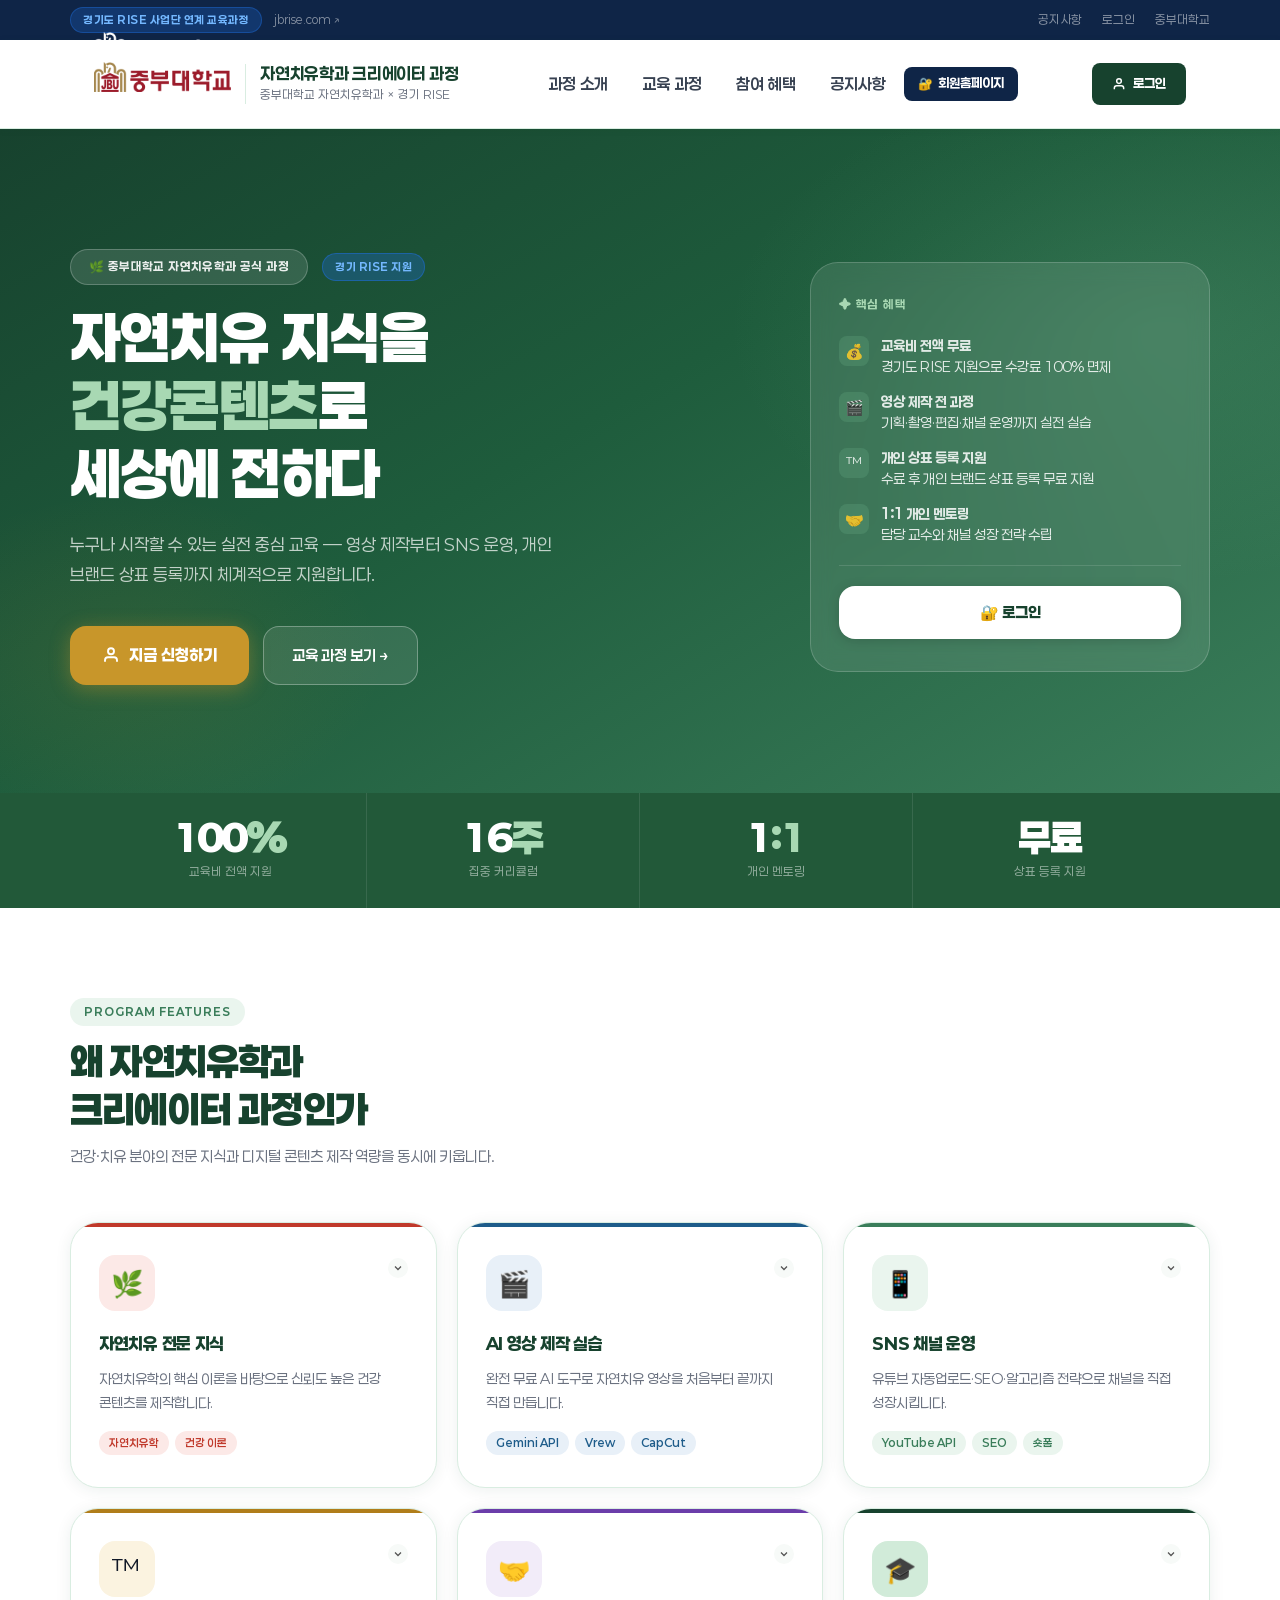
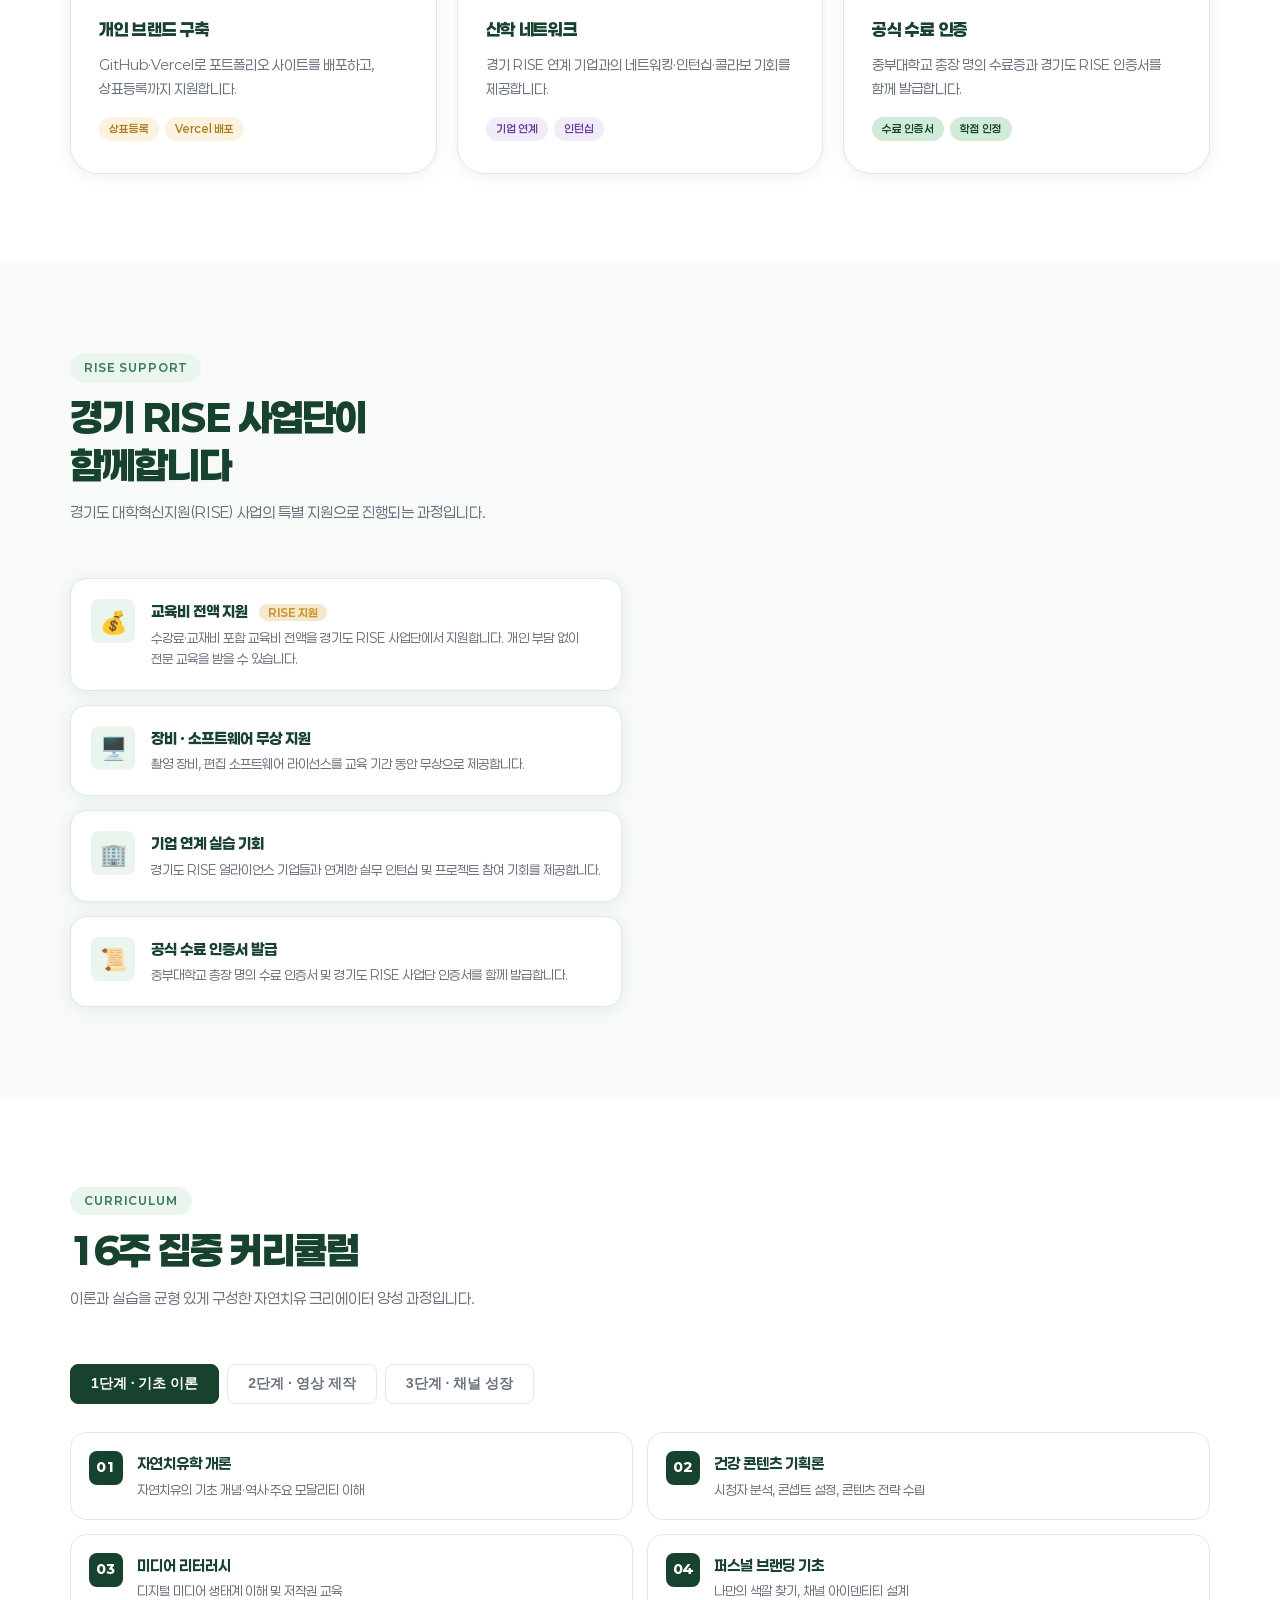
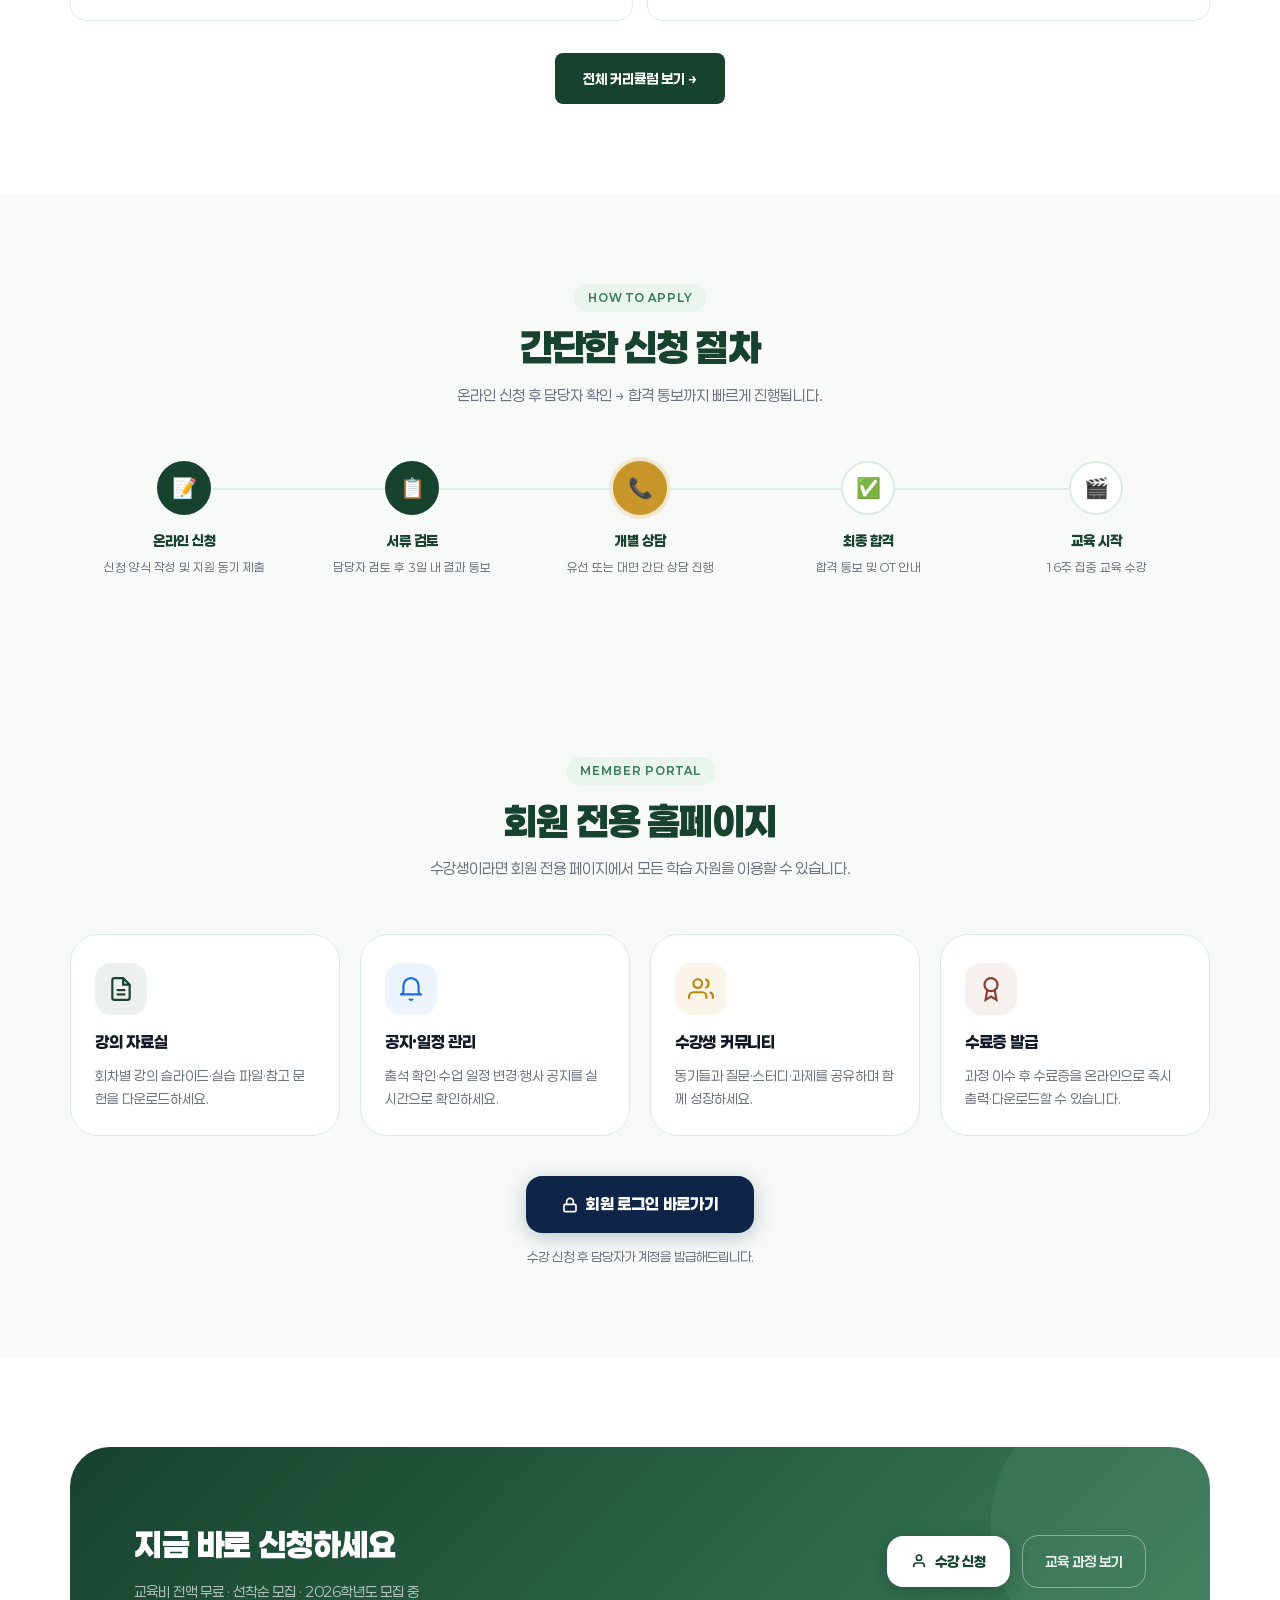
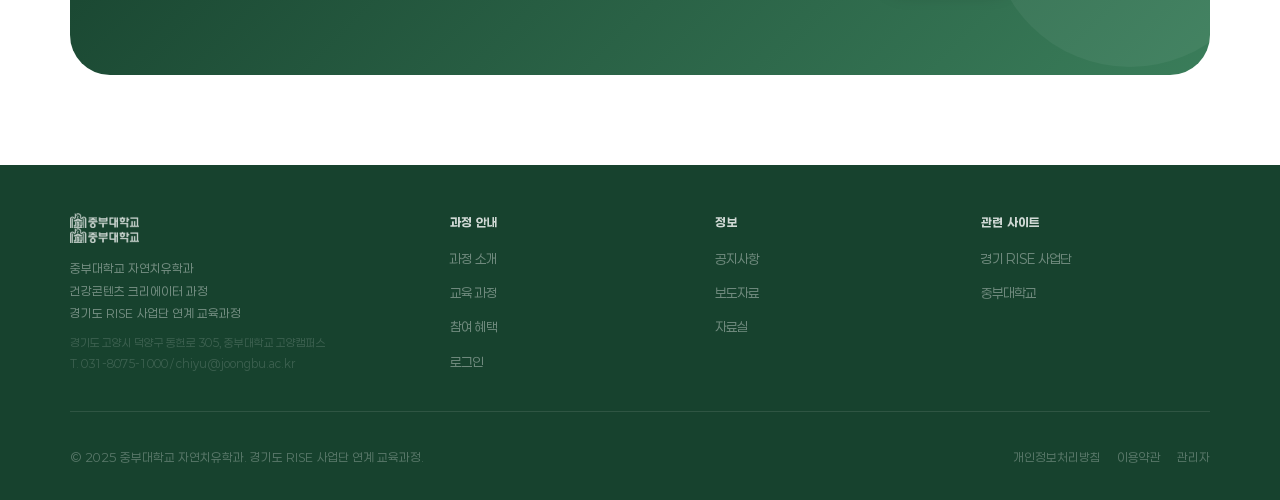
==== index.html @ bbe98ba1 "fix: index 푸터 주소·연락처 고양캠퍼스로 수정" ====
<!DOCTYPE html>
<html lang="ko">
<head>
  <meta charset="UTF-8">
  <meta name="viewport" content="width=device-width, initial-scale=1.0">
  <title>자연치유학과 건강콘텐츠 크리에이터 과정 — 중부대학교</title>
  <link rel="stylesheet" href="styles.css">
  <style>
    /* ── 히어로 ── */
    .hero {
      background: linear-gradient(150deg, var(--forest) 0%, #1E5C3C 45%, var(--sage) 100%);
      padding: clamp(72px,10vw,120px) 24px clamp(64px,9vw,108px);
      position: relative;
      overflow: hidden;
    }
    .hero::before {
      content: '';
      position: absolute; inset: 0;
      background:
        radial-gradient(ellipse 60% 70% at 90% 30%, rgba(107,175,135,.2) 0%, transparent 55%),
        radial-gradient(ellipse 40% 50% at 10% 80%, rgba(200,150,42,.1) 0%, transparent 50%);
      pointer-events: none;
    }
    .hero-inner {
      max-width: var(--max-w);
      margin: 0 auto;
      position: relative; z-index: 1;
      display: grid;
      grid-template-columns: 1fr 400px;
      gap: 48px;
      align-items: center;
    }
    .hero-rise-badge {
      display: inline-flex; align-items: center; gap: 6px;
      background: rgba(30,111,224,.3);
      border: 1px solid rgba(30,111,224,.5);
      color: #74B8FF;
      font-size: 11px; font-weight: 700; letter-spacing: .5px;
      padding: 4px 12px; border-radius: 100px;
      margin-left: 10px;
    }
    .hero-main-badge {
      display: inline-flex; align-items: center; gap: 8px;
      background: rgba(255,255,255,.12);
      border: 1px solid rgba(255,255,255,.22);
      border-radius: 100px;
      padding: 7px 18px;
      font-size: 12px; font-weight: 700; letter-spacing: .4px;
      color: rgba(255,255,255,.9);
    }
    .hero-text h1 {
      font-size: clamp(32px, 4.5vw, 58px);
      font-weight: 900;
      color: #fff;
      letter-spacing: -1.5px;
      line-height: 1.18;
      margin: 20px 0;
    }
    .hero-text h1 em { font-style: normal; color: #A8D8B3; }
    .hero-text p {
      font-size: 17px; color: rgba(255,255,255,.72);
      line-height: 1.8; max-width: 500px;
      margin-bottom: 36px; word-break: keep-all;
    }
    .hero-actions { display: flex; gap: 14px; flex-wrap: wrap; }
    .btn-hero-main {
      display: inline-flex; align-items: center; gap: 9px;
      background: var(--gold); color: #fff;
      padding: 16px 32px; border-radius: var(--r-md);
      font-size: 16px; font-weight: 800; text-decoration: none;
      box-shadow: 0 4px 20px rgba(200,150,42,.4);
      transition: transform .15s, box-shadow .15s;
    }
    .btn-hero-main:hover { transform: translateY(-2px); box-shadow: 0 8px 28px rgba(200,150,42,.5); }
    .btn-hero-ghost {
      display: inline-flex; align-items: center; gap: 9px;
      background: rgba(255,255,255,.1); color: #fff;
      padding: 16px 28px; border-radius: var(--r-md);
      font-size: 15px; font-weight: 600; text-decoration: none;
      border: 1.5px solid rgba(255,255,255,.3);
      transition: background .18s;
    }
    .btn-hero-ghost:hover { background: rgba(255,255,255,.18); }

    /* 히어로 우측 카드 */
    .hero-card {
      background: rgba(255,255,255,.1);
      border: 1px solid rgba(255,255,255,.18);
      border-radius: var(--r-lg);
      padding: 32px 28px;
      backdrop-filter: blur(10px);
    }
    .hero-card-title {
      font-size: 12px; font-weight: 700;
      color: #A8D8B3; letter-spacing: .8px;
      margin-bottom: 20px; text-transform: uppercase;
    }
    .hero-card-list { list-style: none; display: flex; flex-direction: column; gap: 14px; }
    .hero-card-list li {
      display: flex; align-items: flex-start; gap: 12px;
      font-size: 14px; color: rgba(255,255,255,.85); line-height: 1.5;
    }
    .hero-card-list li .ico {
      width: 30px; height: 30px; border-radius: 8px;
      background: rgba(107,175,135,.25);
      display: flex; align-items: center; justify-content: center;
      font-size: 15px; flex-shrink: 0; margin-top: 1px;
    }
    .hero-card-div { height: 1px; background: rgba(255,255,255,.12); margin: 20px 0; }
    .hero-card-apply {
      display: block; text-align: center;
      background: #fff; color: var(--forest);
      padding: 14px; border-radius: var(--r-md);
      font-size: 15px; font-weight: 800; text-decoration: none;
      transition: transform .15s, box-shadow .15s;
      box-shadow: 0 2px 12px rgba(0,0,0,.15);
    }
    .hero-card-apply:hover { transform: translateY(-1px); box-shadow: 0 6px 20px rgba(0,0,0,.2); }

    /* ── 과정 특징 ── */
    .feature-grid {
      display: grid;
      grid-template-columns: repeat(3, 1fr);
      gap: 20px;
    }
    .feature-card {
      background: var(--white);
      border: 1.5px solid var(--border);
      border-radius: var(--r-lg);
      padding: 32px 28px;
      box-shadow: var(--sh-card);
      transition: transform .2s, box-shadow .2s;
      position: relative; overflow: hidden;
    }
    .feature-card::before {
      content: '';
      position: absolute; top: 0; left: 0; right: 0; height: 4px;
      background: var(--fc-color, var(--sage));
    }
    .feature-card:hover { transform: translateY(-5px); box-shadow: var(--sh-hover); }
    .feature-icon {
      width: 56px; height: 56px; border-radius: var(--r-md);
      background: var(--fc-bg, var(--mint));
      display: flex; align-items: center; justify-content: center;
      font-size: 26px; margin-bottom: 18px;
    }
    .feature-title { font-size: 17px; font-weight: 800; color: var(--forest); letter-spacing: -.3px; margin-bottom: 10px; }
    .feature-desc { font-size: 14px; color: var(--text-soft); line-height: 1.7; word-break: keep-all; }
    .feature-tags { display: flex; flex-wrap: wrap; gap: 6px; margin-top: 16px; }
    .feature-tag {
      font-size: 11px; font-weight: 600;
      color: var(--fc-color, var(--sage));
      background: var(--fc-bg, var(--mint));
      padding: 3px 10px; border-radius: 100px;
    }
    .fc-healing { --fc-color: #C0392B; --fc-bg: #FCE9E7; }
    .fc-video   { --fc-color: #1E5C8A; --fc-bg: #E8F0F8; }
    .fc-content { --fc-color: var(--sage); --fc-bg: var(--mint); }
    .fc-brand   { --fc-color: #B07D1A; --fc-bg: #FBF3E0; }
    .fc-network { --fc-color: #6B3DAA; --fc-bg: #F2ECF9; }
    .fc-support { --fc-color: var(--forest); --fc-bg: var(--mint-deep); }

    /* ── 지원 내용 ── */
    .support-wrap {
      display: grid;
      grid-template-columns: 1fr 1fr;
      gap: 36px;
      align-items: start;
    }
    .support-img-side {
      border-radius: var(--r-lg);
      overflow: hidden;
      box-shadow: var(--sh-hover);
      position: relative;
    }
    .support-img-side img {
      width: 100%; height: 360px; object-fit: cover; display: block;
    }
    .support-img-badge {
      position: absolute; bottom: 20px; left: 20px;
      background: rgba(23,66,46,.88);
      border: 1px solid rgba(255,255,255,.18);
      border-radius: var(--r-md);
      padding: 12px 18px;
      color: #fff; font-size: 13px; font-weight: 700; line-height: 1.6;
    }
    .support-img-badge span { color: #A8D8B3; }
    .support-list { list-style: none; display: flex; flex-direction: column; gap: 14px; }
    .support-item {
      display: flex; gap: 16px;
      background: var(--white);
      border: 1.5px solid var(--border);
      border-radius: var(--r-md);
      padding: 20px;
      box-shadow: var(--sh-card);
      transition: border-color .2s, transform .2s;
    }
    .support-item:hover { border-color: var(--sage-light); transform: translateX(4px); }
    .support-item-icon {
      width: 44px; height: 44px; border-radius: var(--r-sm);
      background: var(--mint); display: flex; align-items: center;
      justify-content: center; font-size: 22px; flex-shrink: 0;
    }
    .support-item-title { font-size: 15px; font-weight: 800; color: var(--forest); margin-bottom: 4px; }
    .support-item-desc { font-size: 13px; color: var(--text-soft); line-height: 1.6; word-break: keep-all; }
    .support-item-badge {
      font-size: 11px; font-weight: 700;
      background: var(--gold-light); color: var(--gold);
      padding: 2px 9px; border-radius: 100px; margin-left: 8px;
    }

    /* ── 커리큘럼 미리보기 ── */
    .track-tabs { display: flex; gap: 8px; margin-bottom: 28px; flex-wrap: wrap; }
    .track-tab {
      padding: 10px 20px;
      border-radius: var(--r-sm);
      font-size: 14px; font-weight: 700;
      border: 1.5px solid var(--border);
      background: var(--white);
      color: var(--text-soft);
      cursor: pointer;
      transition: all .15s;
    }
    .track-tab.active { background: var(--forest); color: #fff; border-color: var(--forest); }
    .track-panel { display: none; }
    .track-panel.active { display: grid; grid-template-columns: repeat(2, 1fr); gap: 14px; }
    .track-module {
      display: flex; gap: 14px;
      background: var(--white);
      border: 1.5px solid var(--border);
      border-radius: var(--r-md);
      padding: 18px;
      transition: border-color .15s;
    }
    .track-module:hover { border-color: var(--sage-light); }
    .track-module-num {
      width: 34px; height: 34px; border-radius: var(--r-sm);
      background: var(--forest); color: #fff;
      display: flex; align-items: center; justify-content: center;
      font-size: 13px; font-weight: 900; flex-shrink: 0;
    }
    .track-module-title { font-size: 15px; font-weight: 700; color: var(--forest); margin-bottom: 4px; }
    .track-module-desc { font-size: 13px; color: var(--text-soft); line-height: 1.6; }

    /* ── 신청 절차 ── */
    .steps-grid {
      display: grid;
      grid-template-columns: repeat(5, 1fr);
      gap: 0;
      position: relative;
    }
    .steps-grid::before {
      content: '';
      position: absolute;
      top: 27px; left: 10%; right: 10%;
      height: 2px; background: var(--border); z-index: 0;
    }
    .step-item {
      display: flex; flex-direction: column; align-items: center;
      text-align: center; padding: 0 12px; position: relative; z-index: 1;
    }
    .step-num {
      width: 54px; height: 54px; border-radius: 50%;
      background: var(--white); border: 2px solid var(--border);
      display: flex; align-items: center; justify-content: center;
      font-size: 20px; margin-bottom: 14px;
    }
    .step-item.done .step-num { background: var(--forest); border-color: var(--forest); }
    .step-item.active .step-num { background: var(--gold); border-color: var(--gold); box-shadow: 0 0 0 4px var(--gold-light); }
    .step-title { font-size: 14px; font-weight: 800; color: var(--forest); margin-bottom: 6px; }
    .step-desc { font-size: 12px; color: var(--text-soft); line-height: 1.6; word-break: keep-all; }

    /* ── 피처 카드 확장 ── */
    .feature-card { cursor: pointer; transition: box-shadow .2s, transform .2s; }
    .feature-card:hover { transform: translateY(-2px); }
    .feature-card.open { box-shadow: 0 8px 32px rgba(23,66,46,.18); }
    .fc-header { display: flex; align-items: flex-start; justify-content: space-between; gap: 8px; }
    .fc-chevron {
      flex-shrink: 0; margin-top: 3px;
      width: 20px; height: 20px;
      border-radius: 50%; background: var(--cream);
      display: flex; align-items: center; justify-content: center;
      transition: transform .25s, background .2s;
    }
    .feature-card.open .fc-chevron { transform: rotate(180deg); background: var(--forest); }
    .fc-chevron svg { display: block; }
    .feature-card.open .fc-chevron svg path { stroke: #fff; }
    .feature-detail {
      max-height: 0; overflow: hidden;
      transition: max-height .35s cubic-bezier(.4,0,.2,1), opacity .25s;
      opacity: 0;
    }
    .feature-card.open .feature-detail { max-height: 400px; opacity: 1; }
    .feature-detail-inner {
      margin-top: 14px; padding-top: 14px;
      border-top: 1px solid var(--border);
    }
    .fd-list { list-style: none; margin: 0; padding: 0; display: flex; flex-direction: column; gap: 7px; }
    .fd-list li {
      display: flex; align-items: flex-start; gap: 8px;
      font-size: 13px; color: var(--text-mid); line-height: 1.65;
    }
    .fd-list li::before {
      content: '✓'; color: var(--forest); font-weight: 800;
      flex-shrink: 0; margin-top: 1px;
    }
    .fd-phase {
      display: inline-block; margin-top: 10px;
      font-size: 11px; font-weight: 700; color: var(--forest);
      background: rgba(23,66,46,.08); border-radius: 100px;
      padding: 3px 10px;
    }

    /* ── 반응형 ── */
    @media (max-width: 960px) {
      .hero-inner { grid-template-columns: 1fr; }
      .hero-card { display: none; }
      .feature-grid { grid-template-columns: repeat(2, 1fr); }
      .support-wrap { grid-template-columns: 1fr; }
      .support-img-side { display: none; }
      .track-panel.active { grid-template-columns: 1fr; }
      .steps-grid { grid-template-columns: repeat(3, 1fr); gap: 24px; }
      .steps-grid::before { display: none; }
    }
    @media (max-width: 600px) {
      .feature-grid { grid-template-columns: 1fr; }
      .steps-grid { grid-template-columns: 1fr 1fr; }
    }
  </style>
</head>
<body>

<!-- 탑바 -->
<div class="topbar">
  <div class="topbar-inner">
    <div style="display:flex;align-items:center;gap:12px;">
      <span class="topbar-badge">경기도 RISE 사업단 연계 교육과정</span>
      <a href="https://jbrise.com" target="_blank" style="font-size:11px;">jbrise.com ↗</a>
    </div>
    <div class="topbar-links">
      <a href="notice.html">공지사항</a>
      <a href="member.html">로그인</a>
      <a href="https://www.joongbu.ac.kr" target="_blank">중부대학교</a>
    </div>
  </div>
</div>

<!-- 헤더 -->
<header>
  <div class="header-inner">
    <a class="logo-block" href="index.html">
      <img src="images/joongbu-logo.png" alt="중부대학교 로고">
      <div class="logo-sep"></div>
      <div>
        <div class="logo-tag">자연치유학과 크리에이터 과정</div>
        <span class="logo-sub">중부대학교 자연치유학과 × 경기 RISE</span>
      </div>
    </a>
    <nav id="main-nav">
      <a href="about.html">과정 소개</a>
      <a href="curriculum.html">교육 과정</a>
      <a href="benefits.html">참여 혜택</a>
      <a href="notice.html">공지사항</a>
      <a href="member.html" class="nav-member">회원홈페이지</a>
    </nav>
    <a href="member.html" class="btn-apply">
      <svg viewBox="0 0 24 24" fill="none" stroke="currentColor" stroke-width="2.5"><path d="M20 21v-2a4 4 0 0 0-4-4H8a4 4 0 0 0-4 4v2"/><circle cx="12" cy="7" r="4"/></svg>
      로그인
    </a>
    <button class="nav-toggle" id="nav-toggle" aria-label="메뉴 열기">
      <span></span><span></span><span></span>
    </button>
  </div>
</header>

<!-- 히어로 -->
<section class="hero">
  <div class="hero-inner">
    <div class="hero-text">
      <div style="margin-bottom:8px;">
        <span class="hero-main-badge">🌿 중부대학교 자연치유학과 공식 과정</span>
        <span class="hero-rise-badge">경기 RISE 지원</span>
      </div>
      <h1>자연치유 지식을<br><em>건강콘텐츠</em>로<br>세상에 전하다</h1>
      <p>누구나 시작할 수 있는 실전 중심 교육 — 영상 제작부터 SNS 운영, 개인 브랜드 상표 등록까지 체계적으로 지원합니다.</p>
      <div class="hero-actions">
        <a href="signup.html" class="btn-hero-main">
          <svg width="18" height="18" viewBox="0 0 24 24" fill="none" stroke="currentColor" stroke-width="2.5"><path d="M20 21v-2a4 4 0 0 0-4-4H8a4 4 0 0 0-4 4v2"/><circle cx="12" cy="7" r="4"/></svg>
          지금 신청하기
        </a>
        <a href="curriculum.html" class="btn-hero-ghost">교육 과정 보기 →</a>
      </div>
    </div>
    <div class="hero-card">
      <div class="hero-card-title">✦ 핵심 혜택</div>
      <ul class="hero-card-list">
        <li>
          <span class="ico">💰</span>
          <span><strong>교육비 전액 무료</strong><br>경기도 RISE 지원으로 수강료 100% 면제</span>
        </li>
        <li>
          <span class="ico">🎬</span>
          <span><strong>영상 제작 전 과정</strong><br>기획·촬영·편집·채널 운영까지 실전 실습</span>
        </li>
        <li>
          <span class="ico">™️</span>
          <span><strong>개인 상표 등록 지원</strong><br>수료 후 개인 브랜드 상표 등록 무료 지원</span>
        </li>
        <li>
          <span class="ico">🤝</span>
          <span><strong>1:1 개인 멘토링</strong><br>담당 교수와 채널 성장 전략 수립</span>
        </li>
      </ul>
      <div class="hero-card-div"></div>
      <a href="member.html" class="hero-card-apply">🔐 로그인</a>
    </div>
  </div>
</section>

<!-- 통계 바 -->
<div class="stat-bar">
  <div class="stat-bar-inner">
    <div class="stat-item">
      <div class="stat-num">100<span>%</span></div>
      <div class="stat-label">교육비 전액 지원</div>
    </div>
    <div class="stat-item">
      <div class="stat-num">16<span>주</span></div>
      <div class="stat-label">집중 커리큘럼</div>
    </div>
    <div class="stat-item">
      <div class="stat-num">1<span>:1</span></div>
      <div class="stat-label">개인 멘토링</div>
    </div>
    <div class="stat-item">
      <div class="stat-num">무료</div>
      <div class="stat-label">상표 등록 지원</div>
    </div>
  </div>
</div>

<!-- 과정 특징 -->
<section class="section fade-in">
  <div class="section-inner">
    <div class="section-header">
      <div class="section-tag">PROGRAM FEATURES</div>
      <h2>왜 자연치유학과<br>크리에이터 과정인가</h2>
      <p>건강·치유 분야의 전문 지식과 디지털 콘텐츠 제작 역량을 동시에 키웁니다.</p>
    </div>
    <div class="feature-grid">

      <div class="feature-card fc-healing fade-in">
        <div class="fc-header">
          <div>
            <div class="feature-icon">🌿</div>
            <div class="feature-title">자연치유 전문 지식</div>
          </div>
          <div class="fc-chevron">
            <svg width="12" height="12" viewBox="0 0 24 24" fill="none" stroke="#555" stroke-width="2.5"><path d="M6 9l6 6 6-6"/></svg>
          </div>
        </div>
        <div class="feature-desc">자연치유학의 핵심 이론을 바탕으로 신뢰도 높은 건강 콘텐츠를 제작합니다.</div>
        <div class="feature-tags"><span class="feature-tag">자연치유학</span><span class="feature-tag">건강 이론</span></div>
        <div class="feature-detail">
          <div class="feature-detail-inner">
            <ul class="fd-list">
              <li>자연치유와 건강관리의 원리 — 자연치유 7대 원칙·자가건강관리법 기초</li>
              <li>체질별 맞춤 생활습관 — 사상체질 기반 음식·수면·운동 가이드</li>
              <li>건강정보 선별 및 상담 커뮤니케이션 기초</li>
              <li>중부대 자연치유학과 전임 교수진(김동원·유호종·이해욱·최재용) 직접 강의</li>
            </ul>
            <span class="fd-phase">Phase 1 · 1~4회차</span>
          </div>
        </div>
      </div>

      <div class="feature-card fc-video fade-in">
        <div class="fc-header">
          <div>
            <div class="feature-icon">🎬</div>
            <div class="feature-title">AI 영상 제작 실습</div>
          </div>
          <div class="fc-chevron">
            <svg width="12" height="12" viewBox="0 0 24 24" fill="none" stroke="#555" stroke-width="2.5"><path d="M6 9l6 6 6-6"/></svg>
          </div>
        </div>
        <div class="feature-desc">완전 무료 AI 도구로 자연치유 영상을 처음부터 끝까지 직접 만듭니다.</div>
        <div class="feature-tags"><span class="feature-tag">Gemini API</span><span class="feature-tag">Vrew</span><span class="feature-tag">CapCut</span></div>
        <div class="feature-detail">
          <div class="feature-detail-inner">
            <ul class="fd-list">
              <li>AI 영상 생태계 핵심 용어 및 무료 도구 지도 파악</li>
              <li>Gemini API로 자연치유 스크립트 자동 생성 실습</li>
              <li>Pexels·Pixabay·YouTube Audio Library 무료 소재 완전 정복</li>
              <li>Vrew AI 자막·음성합성 + CapCut 숏폼 편집으로 영상 1편 완성</li>
            </ul>
            <span class="fd-phase">Phase 2 · 5~8회차</span>
          </div>
        </div>
      </div>

      <div class="feature-card fc-content fade-in">
        <div class="fc-header">
          <div>
            <div class="feature-icon">📱</div>
            <div class="feature-title">SNS 채널 운영</div>
          </div>
          <div class="fc-chevron">
            <svg width="12" height="12" viewBox="0 0 24 24" fill="none" stroke="#555" stroke-width="2.5"><path d="M6 9l6 6 6-6"/></svg>
          </div>
        </div>
        <div class="feature-desc">유튜브 자동업로드·SEO·알고리즘 전략으로 채널을 직접 성장시킵니다.</div>
        <div class="feature-tags"><span class="feature-tag">YouTube API</span><span class="feature-tag">SEO</span><span class="feature-tag">숏폼</span></div>
        <div class="feature-detail">
          <div class="feature-detail-inner">
            <ul class="fd-list">
              <li>YouTube Data API 설정 + Python 스크립트로 영상 자동 업로드</li>
              <li>검색 최적화(SEO) — 제목·태그·설명란 작성 전략</li>
              <li>유튜브 알고리즘 원리 및 CTR·시청 지속시간 높이는 법</li>
              <li>커뮤니티 포스트·구독자 소통 전략 실습</li>
            </ul>
            <span class="fd-phase">Phase 3 · 9~16회차</span>
          </div>
        </div>
      </div>

      <div class="feature-card fc-brand fade-in">
        <div class="fc-header">
          <div>
            <div class="feature-icon">™️</div>
            <div class="feature-title">개인 브랜드 구축</div>
          </div>
          <div class="fc-chevron">
            <svg width="12" height="12" viewBox="0 0 24 24" fill="none" stroke="#555" stroke-width="2.5"><path d="M6 9l6 6 6-6"/></svg>
          </div>
        </div>
        <div class="feature-desc">GitHub·Vercel로 포트폴리오 사이트를 배포하고, 상표등록까지 지원합니다.</div>
        <div class="feature-tags"><span class="feature-tag">상표등록</span><span class="feature-tag">Vercel 배포</span></div>
        <div class="feature-detail">
          <div class="feature-detail-inner">
            <ul class="fd-list">
              <li>GitHub 저장소 + Vercel 연동으로 크리에이터 사이트 1분 배포</li>
              <li>채널명·브랜드명 상표 출원 절차 특강 (특허청 온라인 출원 실습)</li>
              <li>개별 상담 및 출원 서류 작성 지원</li>
              <li>수익화 전략 — 협찬·강의·스폰서 다각화 기획</li>
            </ul>
            <span class="fd-phase">Phase 3 · 상표등록 특강 포함</span>
          </div>
        </div>
      </div>

      <div class="feature-card fc-network fade-in">
        <div class="fc-header">
          <div>
            <div class="feature-icon">🤝</div>
            <div class="feature-title">산학 네트워크</div>
          </div>
          <div class="fc-chevron">
            <svg width="12" height="12" viewBox="0 0 24 24" fill="none" stroke="#555" stroke-width="2.5"><path d="M6 9l6 6 6-6"/></svg>
          </div>
        </div>
        <div class="feature-desc">경기 RISE 연계 기업과의 네트워킹·인턴십·콜라보 기회를 제공합니다.</div>
        <div class="feature-tags"><span class="feature-tag">기업 연계</span><span class="feature-tag">인턴십</span></div>
        <div class="feature-detail">
          <div class="feature-detail-inner">
            <ul class="fd-list">
              <li>경기도 내 건강·복지 기업 및 의료기관 네트워킹 행사 참여</li>
              <li>RISE 얼라이언스 기업 인턴십·실무 프로젝트 연계</li>
              <li>수료생 콜라보 및 협찬 매칭 지원</li>
              <li>수료 후 지속적 동문 커뮤니티 운영</li>
            </ul>
            <span class="fd-phase">전 과정 + 수료 후 지속</span>
          </div>
        </div>
      </div>

      <div class="feature-card fc-support fade-in">
        <div class="fc-header">
          <div>
            <div class="feature-icon">🎓</div>
            <div class="feature-title">공식 수료 인증</div>
          </div>
          <div class="fc-chevron">
            <svg width="12" height="12" viewBox="0 0 24 24" fill="none" stroke="#555" stroke-width="2.5"><path d="M6 9l6 6 6-6"/></svg>
          </div>
        </div>
        <div class="feature-desc">중부대학교 총장 명의 수료증과 경기도 RISE 인증서를 함께 발급합니다.</div>
        <div class="feature-tags"><span class="feature-tag">수료 인증서</span><span class="feature-tag">학점 인정</span></div>
        <div class="feature-detail">
          <div class="feature-detail-inner">
            <ul class="fd-list">
              <li>중부대학교 자연치유학과 공식 수료 인증서 (총장 명의)</li>
              <li>경기도 RISE 사업단 이수 증명서 동시 발급</li>
              <li>재학생 학점 인정 가능 (자연치유학과 기준)</li>
              <li>16회차 수료 발표 후 수료식 개최</li>
            </ul>
            <span class="fd-phase">16회차 수료식</span>
          </div>
        </div>
      </div>

    </div>
  </div>
</section>

<!-- RISE 지원 내용 -->
<section class="section section-bg fade-in">
  <div class="section-inner">
    <div class="section-header">
      <div class="section-tag">RISE SUPPORT</div>
      <h2>경기 RISE 사업단이<br>함께합니다</h2>
      <p>경기도 대학혁신지원(RISE) 사업의 특별 지원으로 진행되는 과정입니다.</p>
    </div>
    <div class="support-wrap">
      <div class="support-img-side">
        <img src="https://jbrise.com/theme/jbrise/img/main_visual_01.jpg" alt="경기 RISE 교육 현장" onerror="this.parentElement.style.display='none'">
        <div class="support-img-badge">
          경기도 RISE 사업단<br><span>× 중부대학교 자연치유학과</span>
        </div>
      </div>
      <ul class="support-list">
        <li class="support-item">
          <div class="support-item-icon">💰</div>
          <div>
            <div class="support-item-title">교육비 전액 지원 <span class="support-item-badge">RISE 지원</span></div>
            <div class="support-item-desc">수강료·교재비 포함 교육비 전액을 경기도 RISE 사업단에서 지원합니다. 개인 부담 없이 전문 교육을 받을 수 있습니다.</div>
          </div>
        </li>
        <li class="support-item">
          <div class="support-item-icon">🖥️</div>
          <div>
            <div class="support-item-title">장비 · 소프트웨어 무상 지원</div>
            <div class="support-item-desc">촬영 장비, 편집 소프트웨어 라이선스를 교육 기간 동안 무상으로 제공합니다.</div>
          </div>
        </li>
        <li class="support-item">
          <div class="support-item-icon">🏢</div>
          <div>
            <div class="support-item-title">기업 연계 실습 기회</div>
            <div class="support-item-desc">경기도 RISE 얼라이언스 기업들과 연계한 실무 인턴십 및 프로젝트 참여 기회를 제공합니다.</div>
          </div>
        </li>
        <li class="support-item">
          <div class="support-item-icon">📜</div>
          <div>
            <div class="support-item-title">공식 수료 인증서 발급</div>
            <div class="support-item-desc">중부대학교 총장 명의 수료 인증서 및 경기도 RISE 사업단 인증서를 함께 발급합니다.</div>
          </div>
        </li>
      </ul>
    </div>
  </div>
</section>

<!-- 커리큘럼 미리보기 -->
<section class="section fade-in">
  <div class="section-inner">
    <div class="section-header">
      <div class="section-tag">CURRICULUM</div>
      <h2>16주 집중 커리큘럼</h2>
      <p>이론과 실습을 균형 있게 구성한 자연치유 크리에이터 양성 과정입니다.</p>
    </div>
    <div class="track-tabs">
      <button class="track-tab active" data-track="track1">1단계 · 기초 이론</button>
      <button class="track-tab" data-track="track2">2단계 · 영상 제작</button>
      <button class="track-tab" data-track="track3">3단계 · 채널 성장</button>
    </div>
    <div id="track1" class="track-panel active">
      <div class="track-module">
        <div class="track-module-num">01</div>
        <div><div class="track-module-title">자연치유학 개론</div><div class="track-module-desc">자연치유의 기초 개념·역사·주요 모달리티 이해</div></div>
      </div>
      <div class="track-module">
        <div class="track-module-num">02</div>
        <div><div class="track-module-title">건강 콘텐츠 기획론</div><div class="track-module-desc">시청자 분석, 콘셉트 설정, 콘텐츠 전략 수립</div></div>
      </div>
      <div class="track-module">
        <div class="track-module-num">03</div>
        <div><div class="track-module-title">미디어 리터러시</div><div class="track-module-desc">디지털 미디어 생태계 이해 및 저작권 교육</div></div>
      </div>
      <div class="track-module">
        <div class="track-module-num">04</div>
        <div><div class="track-module-title">퍼스널 브랜딩 기초</div><div class="track-module-desc">나만의 색깔 찾기, 채널 아이덴티티 설계</div></div>
      </div>
    </div>
    <div id="track2" class="track-panel">
      <div class="track-module">
        <div class="track-module-num">05</div>
        <div><div class="track-module-title">스마트폰 영상 촬영</div><div class="track-module-desc">구도·조명·음향 기초 및 실전 촬영 실습</div></div>
      </div>
      <div class="track-module">
        <div class="track-module-num">06</div>
        <div><div class="track-module-title">영상 편집 실습</div><div class="track-module-desc">CapCut·프리미어 프로 활용 편집 완성</div></div>
      </div>
      <div class="track-module">
        <div class="track-module-num">07</div>
        <div><div class="track-module-title">썸네일 · 그래픽 디자인</div><div class="track-module-desc">클릭률 높이는 썸네일 제작 전략과 실습</div></div>
      </div>
      <div class="track-module">
        <div class="track-module-num">08</div>
        <div><div class="track-module-title">AI 도구 활용</div><div class="track-module-desc">AI 영상·이미지·자막 도구를 활용한 효율적 제작</div></div>
      </div>
    </div>
    <div id="track3" class="track-panel">
      <div class="track-module">
        <div class="track-module-num">09</div>
        <div><div class="track-module-title">유튜브 SEO & 알고리즘</div><div class="track-module-desc">검색 최적화, 태그·제목·설명 작성 전략</div></div>
      </div>
      <div class="track-module">
        <div class="track-module-num">10</div>
        <div><div class="track-module-title">숏폼 콘텐츠 전략</div><div class="track-module-desc">릴스·쇼츠·틱톡 바이럴 콘텐츠 제작법</div></div>
      </div>
      <div class="track-module">
        <div class="track-module-num">11</div>
        <div><div class="track-module-title">수익화 & 브랜드 협업</div><div class="track-module-desc">광고·협찬·온라인 강의·상품 판매 수익화 전략</div></div>
      </div>
      <div class="track-module">
        <div class="track-module-num">12</div>
        <div><div class="track-module-title">채널 성장 프로젝트</div><div class="track-module-desc">실제 채널 런칭 후 성장 데이터 분석·발표</div></div>
      </div>
    </div>
    <div style="text-align:center;margin-top:32px;">
      <a href="curriculum.html" class="btn-apply" style="display:inline-flex;font-size:14px;padding:14px 28px;">전체 커리큘럼 보기 →</a>
    </div>
  </div>
</section>

<!-- 신청 절차 -->
<section class="section section-bg fade-in">
  <div class="section-inner">
    <div class="section-header" style="text-align:center;">
      <div class="section-tag" style="margin:0 auto 12px;">HOW TO APPLY</div>
      <h2 style="margin:0 auto 10px;">간단한 신청 절차</h2>
      <p style="margin:0 auto;">온라인 신청 후 담당자 확인 → 합격 통보까지 빠르게 진행됩니다.</p>
    </div>
    <div class="steps-grid">
      <div class="step-item done">
        <div class="step-num">📝</div>
        <div class="step-title">온라인 신청</div>
        <div class="step-desc">신청 양식 작성 및 지원 동기 제출</div>
      </div>
      <div class="step-item done">
        <div class="step-num">📋</div>
        <div class="step-title">서류 검토</div>
        <div class="step-desc">담당자 검토 후 3일 내 결과 통보</div>
      </div>
      <div class="step-item active">
        <div class="step-num">📞</div>
        <div class="step-title">개별 상담</div>
        <div class="step-desc">유선 또는 대면 간단 상담 진행</div>
      </div>
      <div class="step-item">
        <div class="step-num">✅</div>
        <div class="step-title">최종 합격</div>
        <div class="step-desc">합격 통보 및 OT 안내</div>
      </div>
      <div class="step-item">
        <div class="step-num">🎬</div>
        <div class="step-title">교육 시작</div>
        <div class="step-desc">16주 집중 교육 수강</div>
      </div>
    </div>
  </div>
</section>

<!-- 회원홈페이지 패널 -->
<section class="section section-bg fade-in">
  <div class="section-inner">
    <div class="section-header" style="text-align:center;">
      <span class="section-tag">MEMBER PORTAL</span>
      <h2>회원 전용 홈페이지</h2>
      <p style="margin:10px auto 0;text-align:center;">수강생이라면 회원 전용 페이지에서 모든 학습 자원을 이용할 수 있습니다.</p>
    </div>

    <div class="member-portal-grid">
      <!-- 자료실 -->
      <div class="mp-card">
        <div class="mp-icon" style="background:rgba(23,66,46,.08);color:var(--forest);">
          <svg width="26" height="26" viewBox="0 0 24 24" fill="none" stroke="currentColor" stroke-width="2"><path d="M14 2H6a2 2 0 0 0-2 2v16a2 2 0 0 0 2 2h12a2 2 0 0 0 2-2V8z"/><polyline points="14 2 14 8 20 8"/><line x1="16" y1="13" x2="8" y2="13"/><line x1="16" y1="17" x2="8" y2="17"/></svg>
        </div>
        <h4>강의 자료실</h4>
        <p>회차별 강의 슬라이드·실습 파일·참고 문헌을 다운로드하세요.</p>
      </div>
      <!-- 공지사항 -->
      <div class="mp-card">
        <div class="mp-icon" style="background:rgba(30,111,224,.08);color:#1e6fe0;">
          <svg width="26" height="26" viewBox="0 0 24 24" fill="none" stroke="currentColor" stroke-width="2"><path d="M22 17H2a3 3 0 0 0 3-3V9a7 7 0 0 1 14 0v5a3 3 0 0 0 3 3z"/><path d="M13.73 21a2 2 0 0 1-3.46 0"/></svg>
        </div>
        <h4>공지·일정 관리</h4>
        <p>출석 확인·수업 일정 변경·행사 공지를 실시간으로 확인하세요.</p>
      </div>
      <!-- 커뮤니티 -->
      <div class="mp-card">
        <div class="mp-icon" style="background:rgba(200,150,42,.1);color:#b8860b;">
          <svg width="26" height="26" viewBox="0 0 24 24" fill="none" stroke="currentColor" stroke-width="2"><path d="M17 21v-2a4 4 0 0 0-4-4H5a4 4 0 0 0-4 4v2"/><circle cx="9" cy="7" r="4"/><path d="M23 21v-2a4 4 0 0 0-3-3.87"/><path d="M16 3.13a4 4 0 0 1 0 7.75"/></svg>
        </div>
        <h4>수강생 커뮤니티</h4>
        <p>동기들과 질문·스터디·과제를 공유하며 함께 성장하세요.</p>
      </div>
      <!-- 수료증 -->
      <div class="mp-card">
        <div class="mp-icon" style="background:rgba(139,62,47,.08);color:#8b3e2f;">
          <svg width="26" height="26" viewBox="0 0 24 24" fill="none" stroke="currentColor" stroke-width="2"><circle cx="12" cy="8" r="6"/><path d="M15.477 12.89 17 22l-5-3-5 3 1.523-9.11"/></svg>
        </div>
        <h4>수료증 발급</h4>
        <p>과정 이수 후 수료증을 온라인으로 즉시 출력·다운로드할 수 있습니다.</p>
      </div>
    </div>

    <div style="text-align:center;margin-top:40px;">
      <a href="https://chiyu.joongbu.ac.kr" target="_blank" class="mp-login-btn">
        <svg width="16" height="16" viewBox="0 0 24 24" fill="none" stroke="currentColor" stroke-width="2.5"><rect x="3" y="11" width="18" height="11" rx="2"/><path d="M7 11V7a5 5 0 0 1 10 0v4"/></svg>
        회원 로그인 바로가기
      </a>
      <p style="margin-top:14px;font-size:13px;color:var(--text-soft);">수강 신청 후 담당자가 계정을 발급해드립니다.</p>
    </div>
  </div>
</section>

<!-- CTA 배너 -->
<section class="section">
  <div class="section-inner">
    <div class="apply-banner fade-in">
      <div class="apply-text">
        <h2>지금 바로 신청하세요</h2>
        <p>교육비 전액 무료 · 선착순 모집 · 2026학년도 모집 중</p>
      </div>
      <div class="apply-btns">
        <a href="signup.html" class="apply-btn-white">
          <svg width="16" height="16" viewBox="0 0 24 24" fill="none" stroke="currentColor" stroke-width="2.5"><path d="M20 21v-2a4 4 0 0 0-4-4H8a4 4 0 0 0-4 4v2"/><circle cx="12" cy="7" r="4"/></svg>
          수강 신청
        </a>
        <a href="curriculum.html" class="apply-btn-ghost">교육 과정 보기</a>
      </div>
    </div>
  </div>
</section>

<!-- 푸터 -->
<footer>
  <div class="footer-inner">
    <div class="footer-top">
      <div class="footer-brand">
        <img src="images/joongbu-logo.png" alt="중부대학교 로고">
        <p>중부대학교 자연치유학과<br>건강콘텐츠 크리에이터 과정<br>경기도 RISE 사업단 연계 교육과정</p>
        <p style="margin-top:8px;font-size:11px;opacity:.4;">경기도 고양시 덕양구 동헌로 305, 중부대학교 고양캠퍼스<br>T. 031-8075-1000 / chiyu@joongbu.ac.kr</p>
      </div>
      <div class="footer-col">
        <h4>과정 안내</h4>
        <ul>
          <li><a href="about.html">과정 소개</a></li>
          <li><a href="curriculum.html">교육 과정</a></li>
          <li><a href="benefits.html">참여 혜택</a></li>
          <li><a href="member.html">로그인</a></li>
        </ul>
      </div>
      <div class="footer-col">
        <h4>정보</h4>
        <ul>
          <li><a href="notice.html">공지사항</a></li>
          <li><a href="notice.html#media">보도자료</a></li>
          <li><a href="notice.html#data">자료실</a></li>
        </ul>
      </div>
      <div class="footer-col">
        <h4>관련 사이트</h4>
        <ul>
          <li><a href="https://jbrise.com" target="_blank">경기 RISE 사업단</a></li>
          <li><a href="https://www.joongbu.ac.kr" target="_blank">중부대학교</a></li>
        </ul>
      </div>
    </div>
    <div class="footer-bottom">
      <span>© 2025 중부대학교 자연치유학과. 경기도 RISE 사업단 연계 교육과정.</span>
      <div class="footer-bottom-links">
        <a href="#">개인정보처리방침</a>
        <a href="#">이용약관</a>
        <a href="admin.html">관리자</a>
      </div>
    </div>
  </div>
</footer>

<script>
  const toggle = document.getElementById('nav-toggle');
  const nav = document.getElementById('main-nav');
  toggle.addEventListener('click', () => nav.classList.toggle('open'));

  document.querySelectorAll('.track-tab').forEach(btn => {
    btn.addEventListener('click', () => {
      document.querySelectorAll('.track-tab').forEach(b => b.classList.remove('active'));
      document.querySelectorAll('.track-panel').forEach(p => p.classList.remove('active'));
      btn.classList.add('active');
      document.getElementById(btn.dataset.track).classList.add('active');
    });
  });

  /* 피처 카드 확장 */
  document.querySelectorAll('.feature-card').forEach(card => {
    card.addEventListener('click', () => {
      const isOpen = card.classList.contains('open');
      document.querySelectorAll('.feature-card').forEach(c => c.classList.remove('open'));
      if (!isOpen) card.classList.add('open');
    });
  });

  const io = new IntersectionObserver(entries => {
    entries.forEach(e => { if (e.isIntersecting) { e.target.classList.add('visible'); io.unobserve(e.target); } });
  }, { threshold: 0.1 });
  document.querySelectorAll('.fade-in').forEach(el => io.observe(el));
</script>
</body>
</html>
---- styles.css ----
/* ── Paperlogy 폰트 ── */
@font-face { font-family: 'Paperlogy'; src: url('fonts/Paperlogy-9Black.woff2') format('woff2'); font-weight: 900; font-style: normal; font-display: swap; }
@font-face { font-family: 'Paperlogy'; src: url('fonts/Paperlogy-8ExtraBold.woff2') format('woff2'); font-weight: 800; font-style: normal; font-display: swap; }
@font-face { font-family: 'Paperlogy'; src: url('fonts/Paperlogy-7Bold.woff2') format('woff2'); font-weight: 700; font-style: normal; font-display: swap; }
@font-face { font-family: 'Paperlogy'; src: url('fonts/Paperlogy-6SemiBold.woff2') format('woff2'); font-weight: 600; font-style: normal; font-display: swap; }
@font-face { font-family: 'Paperlogy'; src: url('fonts/Paperlogy-5Medium.woff2') format('woff2'); font-weight: 500; font-style: normal; font-display: swap; }
@font-face { font-family: 'Paperlogy'; src: url('fonts/Paperlogy-4Regular.woff2') format('woff2'); font-weight: 400; font-style: normal; font-display: swap; }
@font-face { font-family: 'Paperlogy'; src: url('fonts/Paperlogy-3Light.woff2') format('woff2'); font-weight: 300; font-style: normal; font-display: swap; }

/* ── CSS 변수 ── */
:root {
  /* 자연치유 그린 팔레트 */
  --forest:       #17422E;
  --forest-mid:   #225939;
  --sage:         #3A7D5A;
  --sage-light:   #6BAF87;
  --mint:         #EAF5EE;
  --mint-deep:    #D1EBD9;

  /* RISE 네이비 (기관·배지용) */
  --navy:         #0F2547;
  --navy-mid:     #1A3C7A;
  --blue:         #1E6FE0;
  --sky:          #EBF3FF;

  /* 공통 */
  --gold:         #C8962A;
  --gold-light:   #F5E8CE;
  --white:        #FFFFFF;
  --cream:        #F7FAF8;
  --border:       #D9EDE1;
  --text:         #111827;
  --text-mid:     #374151;
  --text-soft:    #6B7280;

  --r-sm:  8px;
  --r-md:  16px;
  --r-lg:  28px;
  --r-xl:  40px;

  --sh-card:  0 2px 16px rgba(23,66,46,.08);
  --sh-hover: 0 12px 40px rgba(23,66,46,.16);

  --max-w: 1140px;
  --section-gap: clamp(56px, 7vw, 100px);
}

/* ── 리셋 ── */
*, *::before, *::after { box-sizing: border-box; margin: 0; padding: 0; }
html { scroll-behavior: smooth; }
body {
  font-family: 'Paperlogy', 'Noto Sans KR', 'Apple SD Gothic Neo', sans-serif;
  background: var(--white);
  color: var(--text);
  line-height: 1.65;
  -webkit-font-smoothing: antialiased;
}

/* ── 탑바 ── */
.topbar {
  background: var(--navy);
  padding: 7px 24px;
  font-size: 12px;
  color: rgba(255,255,255,.5);
}
.topbar-inner {
  max-width: var(--max-w);
  margin: 0 auto;
  display: flex;
  align-items: center;
  justify-content: space-between;
}
.topbar-badge {
  display: inline-flex;
  align-items: center;
  gap: 6px;
  background: rgba(30,111,224,.25);
  border: 1px solid rgba(30,111,224,.4);
  color: #74B8FF;
  font-size: 11px;
  font-weight: 700;
  letter-spacing: .5px;
  padding: 3px 12px;
  border-radius: 100px;
}
.topbar-links { display: flex; gap: 20px; }
.topbar a { color: rgba(255,255,255,.5); text-decoration: none; }
.topbar a:hover { color: #fff; }

/* ── 헤더 ── */
header {
  background: #fff;
  border-bottom: 1px solid var(--border);
  position: sticky;
  top: 0;
  z-index: 200;
  box-shadow: 0 1px 8px rgba(23,66,46,.06);
}
.header-inner {
  max-width: var(--max-w);
  margin: 0 auto;
  padding: 0 24px;
  display: flex;
  align-items: center;
  justify-content: space-between;
  height: 88px;
  gap: 24px;
  position: relative;
}
.logo-block {
  display: flex; align-items: center; gap: 14px; text-decoration: none; flex-shrink: 0;
}
.logo-block img { height: 60px; width: auto; display: block; transform: translateY(-22px); }
.logo-sep { width: 1px; height: 40px; background: var(--border); }
.logo-sub { font-size: 12px; font-weight: 400; color: var(--text-soft); margin-top: 2px; display: block; }
.logo-tag { font-size: 17px; font-weight: 700; color: var(--forest); letter-spacing: -.3px; line-height: 1.2; }

/* ── 네비게이션 ── */
nav { display: flex; align-items: center; gap: 2px; }
nav a {
  padding: 8px 16px;
  font-size: 16px; font-weight: 600;
  color: var(--text-mid);
  text-decoration: none;
  border-radius: var(--r-sm);
  transition: background .15s, color .15s;
  white-space: nowrap;
  position: relative;
}
nav a:hover { background: var(--mint); color: var(--forest); }
nav a.active { color: var(--sage); background: var(--mint); }
nav a.active::after {
  content: '';
  position: absolute;
  bottom: 0; left: 14px; right: 14px;
  height: 2px;
  background: var(--sage);
  border-radius: 2px;
}

/* ── 공통 버튼 ── */
.btn-apply {
  display: inline-flex; align-items: center; gap: 7px;
  background: var(--forest); color: #fff;
  padding: 10px 20px;
  border-radius: var(--r-sm);
  font-size: 13px; font-weight: 700;
  text-decoration: none;
  flex-shrink: 0;
  transition: background .15s, transform .15s;
}
.btn-apply:hover { background: var(--forest-mid); transform: translateY(-1px); }
.btn-apply svg { width: 14px; height: 14px; }

.nav-member {
  display: inline-flex; align-items: center; gap: 5px;
  background: var(--navy); color: #fff !important;
  padding: 6px 14px; border-radius: var(--r-sm);
  font-size: 13px; font-weight: 700;
  text-decoration: none;
  transition: background .15s;
}
.nav-member::before { content: '🔐'; font-size: 12px; }
.nav-member:hover { background: #0a1c38; }

/* ── 회원 포털 패널 ── */
.member-portal-grid {
  display: grid;
  grid-template-columns: repeat(4, 1fr);
  gap: 20px;
}
.mp-card {
  background: #fff;
  border-radius: var(--r-lg);
  border: 1px solid var(--border);
  padding: 28px 24px 24px;
  display: flex; flex-direction: column; gap: 10px;
  transition: box-shadow .2s, transform .2s;
}
.mp-card:hover { box-shadow: 0 8px 32px rgba(23,66,46,.1); transform: translateY(-3px); }
.mp-icon {
  width: 52px; height: 52px; border-radius: var(--r-md);
  display: flex; align-items: center; justify-content: center;
  flex-shrink: 0; margin-bottom: 4px;
}
.mp-card h4 { font-size: 16px; font-weight: 800; color: var(--text); letter-spacing: -.3px; }
.mp-card p { font-size: 13.5px; color: var(--text-soft); line-height: 1.7; }
.mp-login-btn {
  display: inline-flex; align-items: center; gap: 8px;
  background: var(--navy); color: #fff;
  padding: 15px 36px; border-radius: var(--r-md);
  font-size: 16px; font-weight: 800; letter-spacing: -.2px;
  text-decoration: none;
  box-shadow: 0 4px 20px rgba(15,37,71,.25);
  transition: background .15s, transform .15s, box-shadow .15s;
}
.mp-login-btn:hover { background: #0a1c38; transform: translateY(-2px); box-shadow: 0 8px 28px rgba(15,37,71,.35); }
@media (max-width: 900px) { .member-portal-grid { grid-template-columns: repeat(2, 1fr); } }
@media (max-width: 520px) { .member-portal-grid { grid-template-columns: 1fr; } }

.nav-toggle { display: none; border: none; background: none; cursor: pointer; padding: 8px; }
.nav-toggle span { display: block; width: 22px; height: 2px; background: var(--text); margin: 5px 0; border-radius: 2px; transition: all .2s; }

/* ── 페이지 히어로 (서브페이지 공통) ── */
.page-hero {
  background: linear-gradient(135deg, var(--forest) 0%, var(--forest-mid) 60%, var(--sage) 100%);
  padding: clamp(48px, 7vw, 80px) 24px clamp(40px, 6vw, 72px);
  position: relative;
  overflow: hidden;
}
.page-hero::before {
  content: '';
  position: absolute; inset: 0;
  background: radial-gradient(ellipse 70% 80% at 80% 50%, rgba(107,175,135,.25) 0%, transparent 65%);
  pointer-events: none;
}
.page-hero-inner { max-width: var(--max-w); margin: 0 auto; position: relative; z-index: 1; }
.breadcrumb {
  display: flex; align-items: center; gap: 8px;
  font-size: 12px; color: rgba(255,255,255,.45);
  margin-bottom: 18px;
}
.breadcrumb a { color: rgba(255,255,255,.45); text-decoration: none; }
.breadcrumb a:hover { color: rgba(255,255,255,.8); }
.breadcrumb-sep { color: rgba(255,255,255,.25); }
.page-hero-tag {
  display: inline-block;
  background: rgba(107,175,135,.25);
  border: 1px solid rgba(107,175,135,.45);
  color: #A8D8B3;
  font-size: 11px; font-weight: 700; letter-spacing: .8px;
  text-transform: uppercase;
  padding: 5px 14px; border-radius: 100px;
  margin-bottom: 14px;
}
.page-hero h1 { font-size: clamp(28px,4vw,48px); font-weight: 900; color: #fff; letter-spacing: -1px; line-height: 1.2; margin-bottom: 12px; }
.page-hero p { font-size: 16px; color: rgba(255,255,255,.6); max-width: 540px; line-height: 1.8; }

/* ── 섹션 공통 ── */
.section { padding: var(--section-gap) 24px; }
.section-bg { background: var(--cream); }
.section-dark { background: var(--forest); }
.section-inner { max-width: var(--max-w); margin: 0 auto; }
.section-header { margin-bottom: clamp(32px, 5vw, 52px); }
.section-tag {
  display: inline-block;
  font-size: 11px; font-weight: 700; letter-spacing: 1px;
  text-transform: uppercase; color: var(--sage);
  background: var(--mint); border-radius: 100px;
  padding: 5px 14px; margin-bottom: 12px;
}
.section-dark .section-tag { background: rgba(107,175,135,.2); color: #A8D8B3; }
.section-header h2 { font-size: clamp(24px,3.5vw,38px); font-weight: 900; color: var(--forest); letter-spacing: -.8px; line-height: 1.25; }
.section-dark .section-header h2 { color: #fff; }
.section-header p { font-size: 15px; color: var(--text-soft); margin-top: 10px; max-width: 520px; line-height: 1.8; }
.section-dark .section-header p { color: rgba(255,255,255,.5); }

/* ── 통계 바 ── */
.stat-bar { background: var(--forest-mid); }
.stat-bar-inner {
  max-width: var(--max-w); margin: 0 auto; padding: 0 24px;
  display: grid; grid-template-columns: repeat(4,1fr);
}
.stat-item { padding: 26px 20px; text-align: center; border-right: 1px solid rgba(255,255,255,.1); }
.stat-item:last-child { border-right: none; }
.stat-num { font-size: clamp(26px,3.5vw,38px); font-weight: 900; color: #fff; line-height: 1; letter-spacing: -1px; }
.stat-num span { color: #A8D8B3; }
.stat-label { font-size: 12px; color: rgba(255,255,255,.5); margin-top: 5px; }

/* ── 신청 CTA 배너 ── */
.apply-banner {
  background: linear-gradient(135deg, var(--forest) 0%, var(--sage) 100%);
  border-radius: var(--r-xl);
  padding: clamp(44px,6vw,72px) clamp(32px,5vw,64px);
  display: flex; align-items: center; justify-content: space-between; gap: 28px;
  position: relative; overflow: hidden;
}
.apply-banner::before { content: ''; position: absolute; right: -60px; top: -60px; width: 280px; height: 280px; border-radius: 50%; background: rgba(255,255,255,.05); }
.apply-text { position: relative; z-index: 1; }
.apply-text h2 { font-size: clamp(20px,3vw,32px); font-weight: 900; color: #fff; letter-spacing: -.4px; margin-bottom: 8px; }
.apply-text p { font-size: 14px; color: rgba(255,255,255,.65); }
.apply-btns { display: flex; gap: 12px; align-items: center; flex-shrink: 0; position: relative; z-index: 1; flex-wrap: wrap; }
.apply-btn-white { display: inline-flex; align-items: center; gap: 8px; background: #fff; color: var(--forest); padding: 14px 24px; border-radius: var(--r-md); font-size: 14px; font-weight: 800; text-decoration: none; box-shadow: 0 4px 20px rgba(0,0,0,.2); transition: transform .15s, box-shadow .15s; }
.apply-btn-white:hover { transform: translateY(-2px); box-shadow: 0 8px 32px rgba(0,0,0,.25); }
.apply-btn-ghost { display: inline-flex; align-items: center; gap: 8px; border: 1.5px solid rgba(255,255,255,.4); color: rgba(255,255,255,.9); padding: 14px 22px; border-radius: var(--r-md); font-size: 14px; font-weight: 600; text-decoration: none; transition: border-color .15s, background .15s; }
.apply-btn-ghost:hover { border-color: #fff; background: rgba(255,255,255,.1); }

/* ── 푸터 ── */
footer { background: var(--forest); padding: 48px 24px 32px; }
.footer-inner { max-width: var(--max-w); margin: 0 auto; }
.footer-top { display: grid; grid-template-columns: 1.5fr 1fr 1fr 1fr; gap: 36px; margin-bottom: 36px; padding-bottom: 36px; border-bottom: 1px solid rgba(255,255,255,.1); }
.footer-brand img { height: 30px; width: auto; filter: brightness(0) invert(1); opacity: .75; margin-bottom: 14px; display: block; }
.footer-brand p { font-size: 12px; color: rgba(255,255,255,.4); line-height: 1.9; }
.footer-col h4 { font-size: 12px; font-weight: 700; color: rgba(255,255,255,.8); margin-bottom: 12px; letter-spacing: .3px; }
.footer-col ul { list-style: none; display: flex; flex-direction: column; gap: 8px; }
.footer-col ul li a { font-size: 13px; color: rgba(255,255,255,.38); text-decoration: none; transition: color .15s; }
.footer-col ul li a:hover { color: rgba(255,255,255,.85); }
.footer-bottom { display: flex; align-items: center; justify-content: space-between; font-size: 12px; color: rgba(255,255,255,.28); flex-wrap: wrap; gap: 8px; }
.footer-bottom-links { display: flex; gap: 16px; }
.footer-bottom-links a { color: rgba(255,255,255,.28); text-decoration: none; }
.footer-bottom-links a:hover { color: rgba(255,255,255,.7); }

/* ── 페이드인 ── */
.fade-in { opacity: 0; transform: translateY(20px); transition: opacity .5s ease, transform .5s ease; }
.fade-in.visible { opacity: 1; transform: translateY(0); }

/* ── 반응형 ── */
@media (max-width: 900px) {
  .footer-top { grid-template-columns: 1fr 1fr; }
  .stat-bar-inner { grid-template-columns: repeat(2,1fr); }
  .stat-item { border-right: none; border-bottom: 1px solid rgba(255,255,255,.1); }
  .apply-banner { flex-direction: column; text-align: center; }
  .apply-btns { justify-content: center; }
}
@media (max-width: 600px) {
  nav { display: none; }
  nav.open {
    display: flex; flex-direction: column;
    position: fixed; top: 0; right: 0; bottom: 0; left: 0;
    background: var(--forest); z-index: 999;
    padding: 80px 32px 40px; gap: 4px;
  }
  nav.open a { font-size: 18px; color: rgba(255,255,255,.85); padding: 14px 0; border-radius: 0; border-bottom: 1px solid rgba(255,255,255,.1); }
  nav.open a.active { color: #A8D8B3; background: none; }
  nav.open a.active::after { display: none; }
  .nav-toggle { display: block; }
  .footer-top { grid-template-columns: 1fr; }
  .stat-bar-inner { grid-template-columns: repeat(2,1fr); }
}
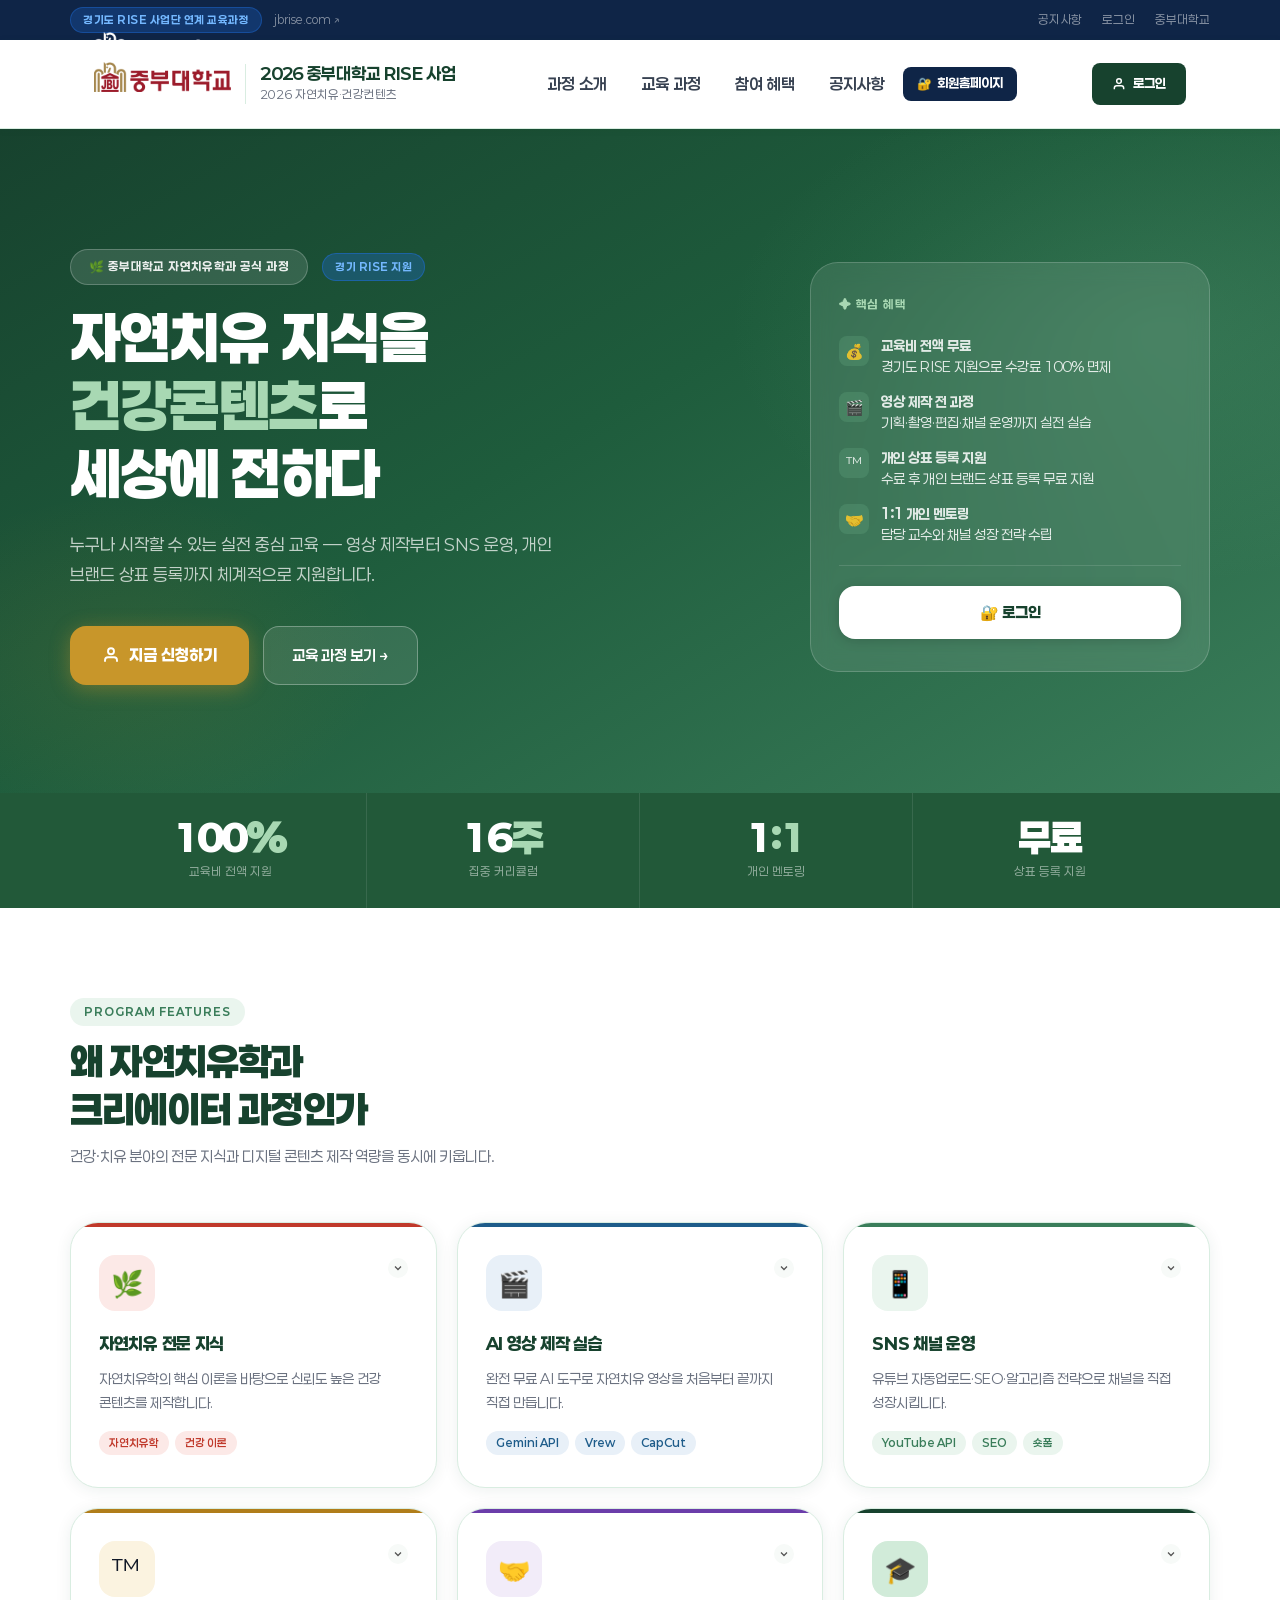
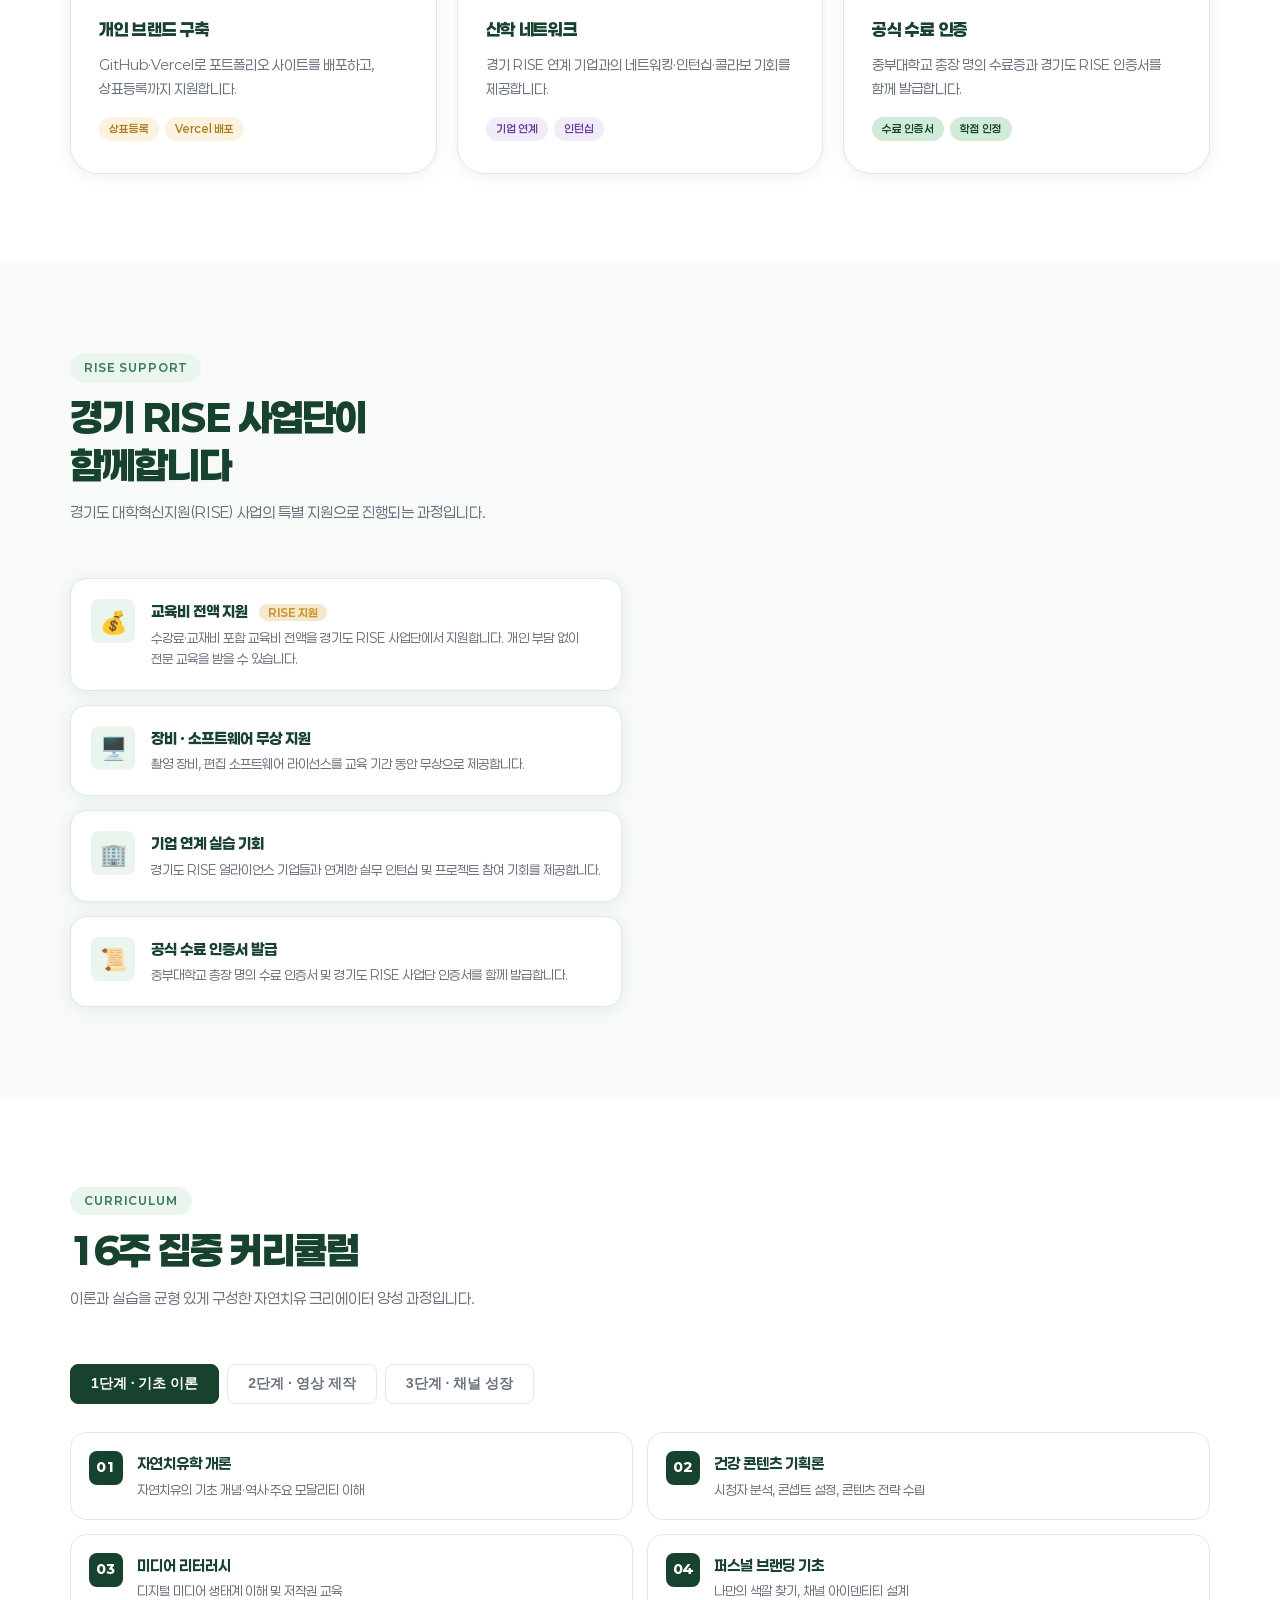
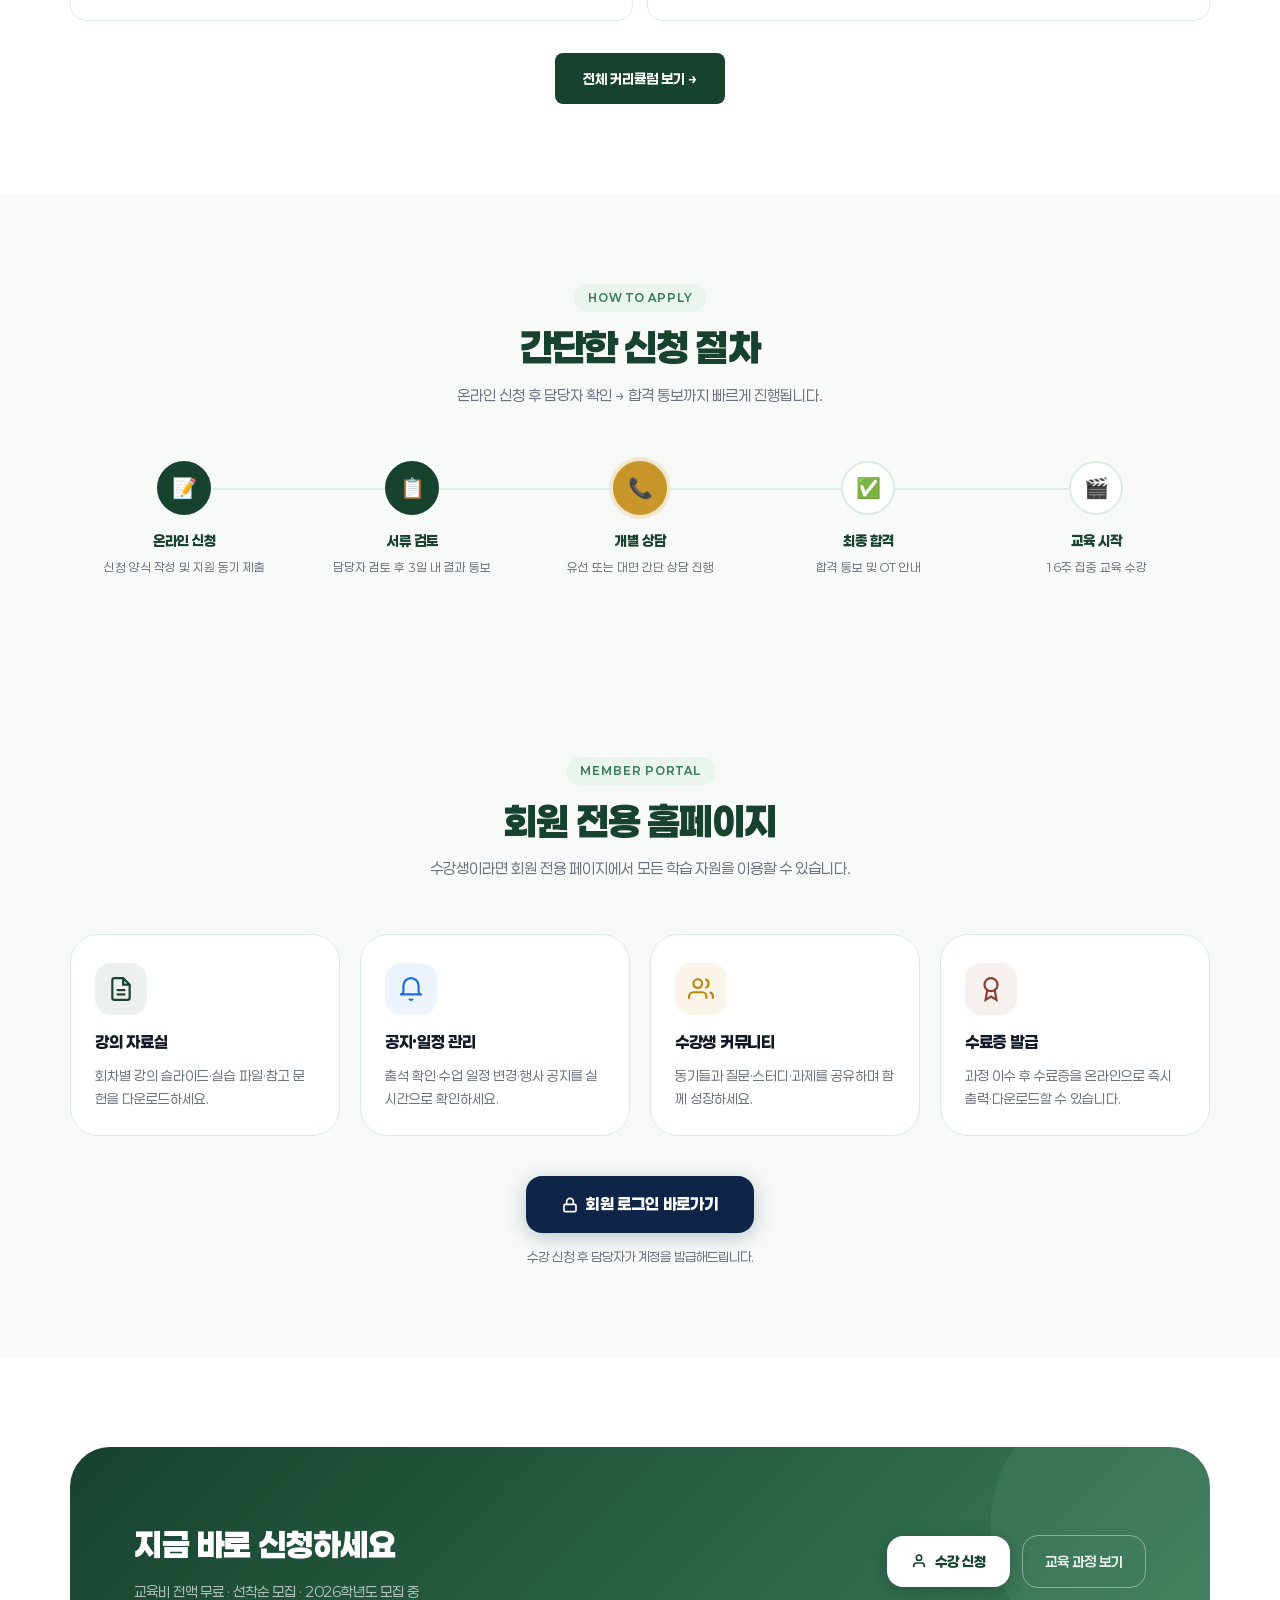
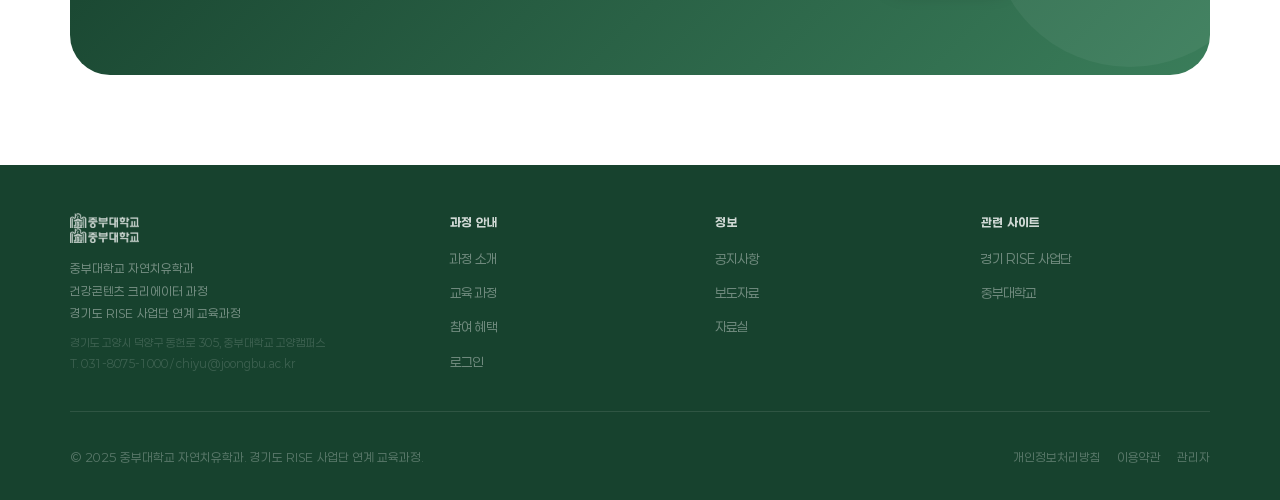
==== commit 14d20a4a: "fix: 전체 페이지 헤더 로고 텍스트 변경 (2026 중부대학교 RISE 사업 / 2026 자연치유·건강컨텐츠)" ====
--- a/index.html
+++ b/index.html
@@ -352,8 +352,8 @@
       <img src="images/joongbu-logo.png" alt="중부대학교 로고">
       <div class="logo-sep"></div>
       <div>
-        <div class="logo-tag">자연치유학과 크리에이터 과정</div>
-        <span class="logo-sub">중부대학교 자연치유학과 × 경기 RISE</span>
+        <div class="logo-tag">2026 중부대학교 RISE 사업</div>
+        <span class="logo-sub">2026 자연치유·건강컨텐츠</span>
       </div>
     </a>
     <nav id="main-nav">
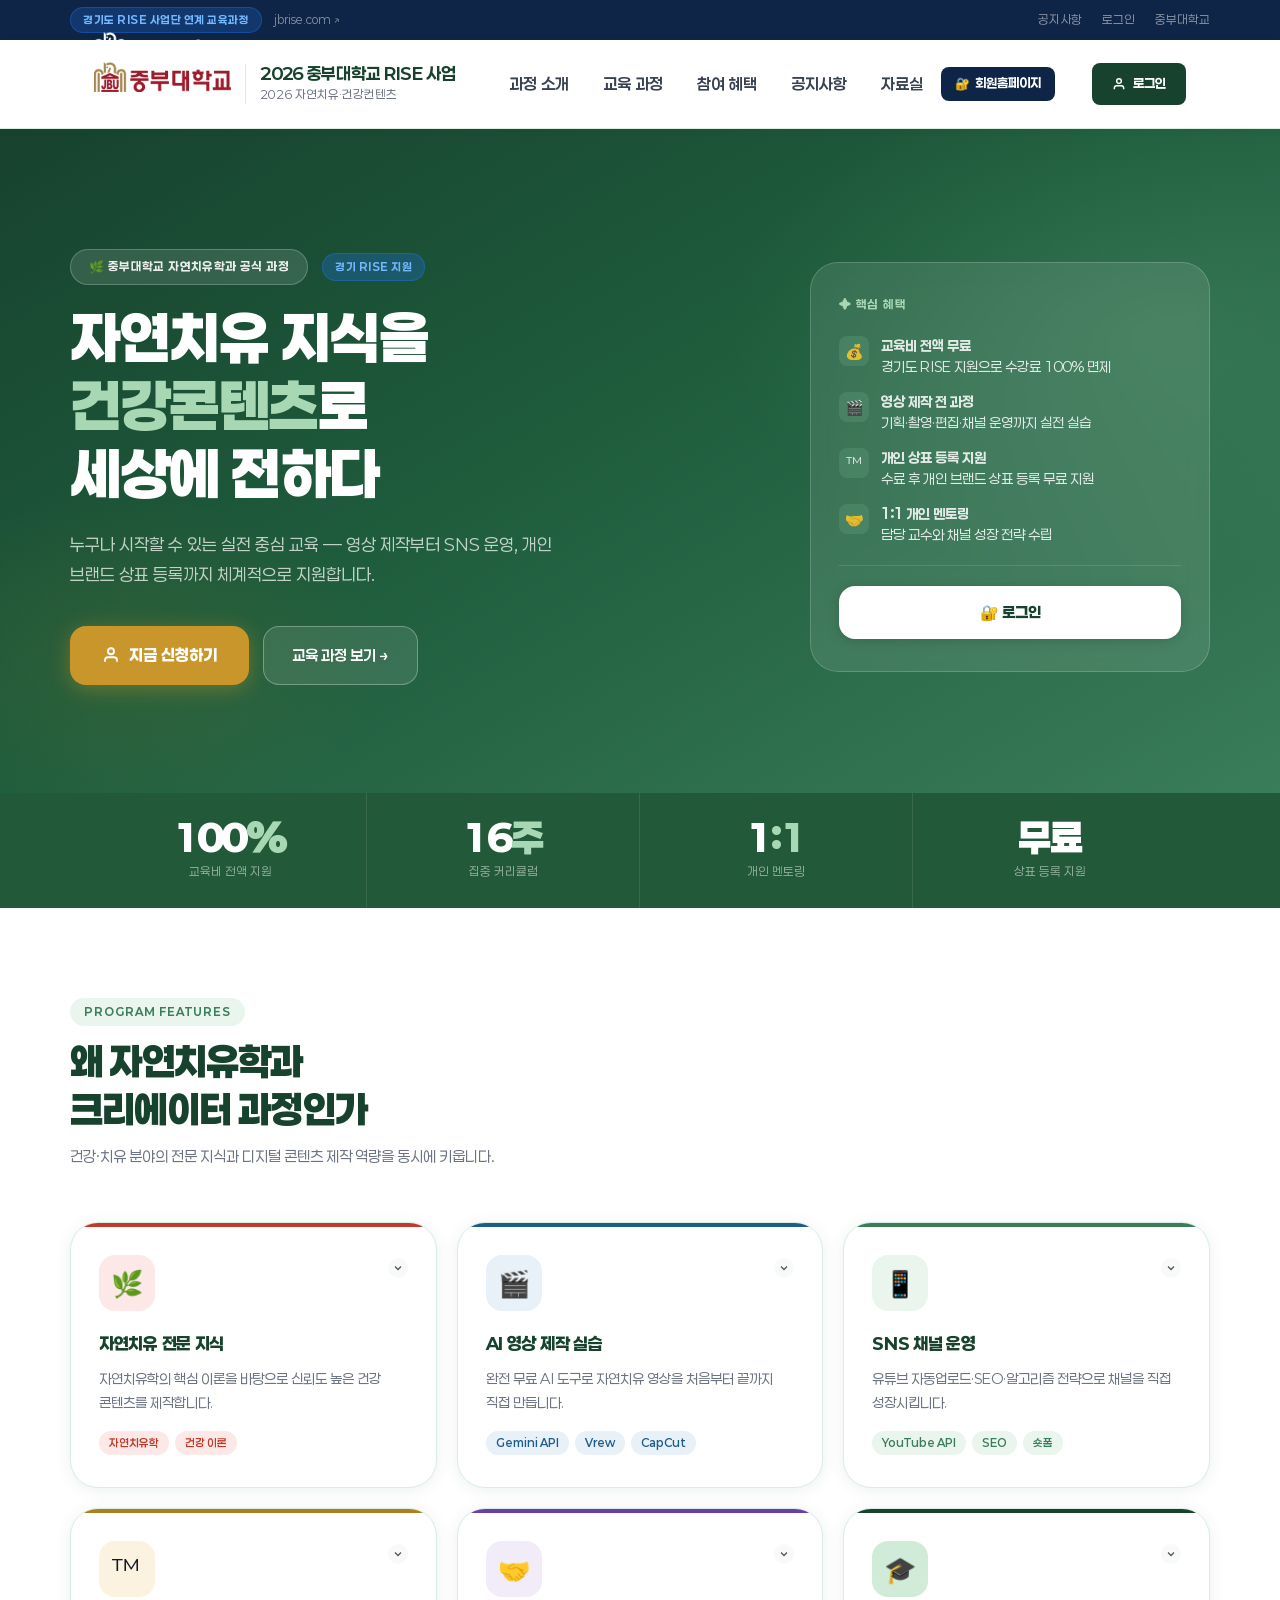
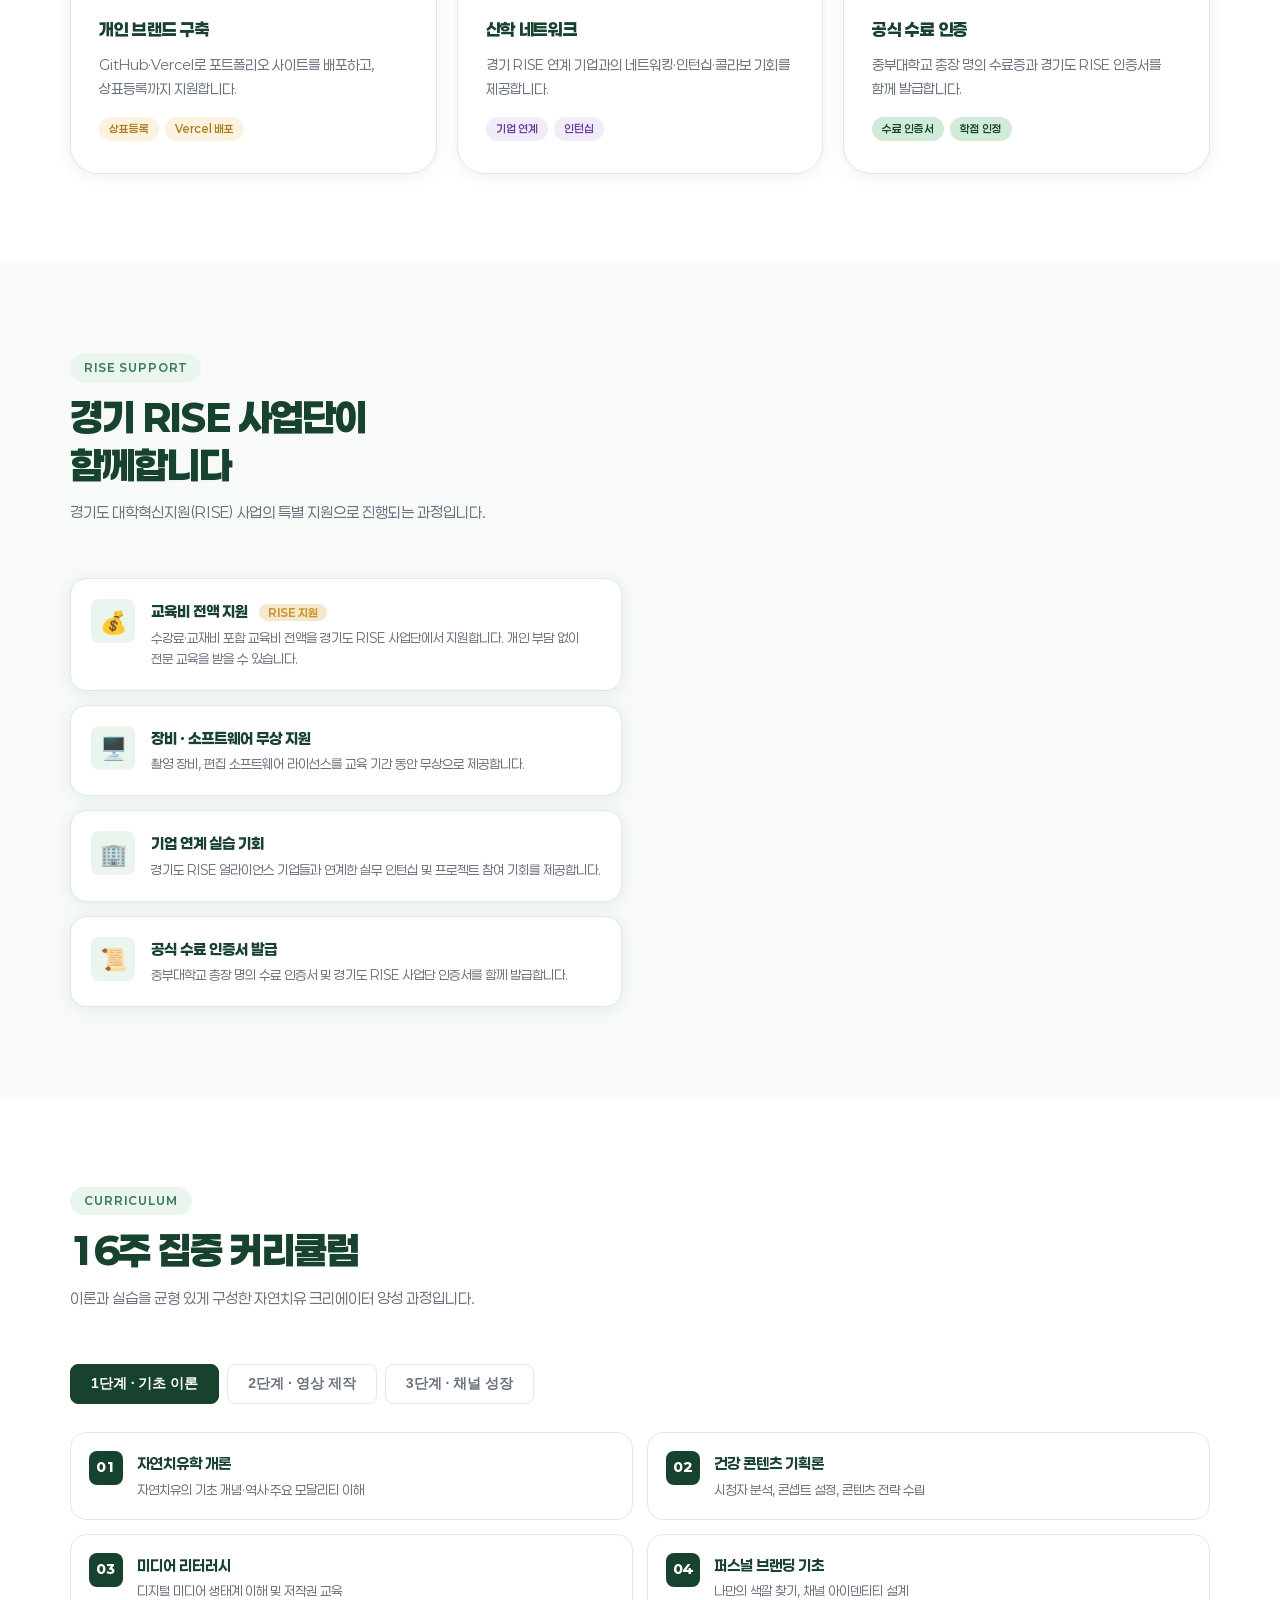
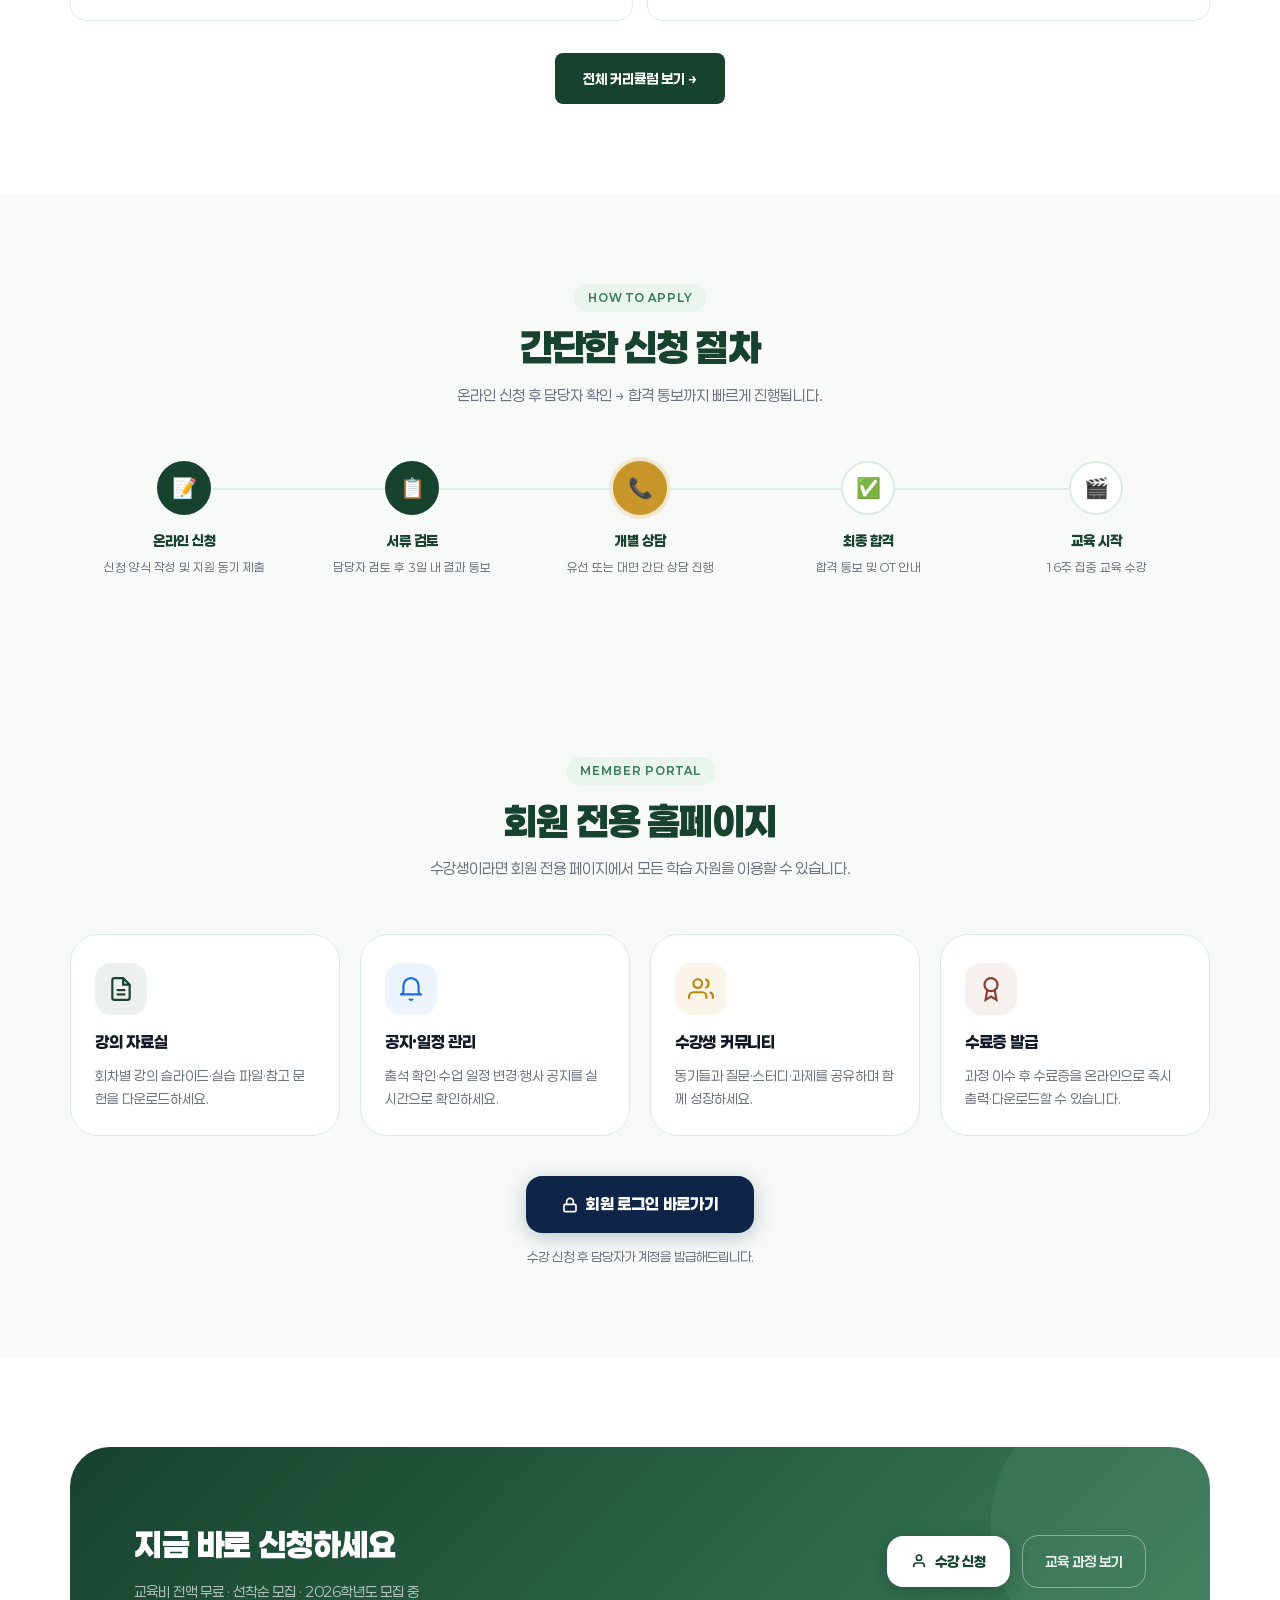
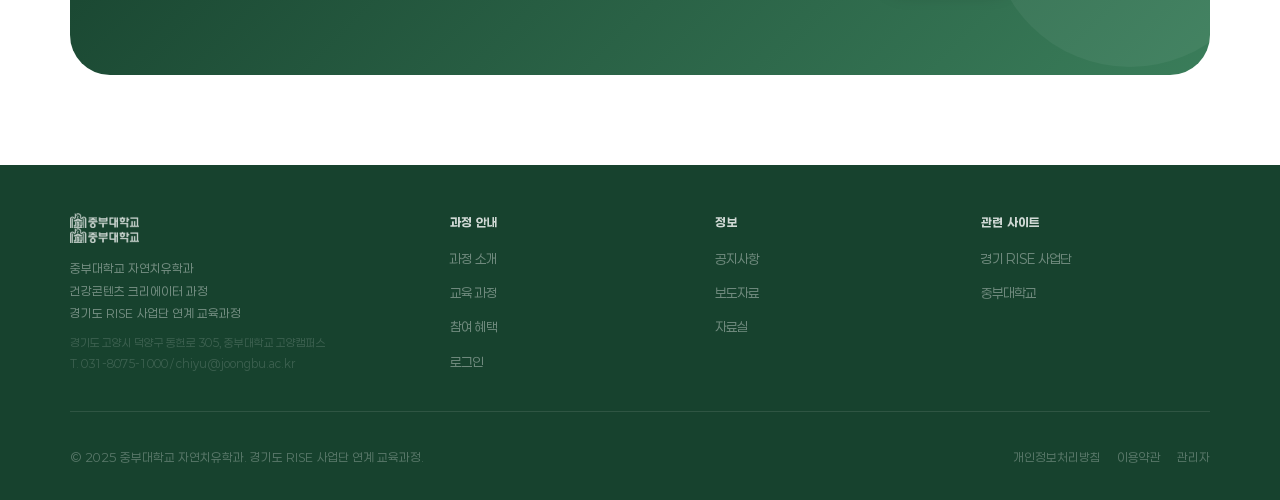
==== commit 361ab4df: "feat: 자료실·AI Tool·활동갤러리를 library.html로 분리 이동 - library.html 신규 생성 (자료실/AI Tool/활동갤러리 3탭) - notice.ht" ====
--- a/index.html
+++ b/index.html
@@ -361,6 +361,7 @@
       <a href="curriculum.html">교육 과정</a>
       <a href="benefits.html">참여 혜택</a>
       <a href="notice.html">공지사항</a>
+      <a href="library.html">자료실</a>
       <a href="member.html" class="nav-member">회원홈페이지</a>
     </nav>
     <a href="member.html" class="btn-apply">
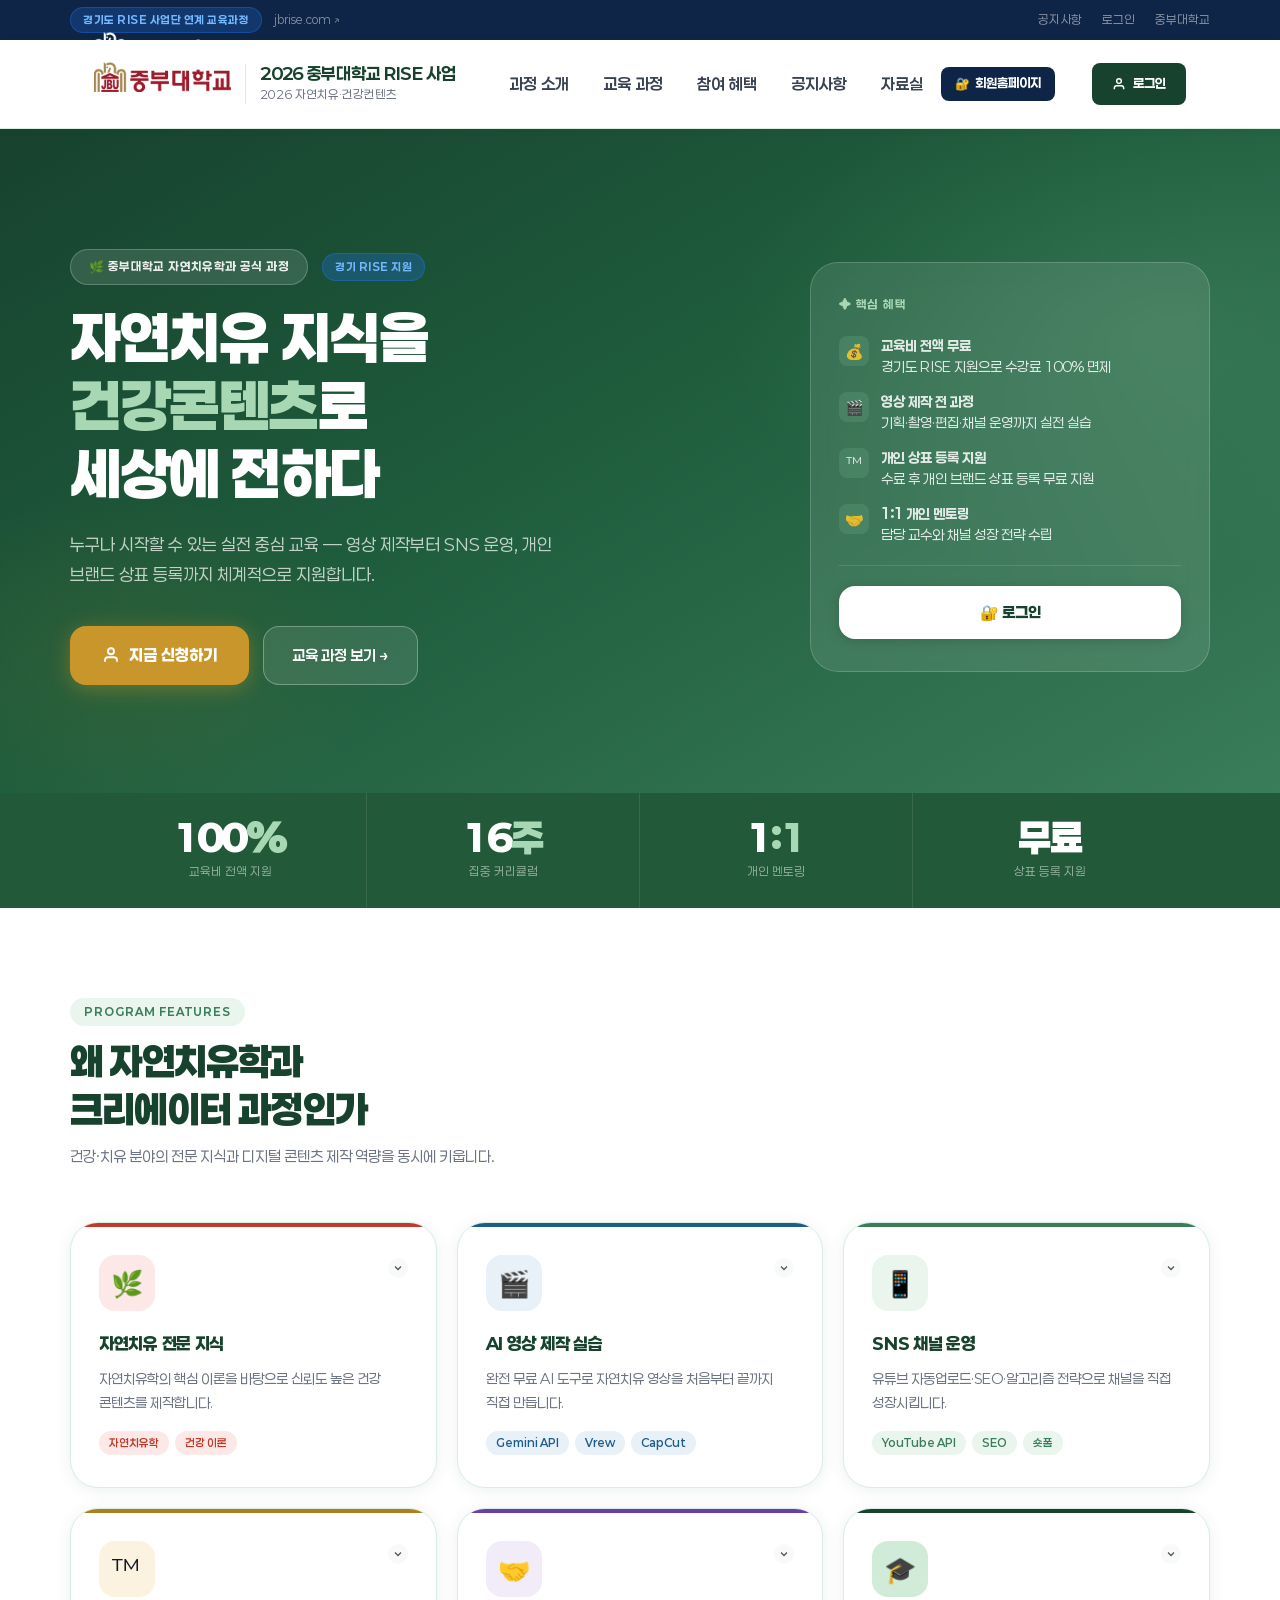
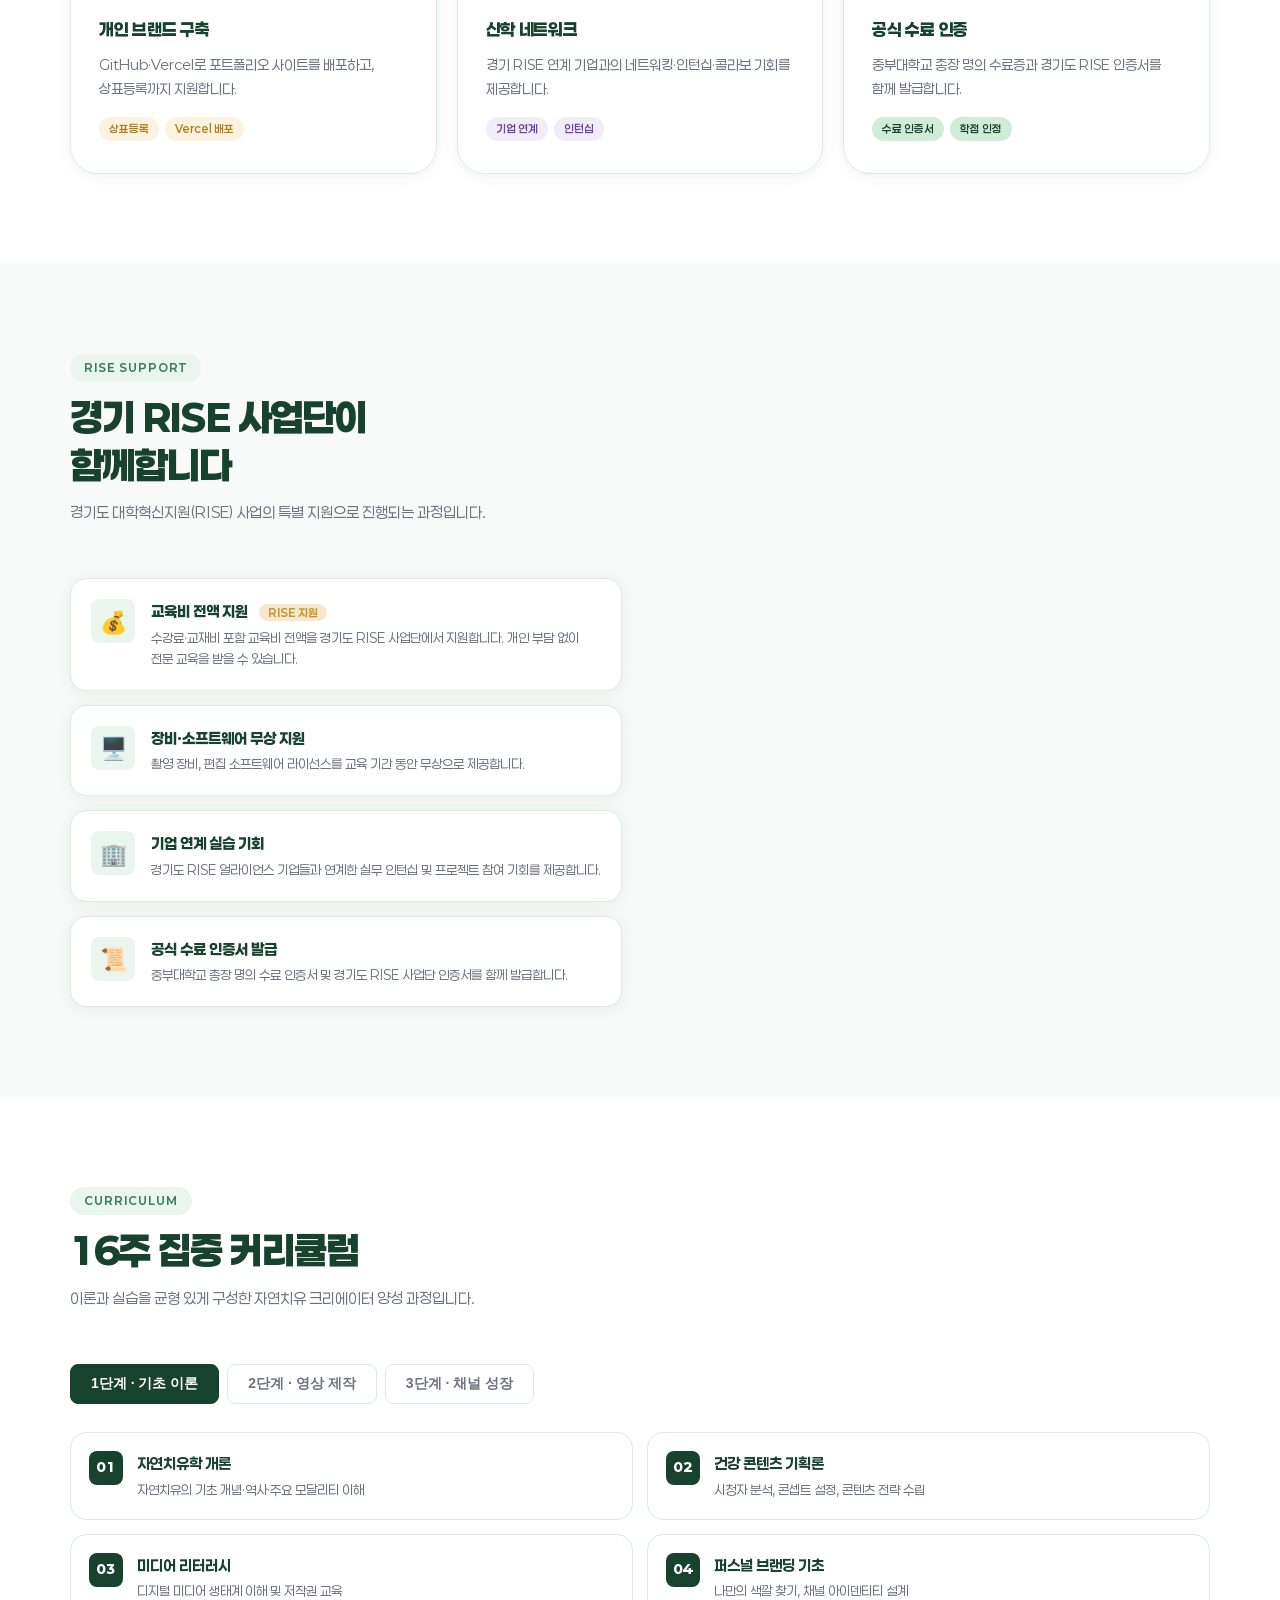
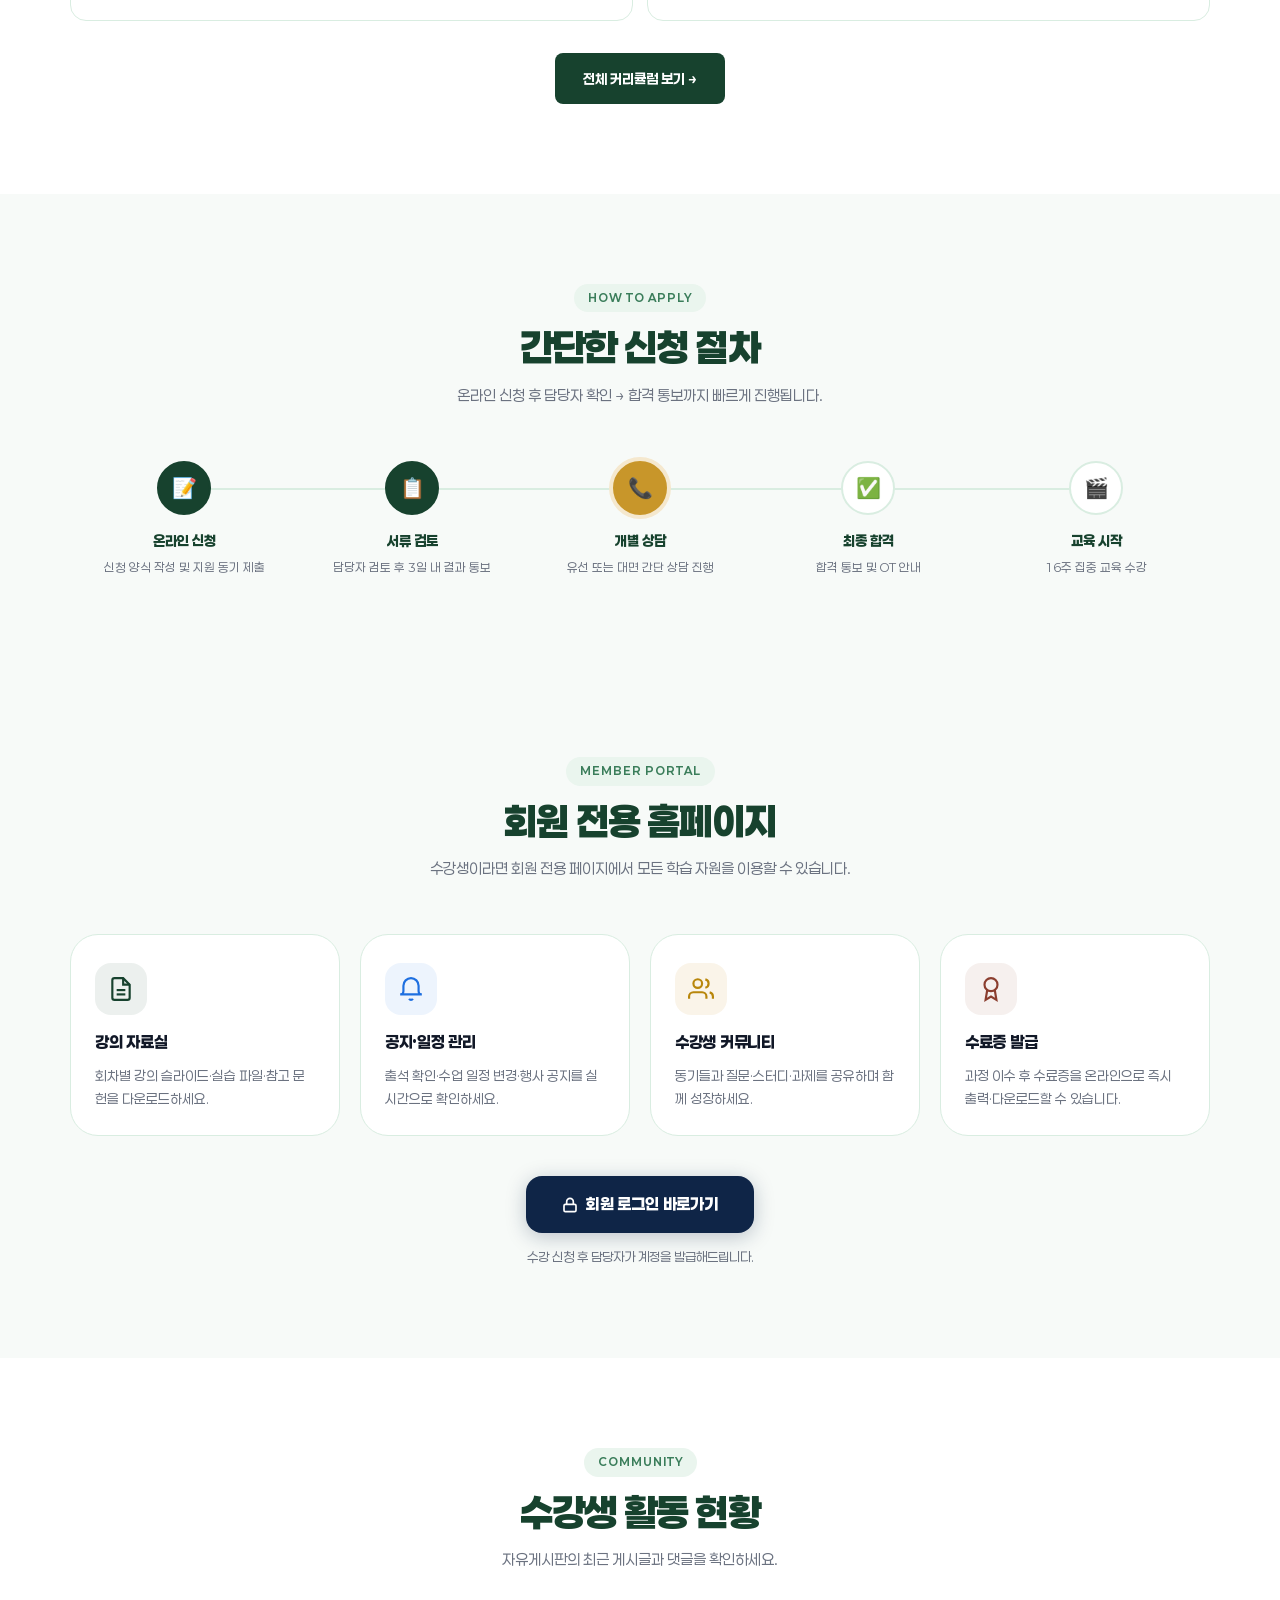
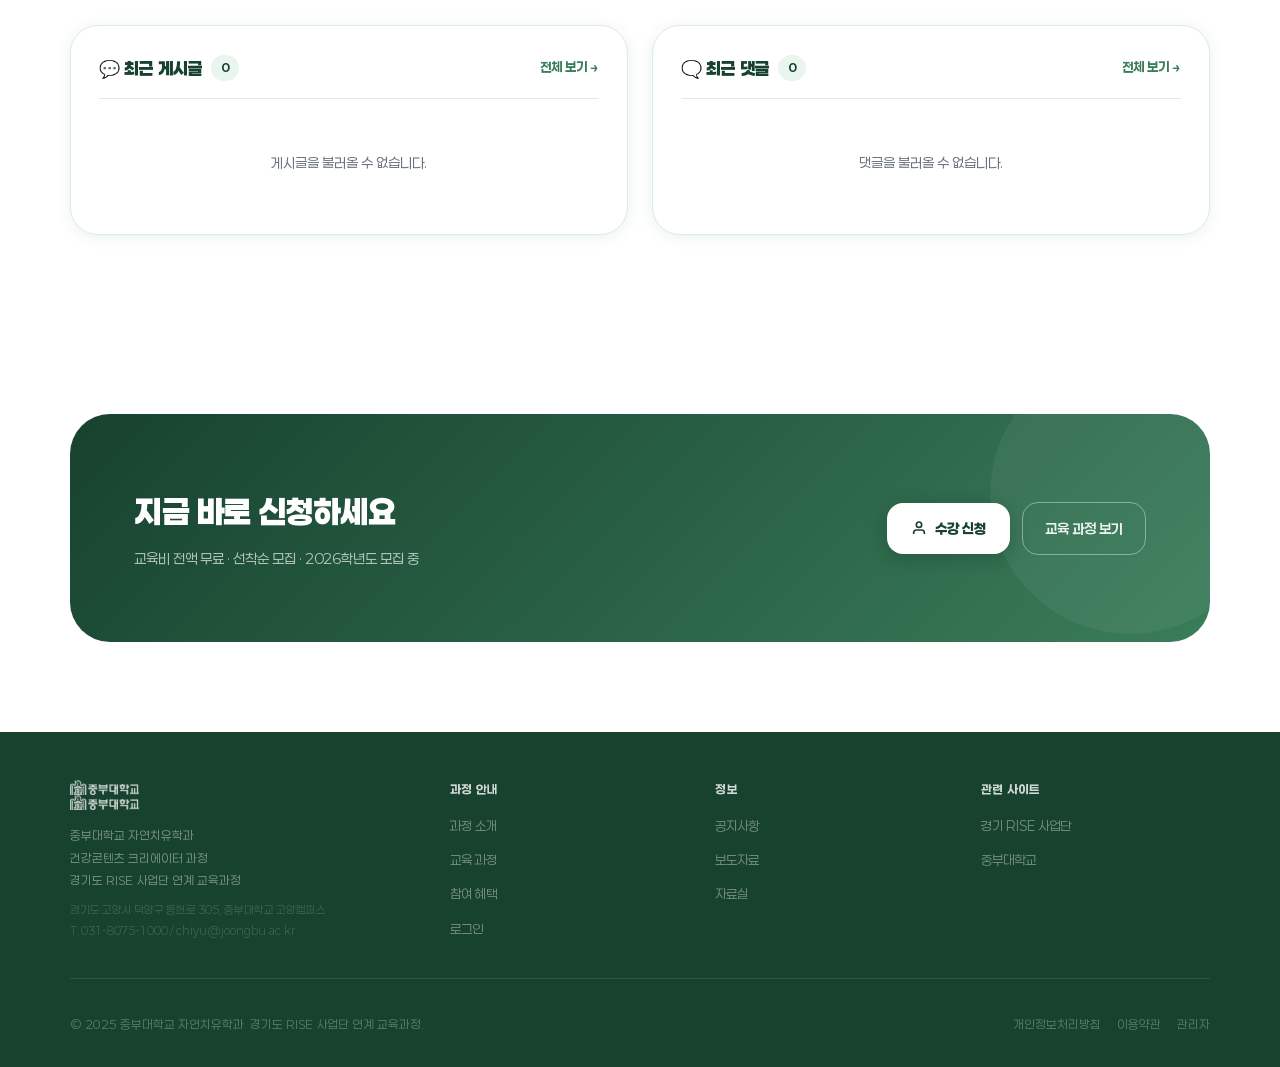
==== commit 1c035d91: "feat: 메인 홈페이지에 수강생 활동 현황 위젯 추가 & 게시판 댓글 수 표시 - index.html: CTA 배너 위에 '수강생 활동 현황' 섹션 추가   - 최근 게시글 6건" ====
--- a/index.html
+++ b/index.html
@@ -311,6 +311,100 @@
       padding: 3px 10px;
     }
 
+    /* ── 커뮤니티 활동 위젯 ── */
+    .activity-widget {
+      display: grid;
+      grid-template-columns: 1fr 1fr;
+      gap: 24px;
+    }
+    .activity-card {
+      background: var(--white);
+      border: 1.5px solid var(--border);
+      border-radius: var(--r-lg);
+      padding: 28px;
+      box-shadow: var(--sh-card);
+    }
+    .activity-card-header {
+      display: flex; align-items: center; justify-content: space-between;
+      margin-bottom: 20px; padding-bottom: 16px;
+      border-bottom: 1.5px solid var(--border);
+    }
+    .activity-card-header h3 {
+      font-size: 17px; font-weight: 900; color: var(--forest);
+      display: flex; align-items: center; gap: 8px;
+    }
+    .activity-card-header .ac-count {
+      font-size: 12px; font-weight: 700;
+      background: var(--mint); color: var(--forest);
+      padding: 3px 10px; border-radius: 100px;
+    }
+    .activity-more {
+      font-size: 13px; font-weight: 700; color: var(--sage);
+      text-decoration: none; transition: color .15s;
+    }
+    .activity-more:hover { color: var(--forest); }
+    .activity-list { list-style: none; display: flex; flex-direction: column; gap: 0; }
+    .activity-item {
+      display: flex; align-items: center; gap: 14px;
+      padding: 13px 0;
+      border-bottom: 1px solid var(--border);
+      transition: background .1s;
+    }
+    .activity-item:last-child { border-bottom: none; }
+    .activity-item:hover { background: var(--cream); margin: 0 -12px; padding: 13px 12px; border-radius: var(--r-sm); }
+    .activity-num {
+      width: 28px; height: 28px; border-radius: var(--r-sm);
+      background: var(--cream); color: var(--text-soft);
+      display: flex; align-items: center; justify-content: center;
+      font-size: 12px; font-weight: 800; flex-shrink: 0;
+    }
+    .activity-title {
+      flex: 1; font-size: 14px; font-weight: 600; color: var(--text);
+      overflow: hidden; text-overflow: ellipsis; white-space: nowrap;
+      display: flex; align-items: center; gap: 6px;
+    }
+    .activity-comment-badge {
+      font-size: 12px; font-weight: 800; color: #1e6fe0;
+      flex-shrink: 0;
+    }
+    .activity-meta {
+      font-size: 12px; color: var(--text-soft); white-space: nowrap;
+      flex-shrink: 0;
+    }
+    .activity-empty {
+      padding: 32px 0; text-align: center;
+      font-size: 14px; color: var(--text-soft);
+    }
+    .activity-loading {
+      padding: 32px 0; text-align: center;
+      font-size: 14px; color: var(--text-soft);
+    }
+    /* 최근 댓글 카드 */
+    .comment-activity-item {
+      display: flex; flex-direction: column; gap: 4px;
+      padding: 13px 0;
+      border-bottom: 1px solid var(--border);
+    }
+    .comment-activity-item:last-child { border-bottom: none; }
+    .comment-activity-item:hover { background: var(--cream); margin: 0 -12px; padding: 13px 12px; border-radius: var(--r-sm); }
+    .ca-top {
+      display: flex; align-items: center; gap: 8px;
+    }
+    .ca-author {
+      font-size: 13px; font-weight: 700; color: var(--forest);
+    }
+    .ca-date {
+      font-size: 11px; color: var(--text-soft);
+    }
+    .ca-body {
+      font-size: 13px; color: var(--text-mid); line-height: 1.55;
+      overflow: hidden; text-overflow: ellipsis; white-space: nowrap;
+    }
+    .ca-post {
+      font-size: 11px; color: var(--sage); font-weight: 600;
+      overflow: hidden; text-overflow: ellipsis; white-space: nowrap;
+    }
+
     /* ── 반응형 ── */
     @media (max-width: 960px) {
       .hero-inner { grid-template-columns: 1fr; }
@@ -321,6 +415,7 @@
       .track-panel.active { grid-template-columns: 1fr; }
       .steps-grid { grid-template-columns: repeat(3, 1fr); gap: 24px; }
       .steps-grid::before { display: none; }
+      .activity-widget { grid-template-columns: 1fr; }
     }
     @media (max-width: 600px) {
       .feature-grid { grid-template-columns: 1fr; }
@@ -375,26 +470,26 @@
 </header>
 
 <!-- 히어로 -->
-<section class="hero">
+<section class="hero" data-cms-section="hero">
   <div class="hero-inner">
     <div class="hero-text">
       <div style="margin-bottom:8px;">
-        <span class="hero-main-badge">🌿 중부대학교 자연치유학과 공식 과정</span>
-        <span class="hero-rise-badge">경기 RISE 지원</span>
-      </div>
-      <h1>자연치유 지식을<br><em>건강콘텐츠</em>로<br>세상에 전하다</h1>
-      <p>누구나 시작할 수 있는 실전 중심 교육 — 영상 제작부터 SNS 운영, 개인 브랜드 상표 등록까지 체계적으로 지원합니다.</p>
+        <span class="hero-main-badge" data-cms-field="hero.main_badge">🌿 중부대학교 자연치유학과 공식 과정</span>
+        <span class="hero-rise-badge" data-cms-field="hero.rise_badge">경기 RISE 지원</span>
+      </div>
+      <h1><span data-cms-field="hero.h1_line1">자연치유 지식을</span><br><em data-cms-field="hero.h1_em">건강콘텐츠</em>로<br><span data-cms-field="hero.h1_line3">세상에 전하다</span></h1>
+      <p data-cms-field="hero.description">누구나 시작할 수 있는 실전 중심 교육 — 영상 제작부터 SNS 운영, 개인 브랜드 상표 등록까지 체계적으로 지원합니다.</p>
       <div class="hero-actions">
         <a href="signup.html" class="btn-hero-main">
           <svg width="18" height="18" viewBox="0 0 24 24" fill="none" stroke="currentColor" stroke-width="2.5"><path d="M20 21v-2a4 4 0 0 0-4-4H8a4 4 0 0 0-4 4v2"/><circle cx="12" cy="7" r="4"/></svg>
-          지금 신청하기
+          <span data-cms-field="hero.btn_main">지금 신청하기</span>
         </a>
-        <a href="curriculum.html" class="btn-hero-ghost">교육 과정 보기 →</a>
+        <a href="curriculum.html" class="btn-hero-ghost" data-cms-field="hero.btn_ghost">교육 과정 보기 →</a>
       </div>
     </div>
     <div class="hero-card">
-      <div class="hero-card-title">✦ 핵심 혜택</div>
-      <ul class="hero-card-list">
+      <div class="hero-card-title" data-cms-field="hero.card_title">✦ 핵심 혜택</div>
+      <ul class="hero-card-list" data-cms-list="hero.card_items">
         <li>
           <span class="ico">💰</span>
           <span><strong>교육비 전액 무료</strong><br>경기도 RISE 지원으로 수강료 100% 면제</span>
@@ -419,8 +514,8 @@
 </section>
 
 <!-- 통계 바 -->
-<div class="stat-bar">
-  <div class="stat-bar-inner">
+<div class="stat-bar" data-cms-section="stats">
+  <div class="stat-bar-inner" data-cms-list="stats.items">
     <div class="stat-item">
       <div class="stat-num">100<span>%</span></div>
       <div class="stat-label">교육비 전액 지원</div>
@@ -441,12 +536,12 @@
 </div>
 
 <!-- 과정 특징 -->
-<section class="section fade-in">
+<section class="section fade-in" data-cms-section="features_header">
   <div class="section-inner">
     <div class="section-header">
-      <div class="section-tag">PROGRAM FEATURES</div>
-      <h2>왜 자연치유학과<br>크리에이터 과정인가</h2>
-      <p>건강·치유 분야의 전문 지식과 디지털 콘텐츠 제작 역량을 동시에 키웁니다.</p>
+      <div class="section-tag" data-cms-field="features_header.tag">PROGRAM FEATURES</div>
+      <h2 data-cms-field="features_header.h2">왜 자연치유학과<br>크리에이터 과정인가</h2>
+      <p data-cms-field="features_header.p">건강·치유 분야의 전문 지식과 디지털 콘텐츠 제작 역량을 동시에 키웁니다.</p>
     </div>
     <div class="feature-grid">
 
@@ -605,12 +700,12 @@
 </section>
 
 <!-- RISE 지원 내용 -->
-<section class="section section-bg fade-in">
+<section class="section section-bg fade-in" data-cms-section="rise_support">
   <div class="section-inner">
     <div class="section-header">
-      <div class="section-tag">RISE SUPPORT</div>
-      <h2>경기 RISE 사업단이<br>함께합니다</h2>
-      <p>경기도 대학혁신지원(RISE) 사업의 특별 지원으로 진행되는 과정입니다.</p>
+      <div class="section-tag" data-cms-field="rise_support.tag">RISE SUPPORT</div>
+      <h2 data-cms-field="rise_support.h2">경기 RISE 사업단이<br>함께합니다</h2>
+      <p data-cms-field="rise_support.p">경기도 대학혁신지원(RISE) 사업의 특별 지원으로 진행되는 과정입니다.</p>
     </div>
     <div class="support-wrap">
       <div class="support-img-side">
@@ -619,7 +714,7 @@
           경기도 RISE 사업단<br><span>× 중부대학교 자연치유학과</span>
         </div>
       </div>
-      <ul class="support-list">
+      <ul class="support-list" data-cms-list="rise_support.items">
         <li class="support-item">
           <div class="support-item-icon">💰</div>
           <div>
@@ -654,12 +749,12 @@
 </section>
 
 <!-- 커리큘럼 미리보기 -->
-<section class="section fade-in">
+<section class="section fade-in" data-cms-section="curriculum_header">
   <div class="section-inner">
     <div class="section-header">
-      <div class="section-tag">CURRICULUM</div>
-      <h2>16주 집중 커리큘럼</h2>
-      <p>이론과 실습을 균형 있게 구성한 자연치유 크리에이터 양성 과정입니다.</p>
+      <div class="section-tag" data-cms-field="curriculum_header.tag">CURRICULUM</div>
+      <h2 data-cms-field="curriculum_header.h2">16주 집중 커리큘럼</h2>
+      <p data-cms-field="curriculum_header.p">이론과 실습을 균형 있게 구성한 자연치유 크리에이터 양성 과정입니다.</p>
     </div>
     <div class="track-tabs">
       <button class="track-tab active" data-track="track1">1단계 · 기초 이론</button>
@@ -727,14 +822,14 @@
 </section>
 
 <!-- 신청 절차 -->
-<section class="section section-bg fade-in">
+<section class="section section-bg fade-in" data-cms-section="steps">
   <div class="section-inner">
     <div class="section-header" style="text-align:center;">
       <div class="section-tag" style="margin:0 auto 12px;">HOW TO APPLY</div>
-      <h2 style="margin:0 auto 10px;">간단한 신청 절차</h2>
-      <p style="margin:0 auto;">온라인 신청 후 담당자 확인 → 합격 통보까지 빠르게 진행됩니다.</p>
-    </div>
-    <div class="steps-grid">
+      <h2 style="margin:0 auto 10px;" data-cms-field="steps.h2">간단한 신청 절차</h2>
+      <p style="margin:0 auto;" data-cms-field="steps.p">온라인 신청 후 담당자 확인 → 합격 통보까지 빠르게 진행됩니다.</p>
+    </div>
+    <div class="steps-grid" data-cms-list="steps.items">
       <div class="step-item done">
         <div class="step-num">📝</div>
         <div class="step-title">온라인 신청</div>
@@ -818,33 +913,66 @@
   </div>
 </section>
 
+<!-- 커뮤니티 활동 -->
+<section class="section fade-in" id="community-activity">
+  <div class="section-inner">
+    <div class="section-header" style="text-align:center;">
+      <span class="section-tag">COMMUNITY</span>
+      <h2>수강생 활동 현황</h2>
+      <p style="margin:10px auto 0;text-align:center;">자유게시판의 최근 게시글과 댓글을 확인하세요.</p>
+    </div>
+    <div class="activity-widget">
+      <!-- 최근 게시글 -->
+      <div class="activity-card">
+        <div class="activity-card-header">
+          <h3>💬 최근 게시글 <span class="ac-count" id="ac-post-count">0</span></h3>
+          <a href="notice.html" class="activity-more">전체 보기 →</a>
+        </div>
+        <ul class="activity-list" id="ac-post-list">
+          <li class="activity-loading">불러오는 중…</li>
+        </ul>
+      </div>
+      <!-- 최근 댓글 -->
+      <div class="activity-card">
+        <div class="activity-card-header">
+          <h3>🗨️ 최근 댓글 <span class="ac-count" id="ac-comment-count">0</span></h3>
+          <a href="notice.html" class="activity-more">전체 보기 →</a>
+        </div>
+        <ul class="activity-list" id="ac-comment-list">
+          <li class="activity-loading">불러오는 중…</li>
+        </ul>
+      </div>
+    </div>
+  </div>
+</section>
+
 <!-- CTA 배너 -->
-<section class="section">
+<section class="section" data-cms-section="cta_banner">
   <div class="section-inner">
     <div class="apply-banner fade-in">
       <div class="apply-text">
-        <h2>지금 바로 신청하세요</h2>
-        <p>교육비 전액 무료 · 선착순 모집 · 2026학년도 모집 중</p>
+        <h2 data-cms-field="cta_banner.h2">지금 바로 신청하세요</h2>
+        <p data-cms-field="cta_banner.p">교육비 전액 무료 · 선착순 모집 · 2026학년도 모집 중</p>
       </div>
       <div class="apply-btns">
         <a href="signup.html" class="apply-btn-white">
           <svg width="16" height="16" viewBox="0 0 24 24" fill="none" stroke="currentColor" stroke-width="2.5"><path d="M20 21v-2a4 4 0 0 0-4-4H8a4 4 0 0 0-4 4v2"/><circle cx="12" cy="7" r="4"/></svg>
-          수강 신청
+          <span data-cms-field="cta_banner.btn_main">수강 신청</span>
         </a>
-        <a href="curriculum.html" class="apply-btn-ghost">교육 과정 보기</a>
+        <a href="curriculum.html" class="apply-btn-ghost" data-cms-field="cta_banner.btn_ghost">교육 과정 보기</a>
       </div>
     </div>
   </div>
 </section>
 
 <!-- 푸터 -->
-<footer>
+<footer data-cms-section="footer">
   <div class="footer-inner">
     <div class="footer-top">
       <div class="footer-brand">
         <img src="images/joongbu-logo.png" alt="중부대학교 로고">
         <p>중부대학교 자연치유학과<br>건강콘텐츠 크리에이터 과정<br>경기도 RISE 사업단 연계 교육과정</p>
-        <p style="margin-top:8px;font-size:11px;opacity:.4;">경기도 고양시 덕양구 동헌로 305, 중부대학교 고양캠퍼스<br>T. 031-8075-1000 / chiyu@joongbu.ac.kr</p>
+        <p style="margin-top:8px;font-size:11px;opacity:.4;"><span data-cms-field="footer.address">경기도 고양시 덕양구 동헌로 305, 중부대학교 고양캠퍼스</span><br>T. <span data-cms-field="footer.phone">031-8075-1000</span> / <span data-cms-field="footer.email">chiyu@joongbu.ac.kr</span></p>
       </div>
       <div class="footer-col">
         <h4>과정 안내</h4>
@@ -872,7 +1000,7 @@
       </div>
     </div>
     <div class="footer-bottom">
-      <span>© 2025 중부대학교 자연치유학과. 경기도 RISE 사업단 연계 교육과정.</span>
+      <span data-cms-field="footer.copyright">© 2025 중부대학교 자연치유학과. 경기도 RISE 사업단 연계 교육과정.</span>
       <div class="footer-bottom-links">
         <a href="#">개인정보처리방침</a>
         <a href="#">이용약관</a>
@@ -909,6 +1037,90 @@
     entries.forEach(e => { if (e.isIntersecting) { e.target.classList.add('visible'); io.unobserve(e.target); } });
   }, { threshold: 0.1 });
   document.querySelectorAll('.fade-in').forEach(el => io.observe(el));
+  /* ── 커뮤니티 활동 위젯: Supabase 실시간 로드 ── */
+  (function() {
+    const SB_URL = 'https://mvbxcrxykyyshdwtuedl.supabase.co';
+    const SB_KEY = 'sb_publishable_xyA4rNrKXrOK0Yy_qPgL5w_8UbP7Vaa';
+    const hdrs = { 'apikey': SB_KEY, 'Authorization': 'Bearer ' + SB_KEY };
+
+    function esc(s) { return String(s||'').replace(/&/g,'&amp;').replace(/</g,'&lt;').replace(/>/g,'&gt;').replace(/"/g,'&quot;'); }
+    function fmtDate(iso) {
+      if (!iso) return '';
+      const d = new Date(iso);
+      return d.getFullYear()+'.'+String(d.getMonth()+1).padStart(2,'0')+'.'+String(d.getDate()).padStart(2,'0');
+    }
+
+    // 최근 게시글 + 댓글 수
+    async function loadRecentPosts() {
+      const el = document.getElementById('ac-post-list');
+      try {
+        const res = await fetch(SB_URL + '/rest/v1/posts?select=id,title,author_name,created_at,comments(count)&order=created_at.desc&limit=6', { headers: hdrs });
+        if (!res.ok) throw new Error(res.status);
+        const posts = await res.json();
+        document.getElementById('ac-post-count').textContent = posts.length;
+        if (posts.length === 0) {
+          el.innerHTML = '<li class="activity-empty">아직 게시글이 없습니다.</li>';
+          return;
+        }
+        el.innerHTML = posts.map((p, i) => {
+          const cnt = p.comments?.[0]?.count || 0;
+          const badge = cnt > 0 ? `<span class="activity-comment-badge">[${cnt}]</span>` : '';
+          return `<li class="activity-item">
+            <span class="activity-num">${i+1}</span>
+            <span class="activity-title"><span>${esc(p.title)}</span>${badge}</span>
+            <span class="activity-meta">${esc(p.author_name)} · ${fmtDate(p.created_at)}</span>
+          </li>`;
+        }).join('');
+      } catch(e) {
+        el.innerHTML = '<li class="activity-empty">게시글을 불러올 수 없습니다.</li>';
+      }
+    }
+
+    // 최근 댓글
+    async function loadRecentComments() {
+      const el = document.getElementById('ac-comment-list');
+      try {
+        const res = await fetch(SB_URL + '/rest/v1/comments?select=id,content,author_name,created_at,post_id&order=created_at.desc&limit=6', { headers: hdrs });
+        if (!res.ok) throw new Error(res.status);
+        const comments = await res.json();
+        document.getElementById('ac-comment-count').textContent = comments.length;
+        if (comments.length === 0) {
+          el.innerHTML = '<li class="activity-empty">아직 댓글이 없습니다.</li>';
+          return;
+        }
+        // 게시글 제목 매핑을 위해 post_id 목록으로 게시글 조회
+        const postIds = [...new Set(comments.map(c => c.post_id))];
+        const postQuery = postIds.map(id => `id.eq.${id}`).join(',');
+        const pRes = await fetch(SB_URL + '/rest/v1/posts?select=id,title&or=(' + postQuery + ')', { headers: hdrs });
+        const postMap = {};
+        if (pRes.ok) {
+          (await pRes.json()).forEach(p => { postMap[p.id] = p.title; });
+        }
+        el.innerHTML = comments.map(c => {
+          const postTitle = postMap[c.post_id] || '';
+          const bodyPreview = esc(c.content).substring(0, 60) + (c.content.length > 60 ? '…' : '');
+          return `<li class="comment-activity-item">
+            <div class="ca-top">
+              <span class="ca-author">${esc(c.author_name)}</span>
+              <span class="ca-date">${fmtDate(c.created_at)}</span>
+            </div>
+            <div class="ca-body">${bodyPreview}</div>
+            ${postTitle ? `<div class="ca-post">📌 ${esc(postTitle)}</div>` : ''}
+          </li>`;
+        }).join('');
+      } catch(e) {
+        el.innerHTML = '<li class="activity-empty">댓글을 불러올 수 없습니다.</li>';
+      }
+    }
+
+    // 페이지 로드 시 실행
+    if (document.readyState === 'loading') {
+      document.addEventListener('DOMContentLoaded', () => { loadRecentPosts(); loadRecentComments(); });
+    } else {
+      loadRecentPosts(); loadRecentComments();
+    }
+  })();
 </script>
+<script src="cms.js"></script>
 </body>
 </html>
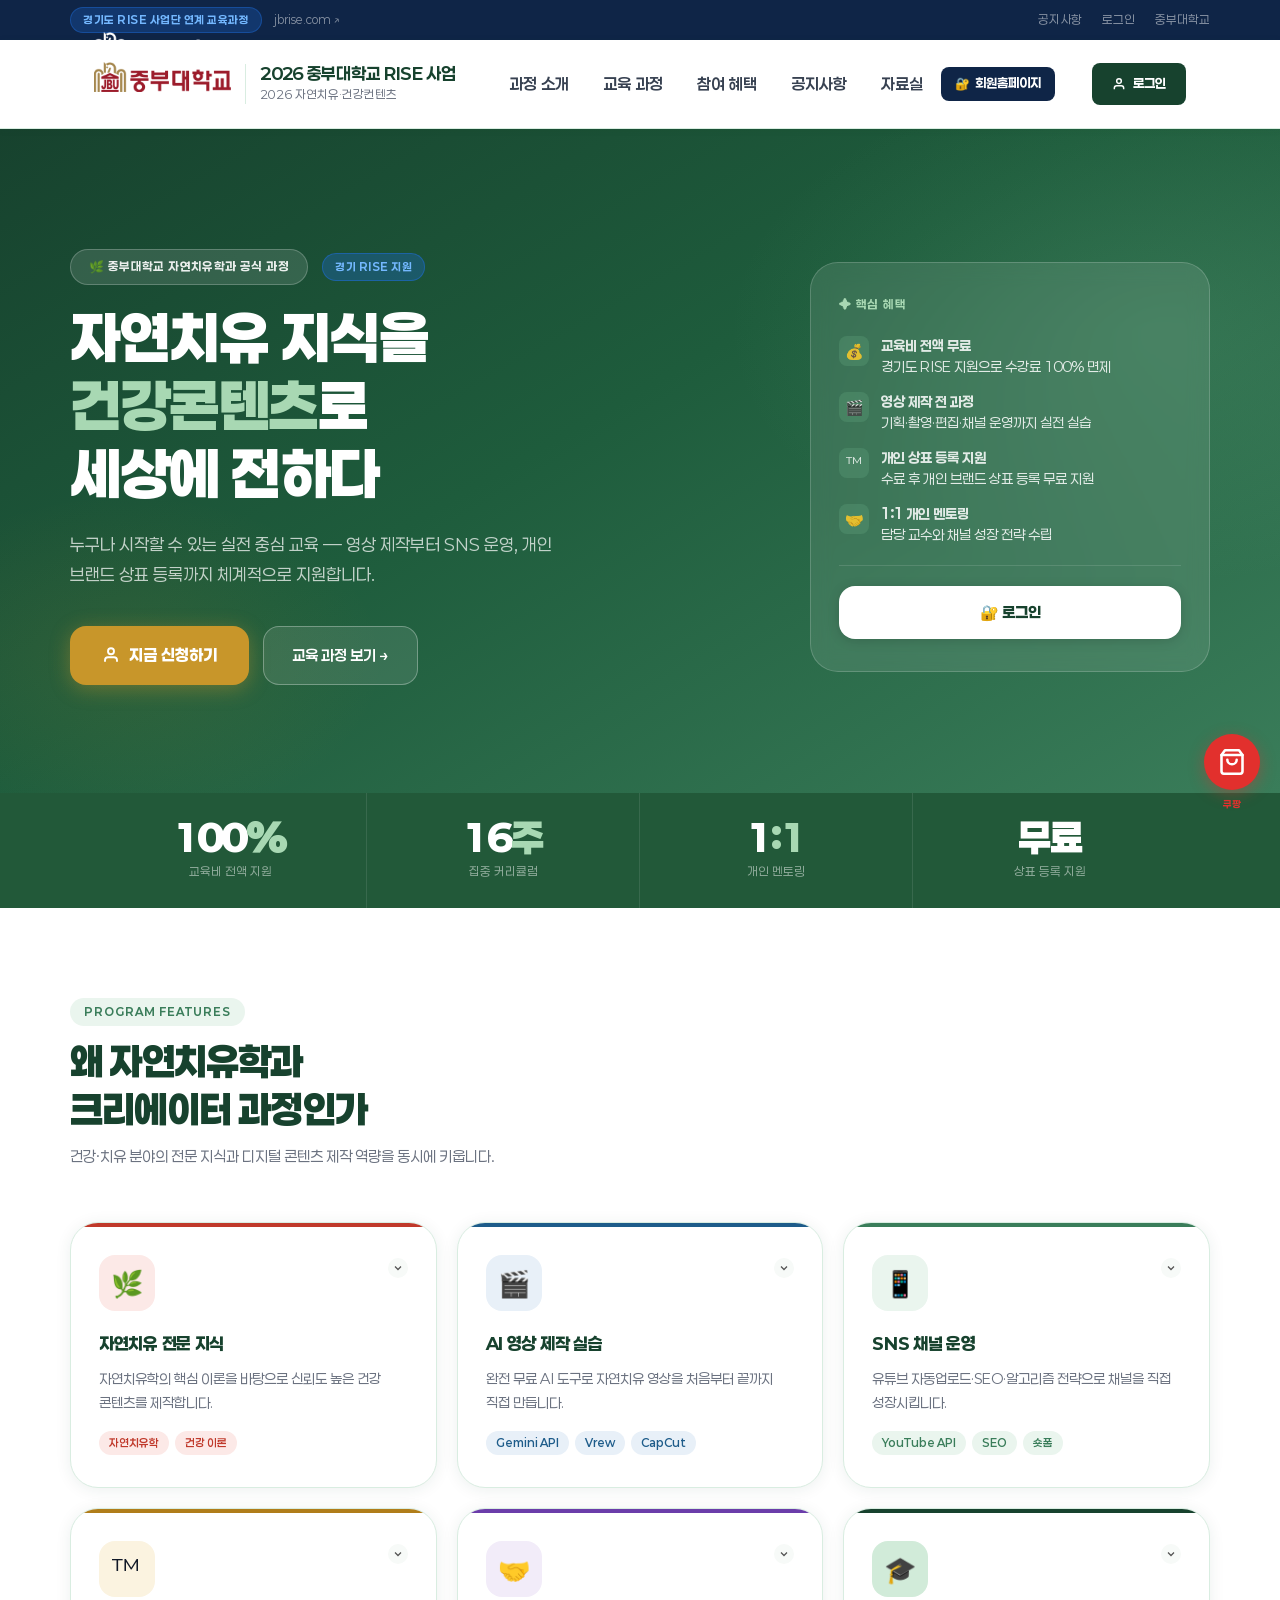
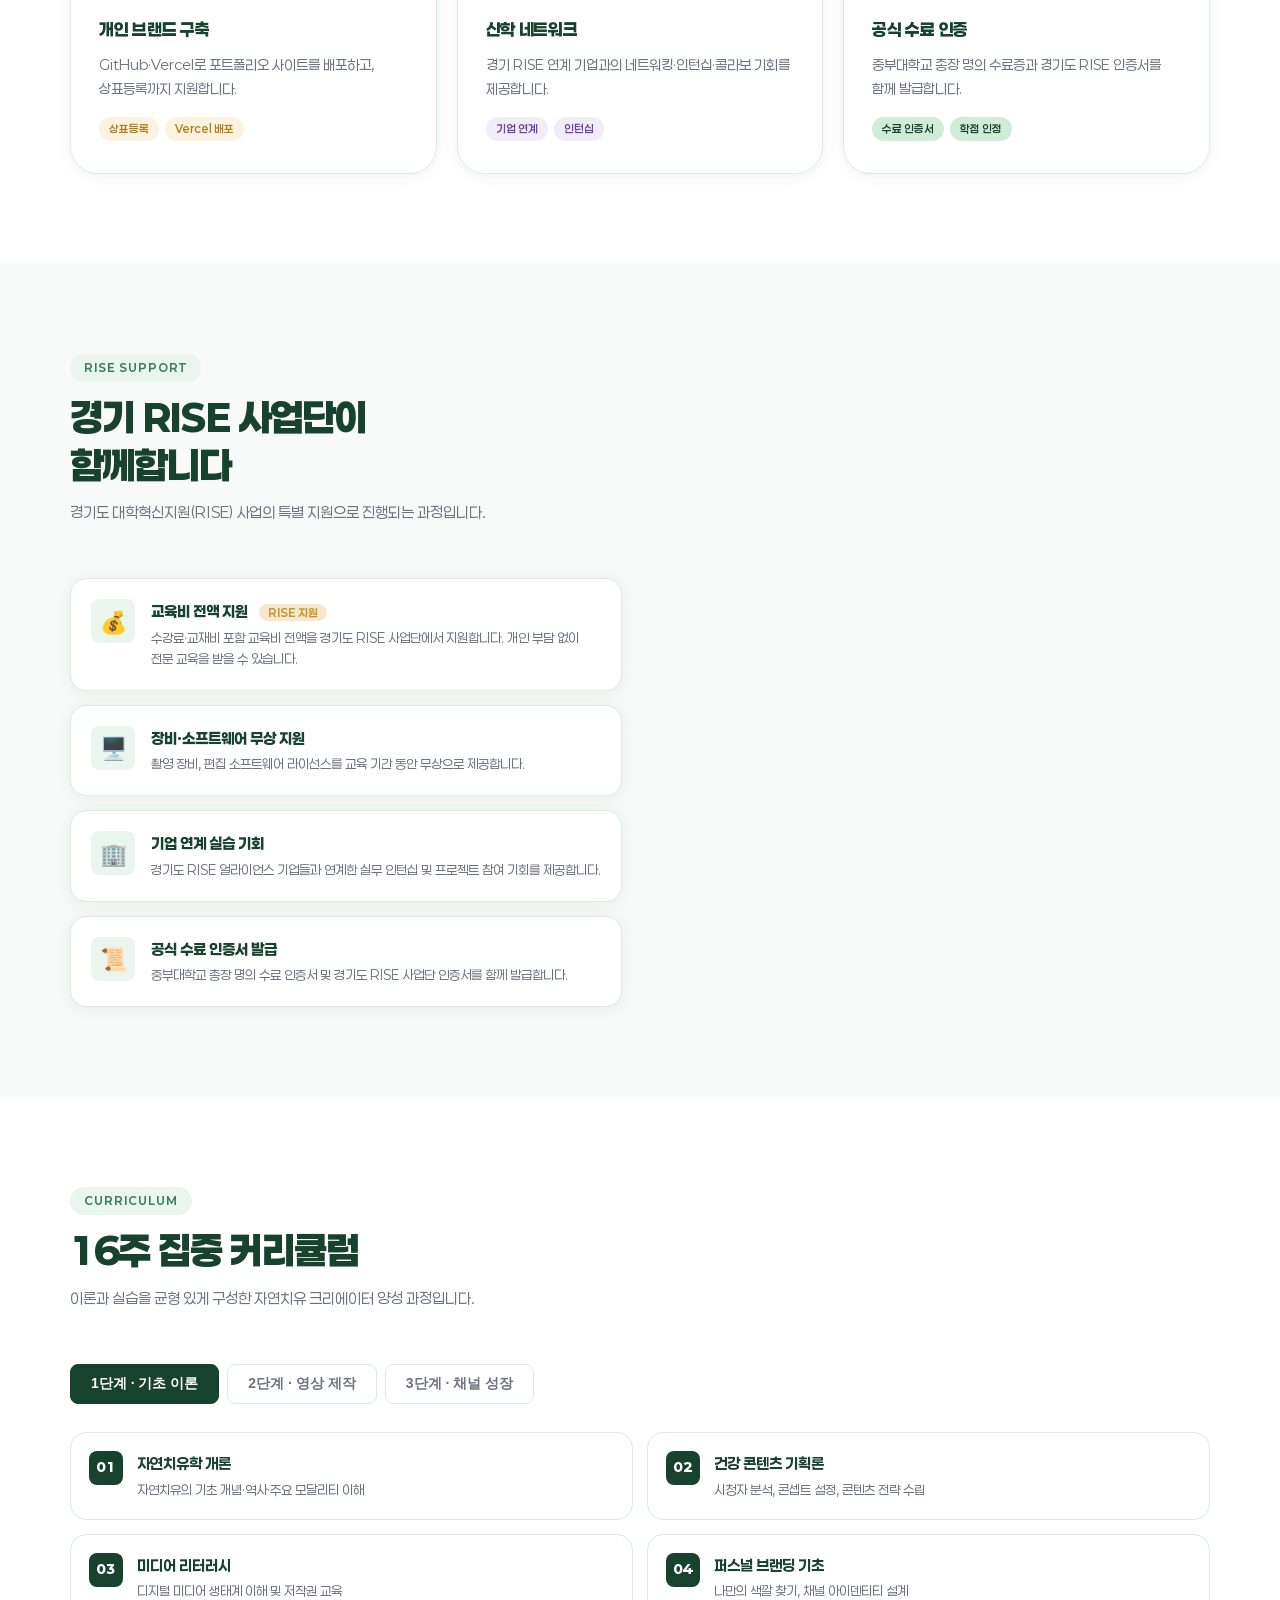
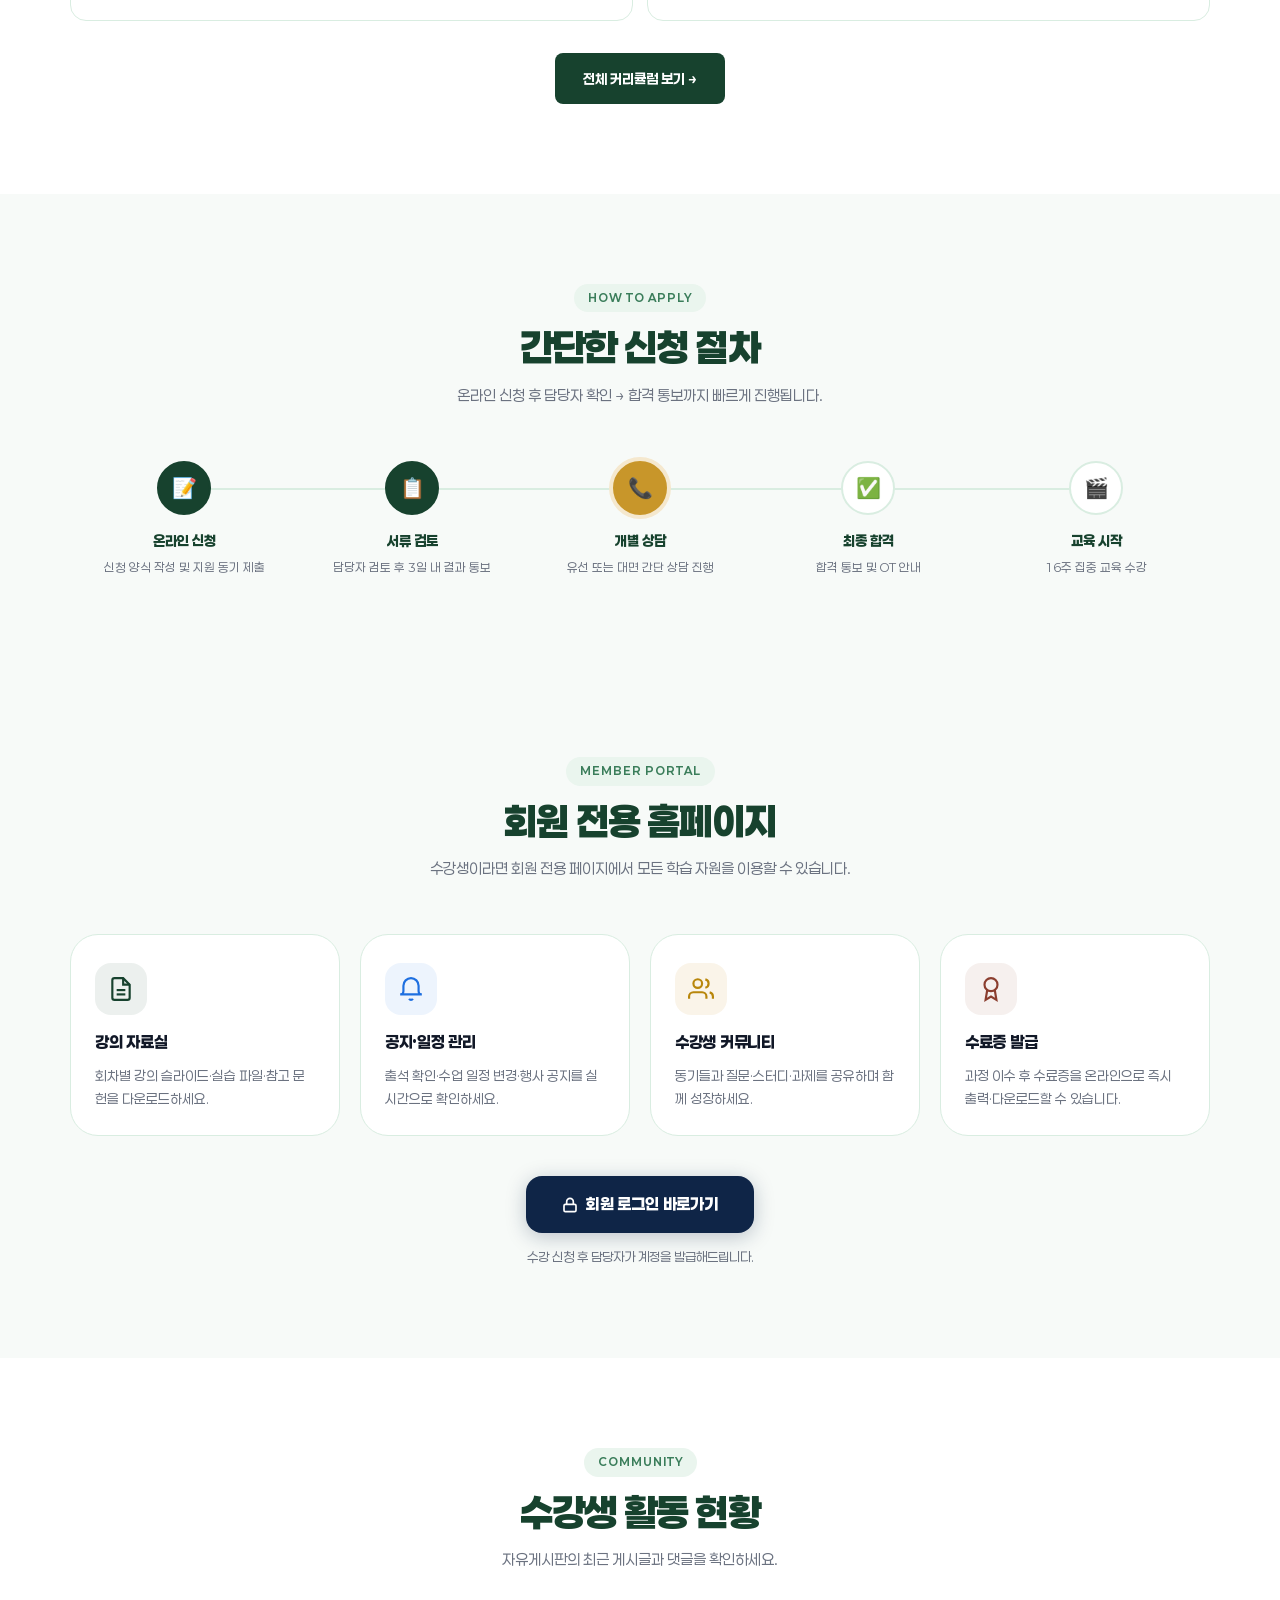
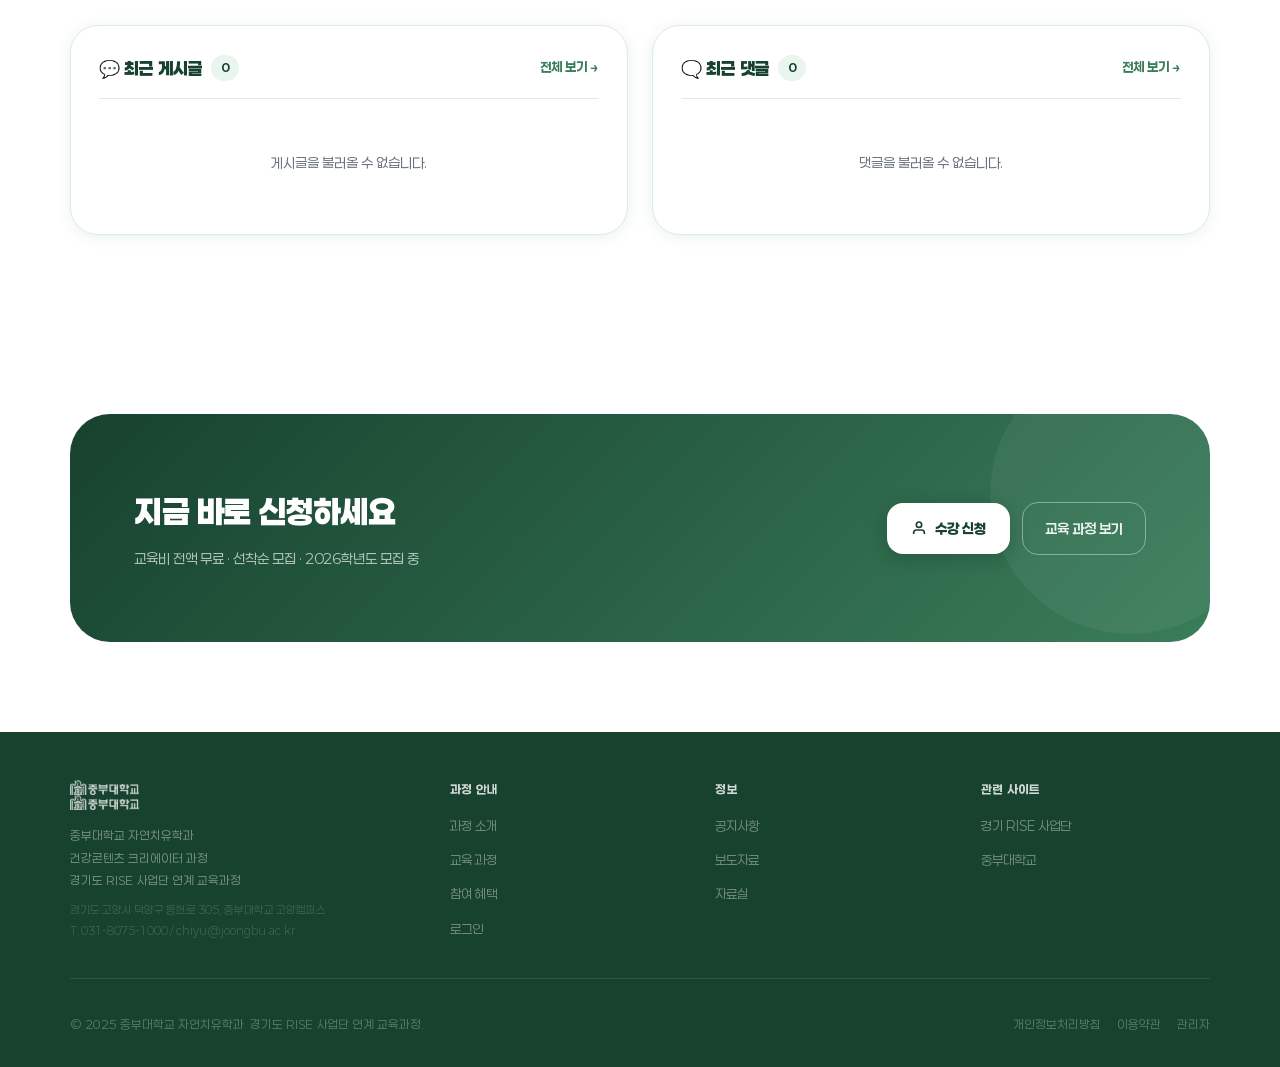
==== commit a1e52cb0: "feat: 쿠팡파트너스 우측 고정 플로팅 버튼 추가" ====
--- a/index.html
+++ b/index.html
@@ -420,6 +420,46 @@
     @media (max-width: 600px) {
       .feature-grid { grid-template-columns: 1fr; }
       .steps-grid { grid-template-columns: 1fr 1fr; }
+    }
+    /* ── 쿠팡파트너스 플로팅 버튼 ── */
+    .coupang-float {
+      position: fixed;
+      right: 20px;
+      bottom: 88px;
+      z-index: 900;
+      display: flex;
+      flex-direction: column;
+      align-items: center;
+      gap: 6px;
+      text-decoration: none;
+    }
+    .coupang-float-btn {
+      width: 56px;
+      height: 56px;
+      border-radius: 50%;
+      background: #E2302D;
+      box-shadow: 0 4px 16px rgba(226,48,45,.4);
+      display: flex;
+      align-items: center;
+      justify-content: center;
+      transition: transform .15s, box-shadow .15s;
+    }
+    .coupang-float-btn svg { width: 28px; height: 28px; }
+    .coupang-float:hover .coupang-float-btn {
+      transform: translateY(-3px);
+      box-shadow: 0 8px 24px rgba(226,48,45,.5);
+    }
+    .coupang-float-label {
+      font-size: 10px;
+      font-weight: 700;
+      color: #E2302D;
+      letter-spacing: .2px;
+      white-space: nowrap;
+    }
+    @media (max-width: 520px) {
+      .coupang-float { right: 14px; bottom: 76px; }
+      .coupang-float-btn { width: 48px; height: 48px; }
+      .coupang-float-btn svg { width: 24px; height: 24px; }
     }
   </style>
 </head>
@@ -1122,5 +1162,18 @@
   })();
 </script>
 <script src="cms.js"></script>
+
+<!-- 쿠팡파트너스 플로팅 버튼 -->
+<a class="coupang-float" href="https://link.coupang.com/a/fna1tQSdpY" target="_blank" rel="noopener sponsored" aria-label="쿠팡파트너스 바로가기">
+  <div class="coupang-float-btn">
+    <!-- 장바구니 아이콘 -->
+    <svg viewBox="0 0 24 24" fill="none" stroke="#fff" stroke-width="2.2" stroke-linecap="round" stroke-linejoin="round">
+      <path d="M6 2 3 6v14a2 2 0 0 0 2 2h14a2 2 0 0 0 2-2V6l-3-4z"/>
+      <line x1="3" y1="6" x2="21" y2="6"/>
+      <path d="M16 10a4 4 0 0 1-8 0"/>
+    </svg>
+  </div>
+  <span class="coupang-float-label">쿠팡</span>
+</a>
 </body>
 </html>
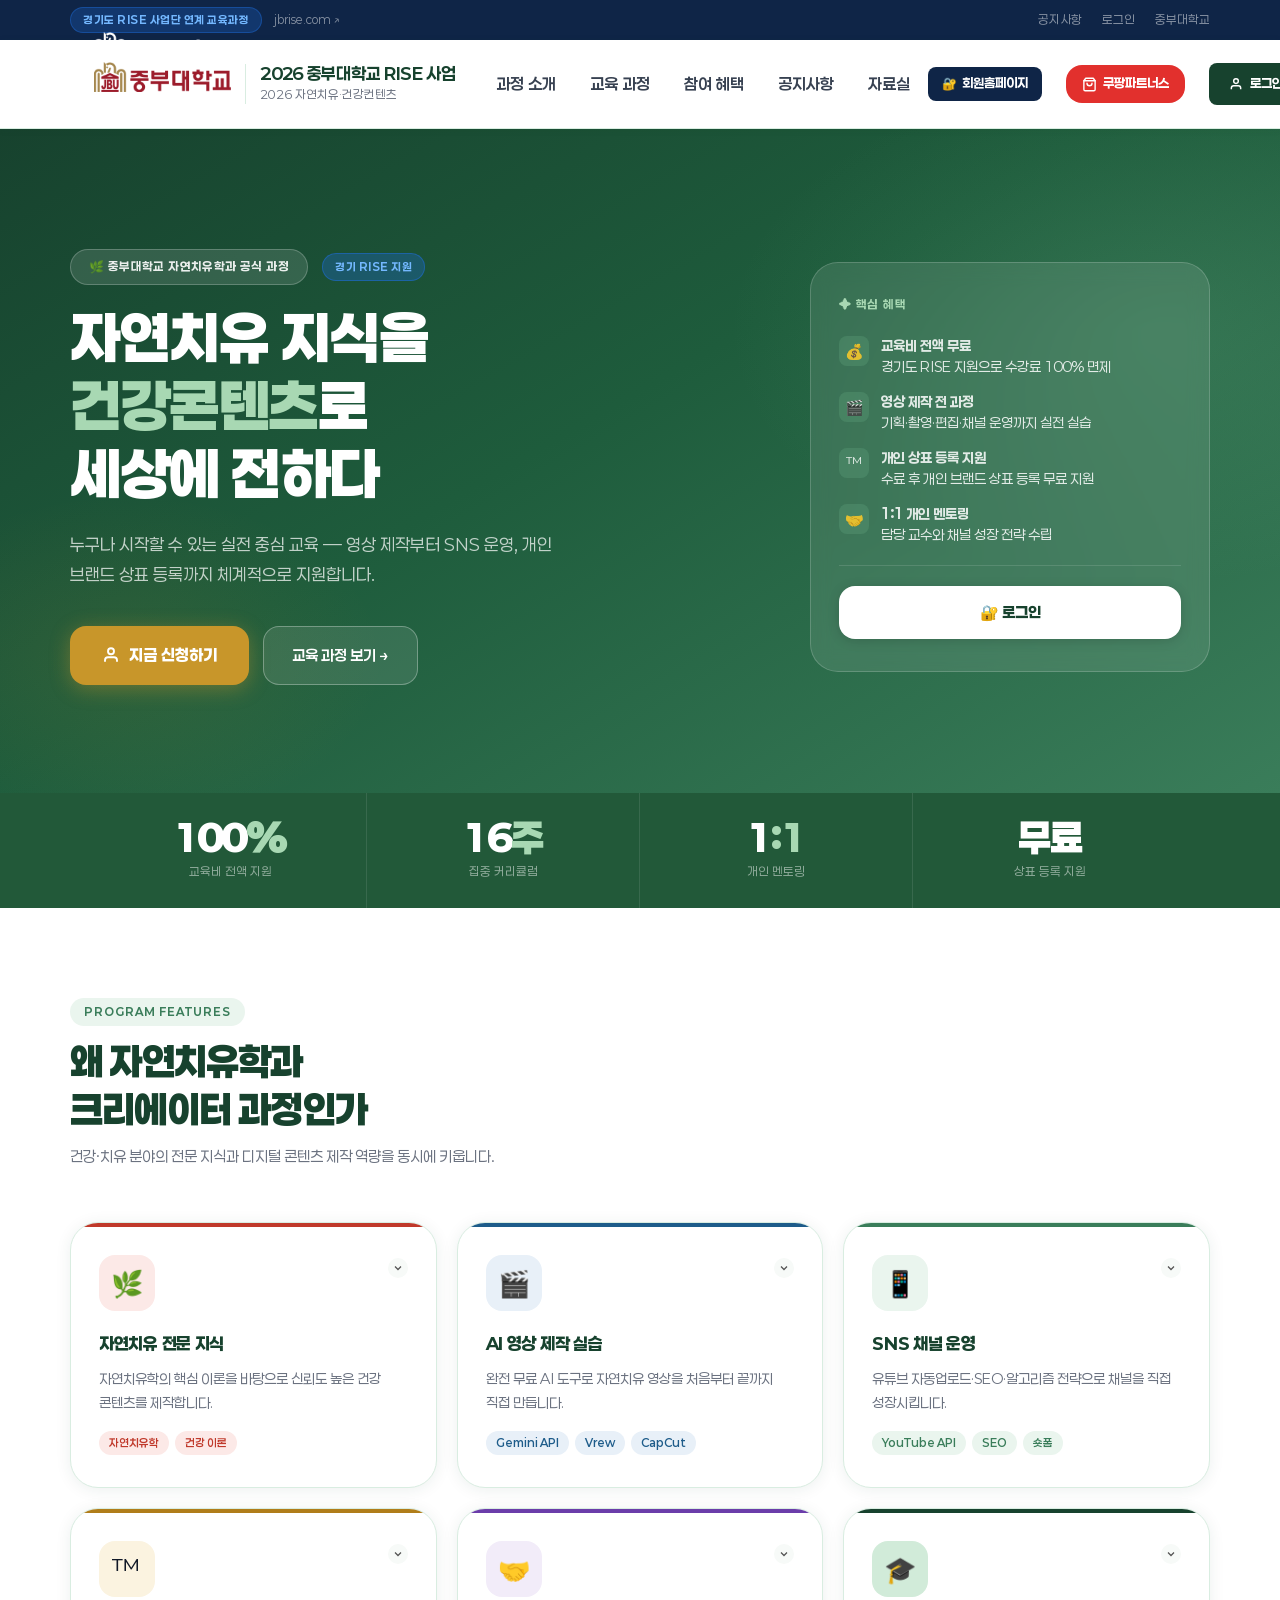
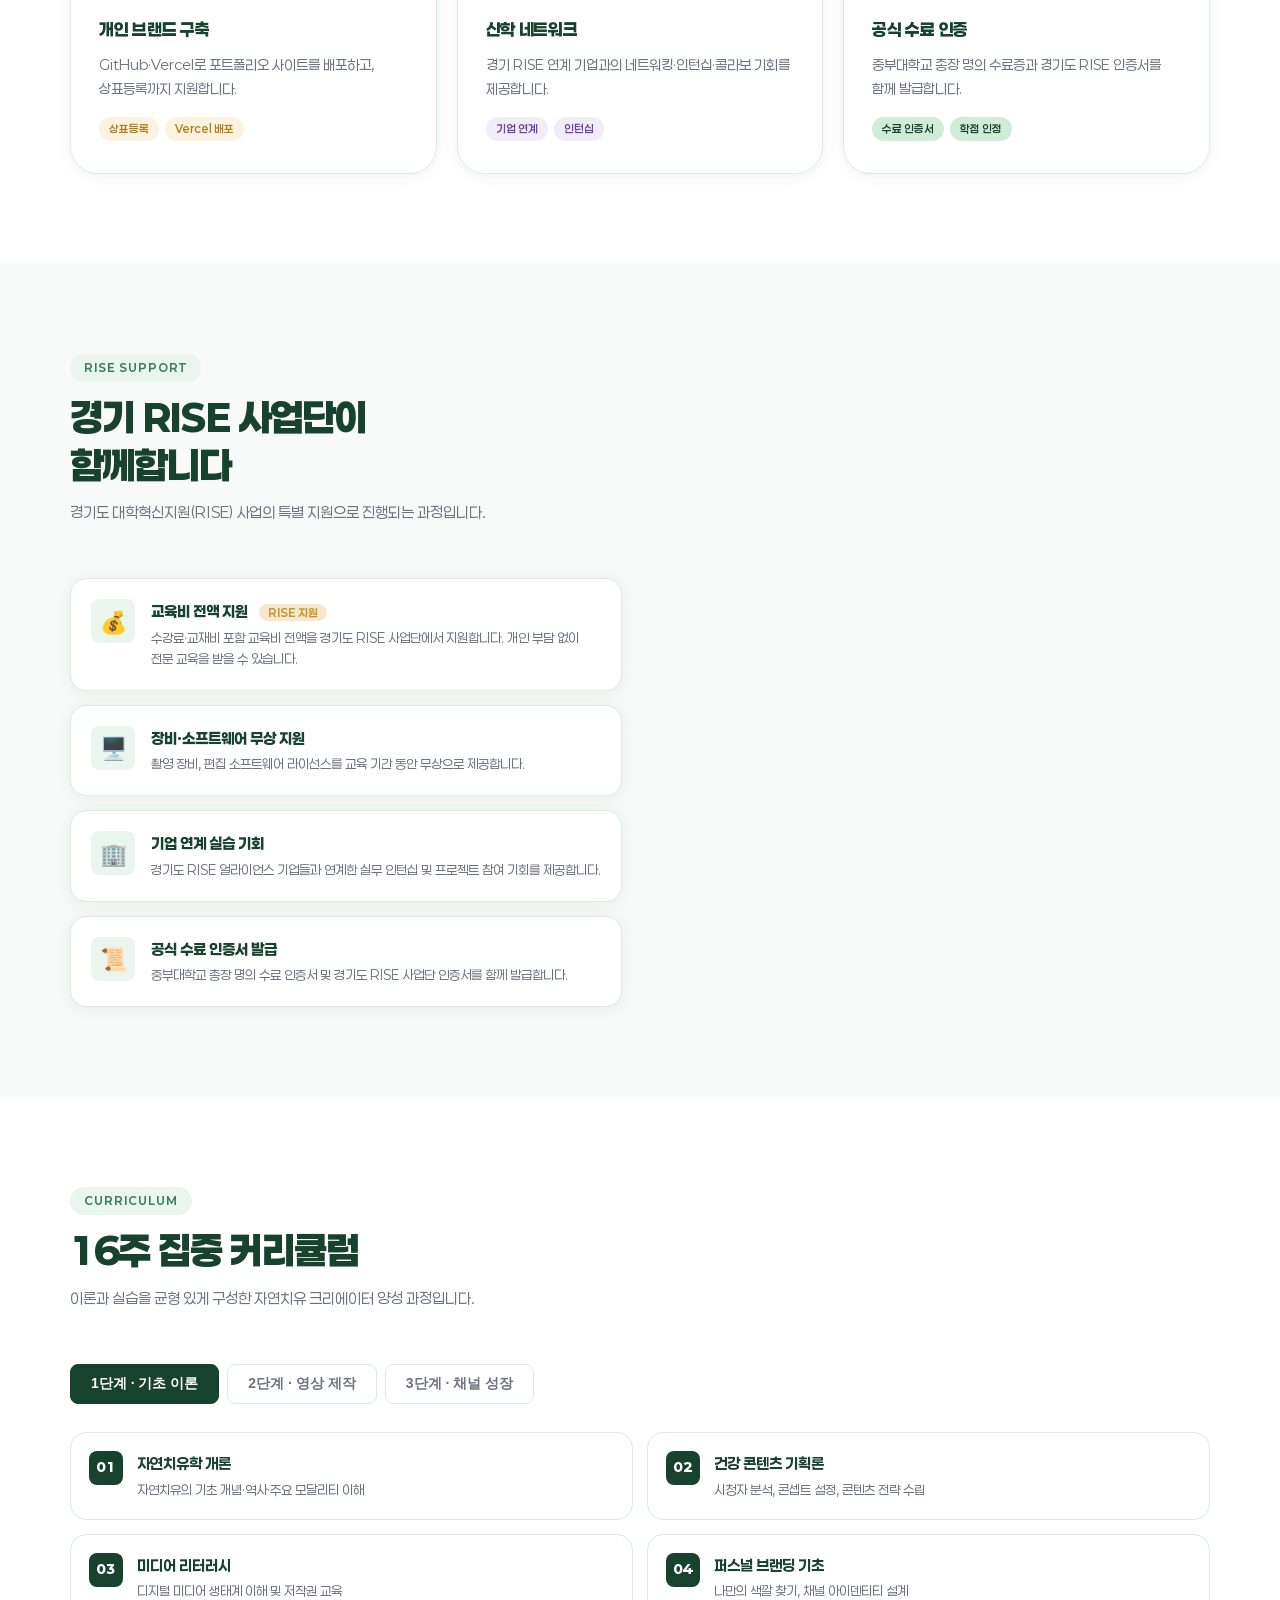
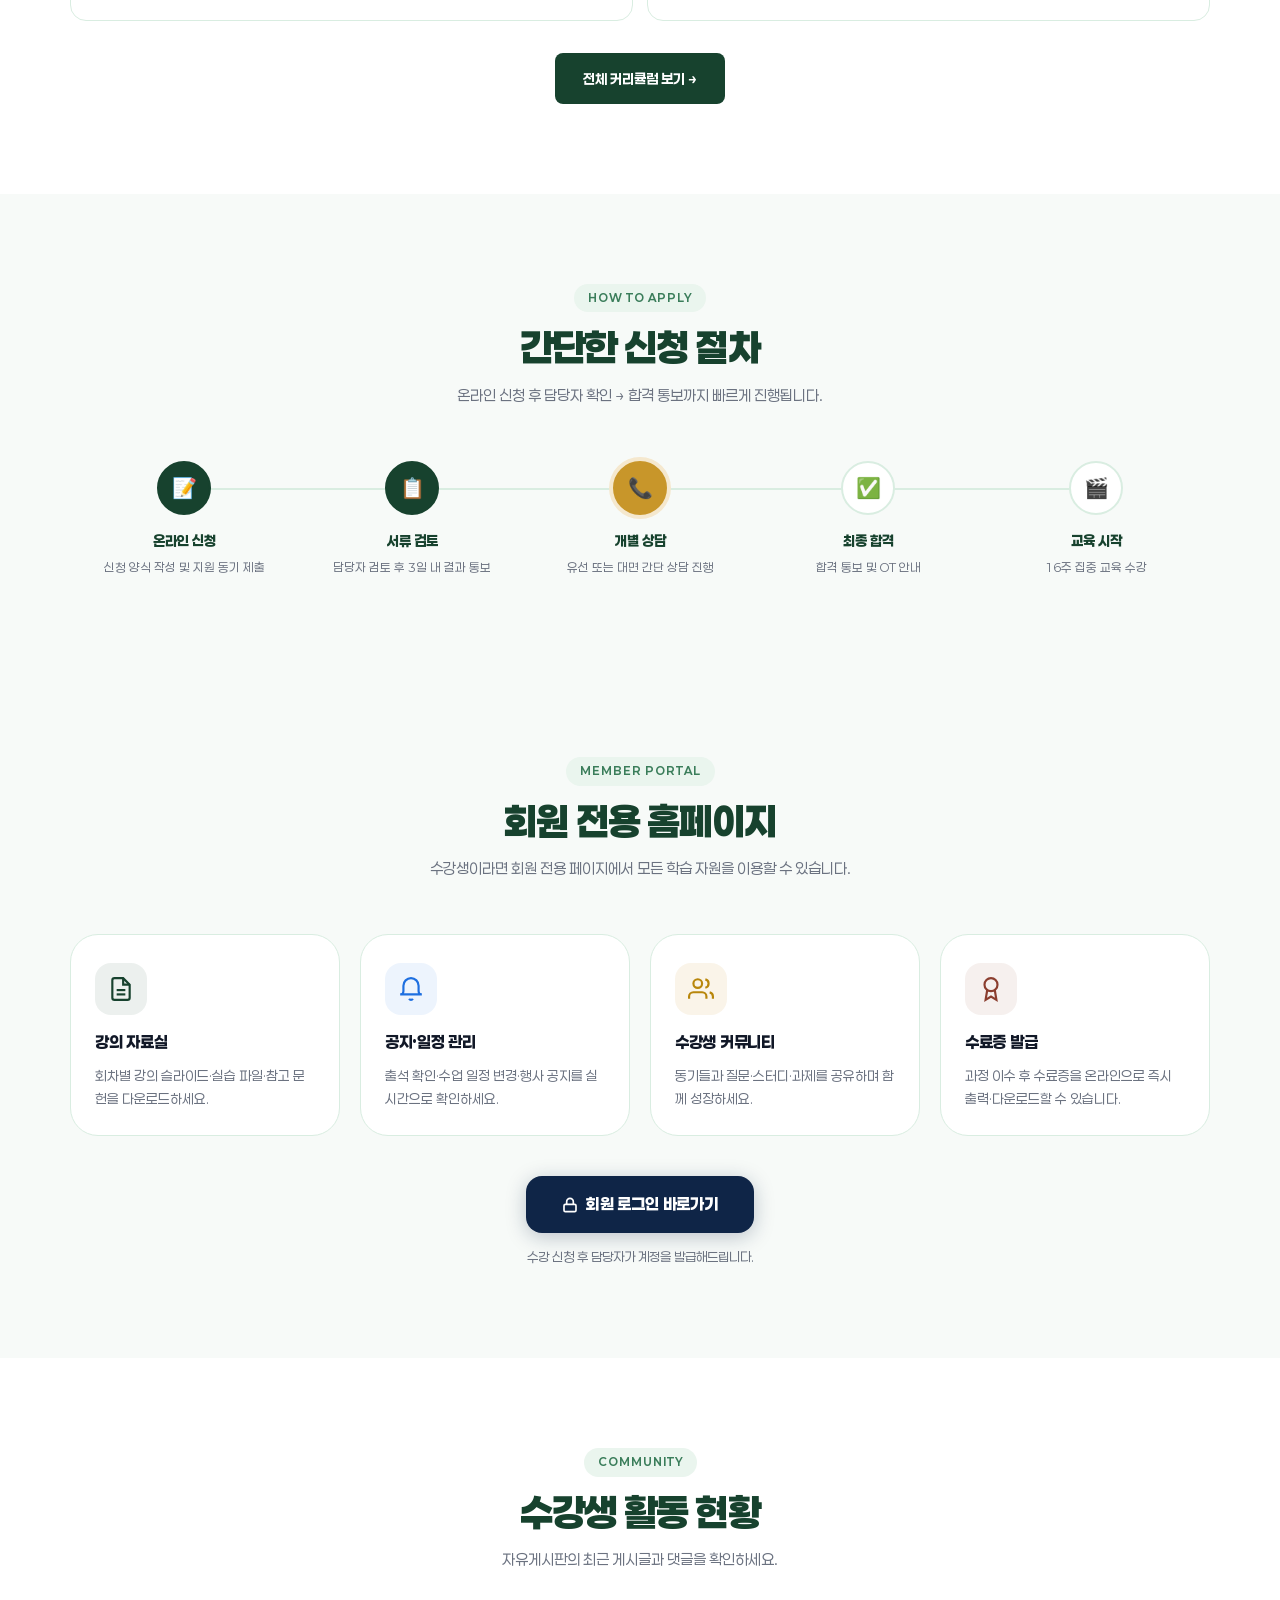
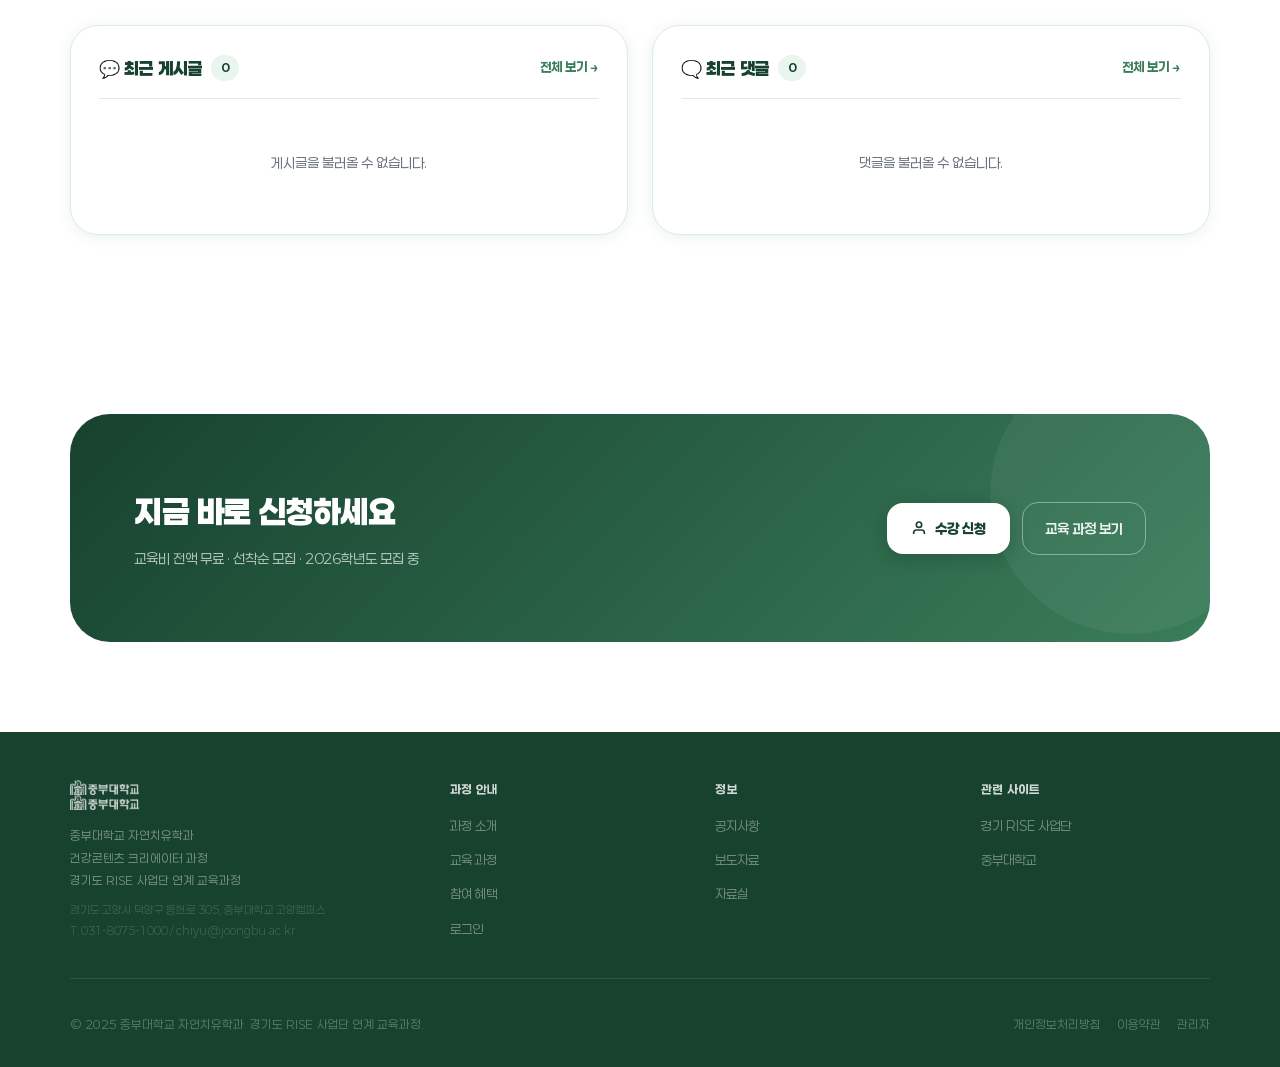
==== commit 054046ab: "feat: 쿠팡파트너스 버튼 하단 플로팅→헤더 로그인 버튼 옆으로 이동" ====
--- a/index.html
+++ b/index.html
@@ -421,46 +421,24 @@
       .feature-grid { grid-template-columns: 1fr; }
       .steps-grid { grid-template-columns: 1fr 1fr; }
     }
-    /* ── 쿠팡파트너스 플로팅 버튼 ── */
-    .coupang-float {
-      position: fixed;
-      right: 20px;
-      bottom: 88px;
-      z-index: 900;
-      display: flex;
-      flex-direction: column;
+    /* ── 쿠팡파트너스 헤더 버튼 ── */
+    .btn-coupang {
+      display: inline-flex;
       align-items: center;
       gap: 6px;
+      background: #E2302D;
+      color: #fff;
+      font-size: 13px;
+      font-weight: 700;
+      padding: 8px 16px;
+      border-radius: var(--r-md);
       text-decoration: none;
-    }
-    .coupang-float-btn {
-      width: 56px;
-      height: 56px;
-      border-radius: 50%;
-      background: #E2302D;
-      box-shadow: 0 4px 16px rgba(226,48,45,.4);
-      display: flex;
-      align-items: center;
-      justify-content: center;
-      transition: transform .15s, box-shadow .15s;
-    }
-    .coupang-float-btn svg { width: 28px; height: 28px; }
-    .coupang-float:hover .coupang-float-btn {
-      transform: translateY(-3px);
-      box-shadow: 0 8px 24px rgba(226,48,45,.5);
-    }
-    .coupang-float-label {
-      font-size: 10px;
-      font-weight: 700;
-      color: #E2302D;
-      letter-spacing: .2px;
       white-space: nowrap;
-    }
-    @media (max-width: 520px) {
-      .coupang-float { right: 14px; bottom: 76px; }
-      .coupang-float-btn { width: 48px; height: 48px; }
-      .coupang-float-btn svg { width: 24px; height: 24px; }
-    }
+      transition: background .15s, transform .15s;
+    }
+    .btn-coupang:hover { background: #c0201e; transform: translateY(-1px); }
+    .btn-coupang svg { width: 15px; height: 15px; flex-shrink: 0; }
+    @media (max-width: 768px) { .btn-coupang { display: none; } }
   </style>
 </head>
 <body>
@@ -499,6 +477,10 @@
       <a href="library.html">자료실</a>
       <a href="member.html" class="nav-member">회원홈페이지</a>
     </nav>
+    <a href="https://link.coupang.com/a/fna1tQSdpY" target="_blank" rel="noopener sponsored" class="btn-coupang">
+      <svg viewBox="0 0 24 24" fill="none" stroke="currentColor" stroke-width="2.2" stroke-linecap="round" stroke-linejoin="round"><path d="M6 2 3 6v14a2 2 0 0 0 2 2h14a2 2 0 0 0 2-2V6l-3-4z"/><line x1="3" y1="6" x2="21" y2="6"/><path d="M16 10a4 4 0 0 1-8 0"/></svg>
+      쿠팡파트너스
+    </a>
     <a href="member.html" class="btn-apply">
       <svg viewBox="0 0 24 24" fill="none" stroke="currentColor" stroke-width="2.5"><path d="M20 21v-2a4 4 0 0 0-4-4H8a4 4 0 0 0-4 4v2"/><circle cx="12" cy="7" r="4"/></svg>
       로그인
@@ -1163,17 +1145,6 @@
 </script>
 <script src="cms.js"></script>
 
-<!-- 쿠팡파트너스 플로팅 버튼 -->
-<a class="coupang-float" href="https://link.coupang.com/a/fna1tQSdpY" target="_blank" rel="noopener sponsored" aria-label="쿠팡파트너스 바로가기">
-  <div class="coupang-float-btn">
-    <!-- 장바구니 아이콘 -->
-    <svg viewBox="0 0 24 24" fill="none" stroke="#fff" stroke-width="2.2" stroke-linecap="round" stroke-linejoin="round">
-      <path d="M6 2 3 6v14a2 2 0 0 0 2 2h14a2 2 0 0 0 2-2V6l-3-4z"/>
-      <line x1="3" y1="6" x2="21" y2="6"/>
-      <path d="M16 10a4 4 0 0 1-8 0"/>
-    </svg>
-  </div>
-  <span class="coupang-float-label">쿠팡</span>
-</a>
+
 </body>
 </html>
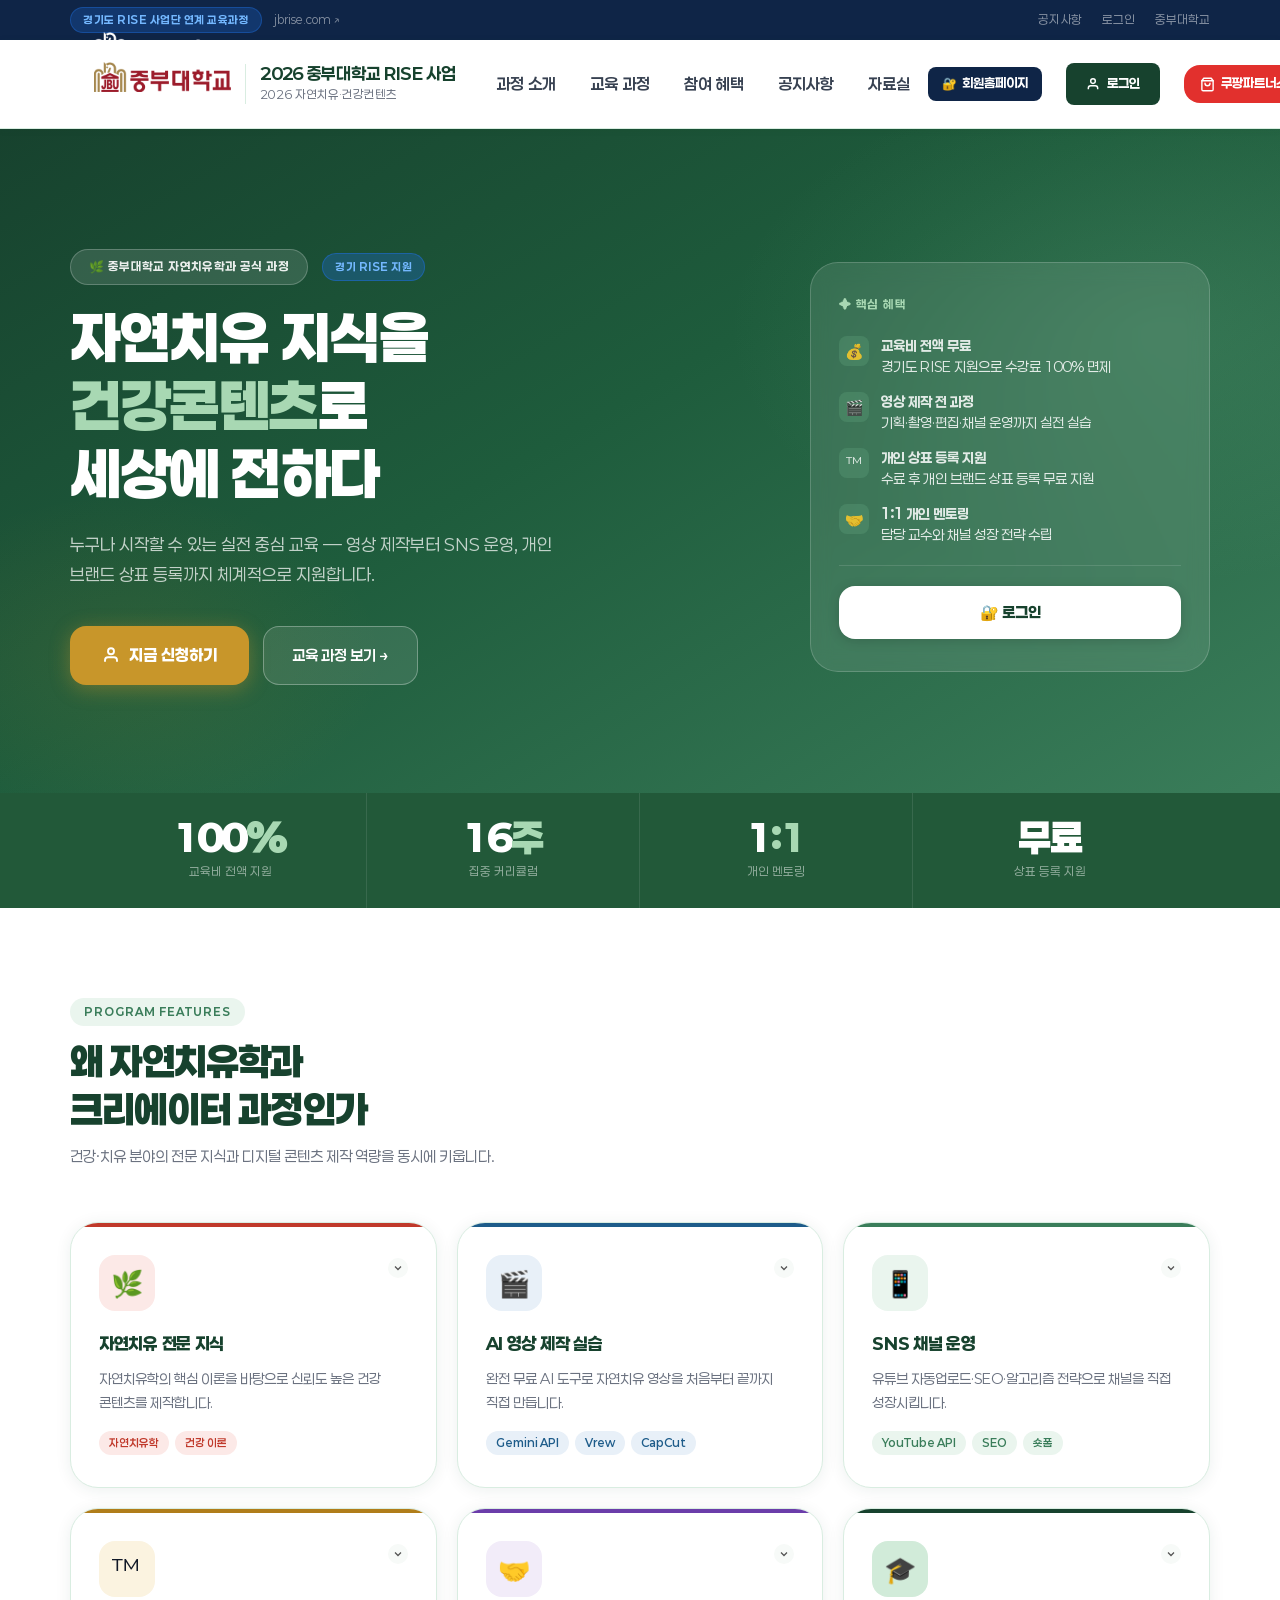
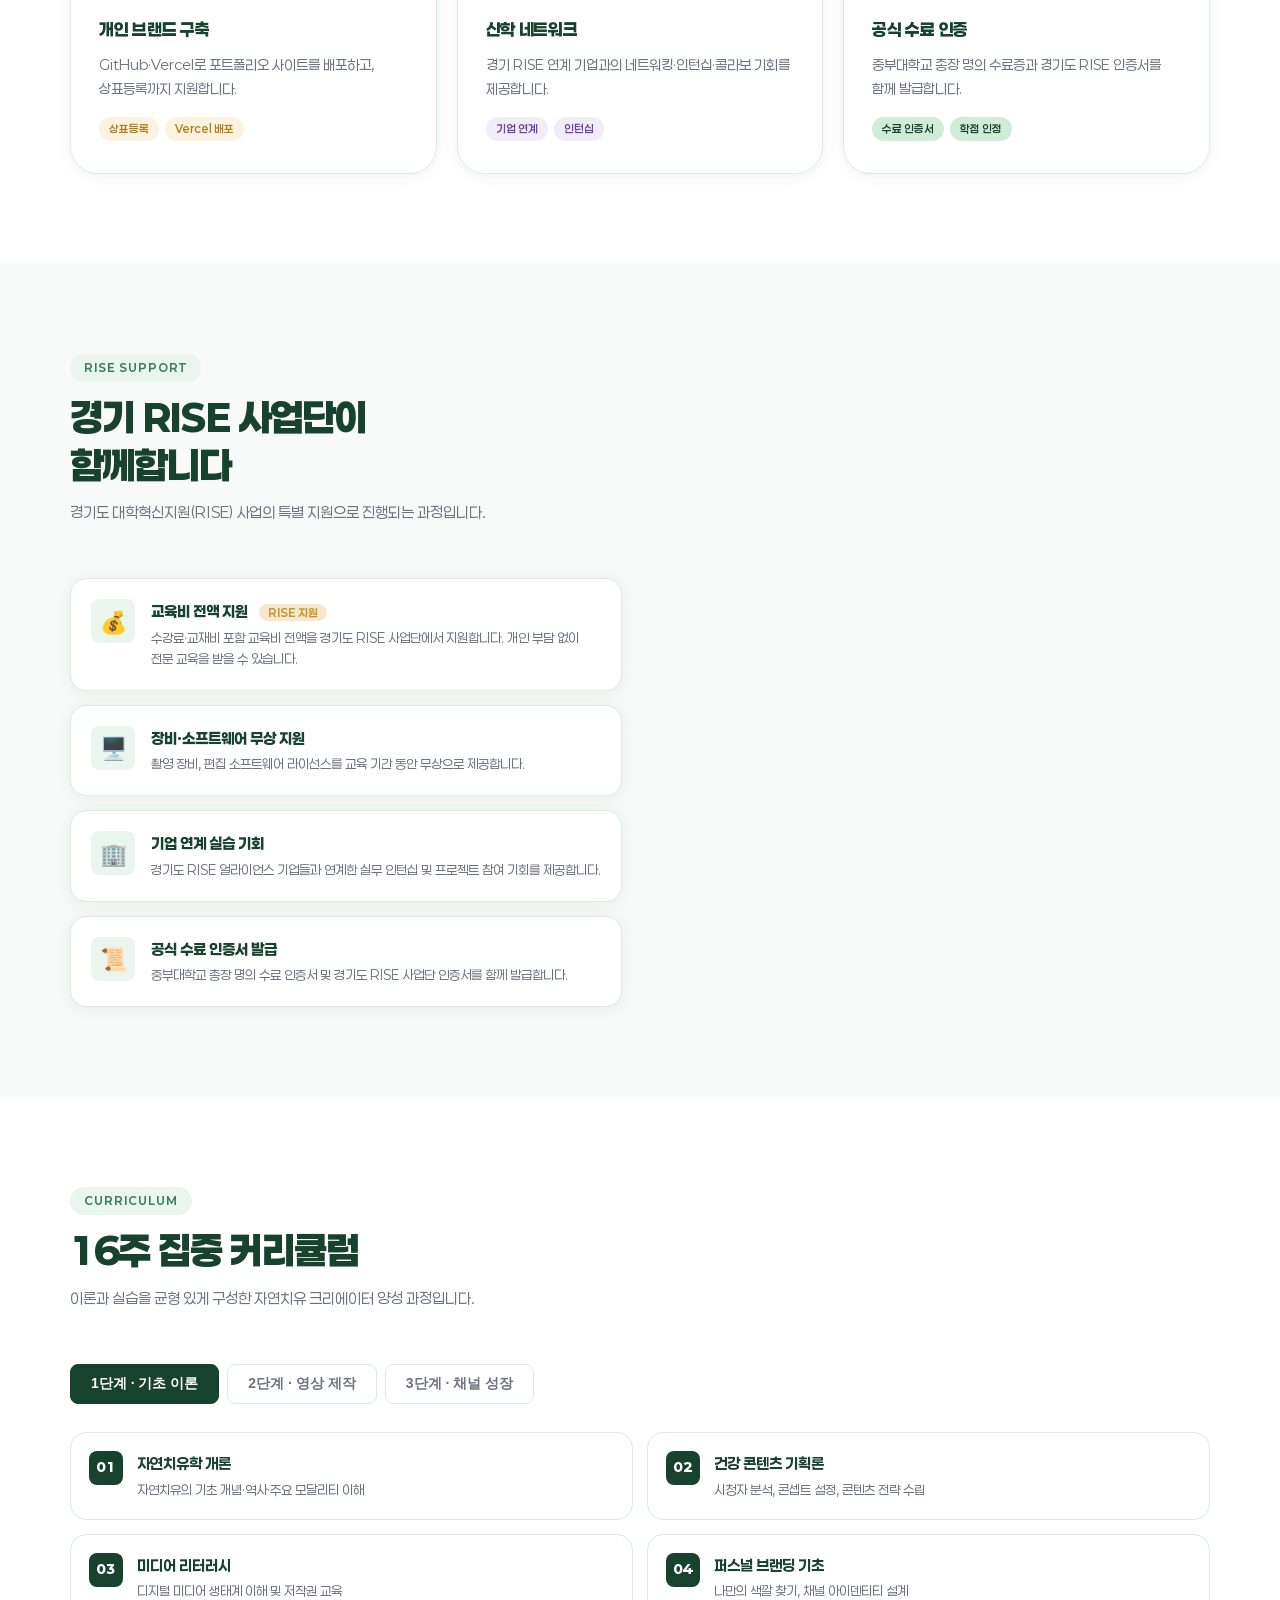
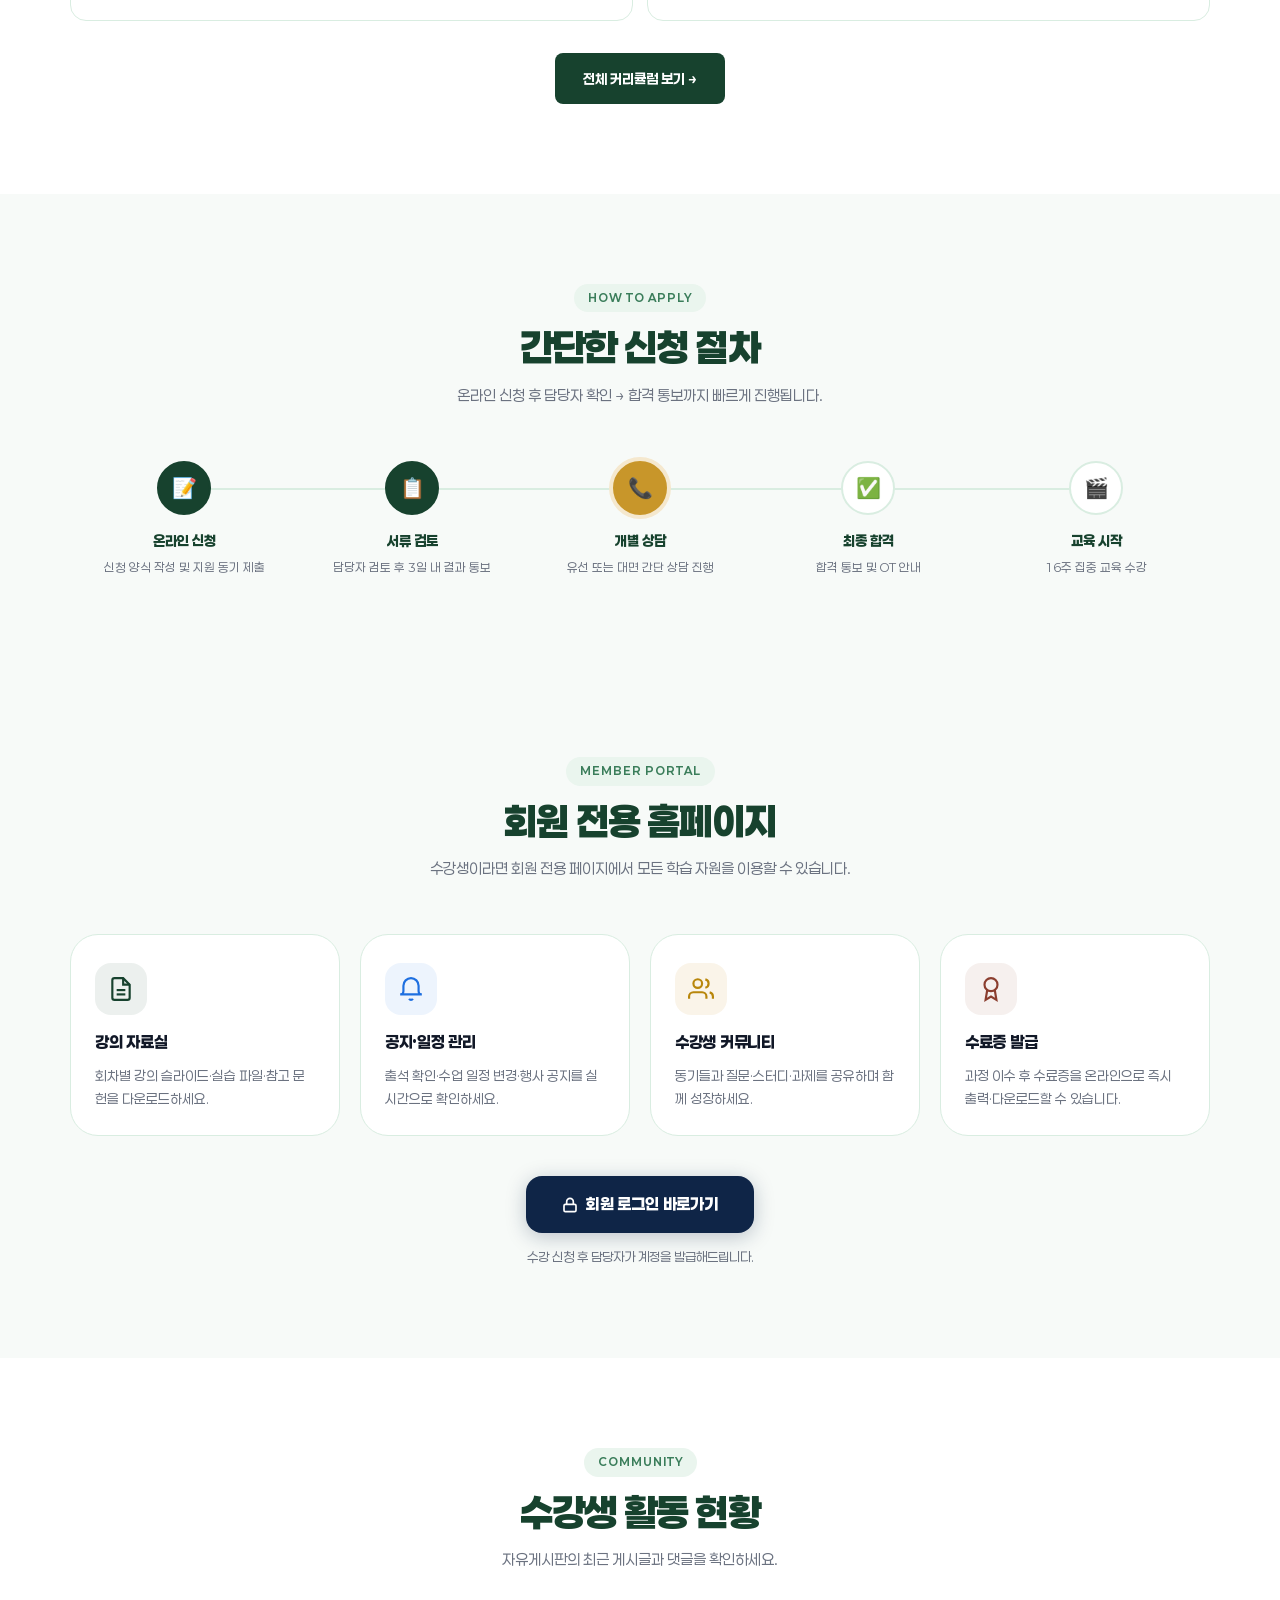
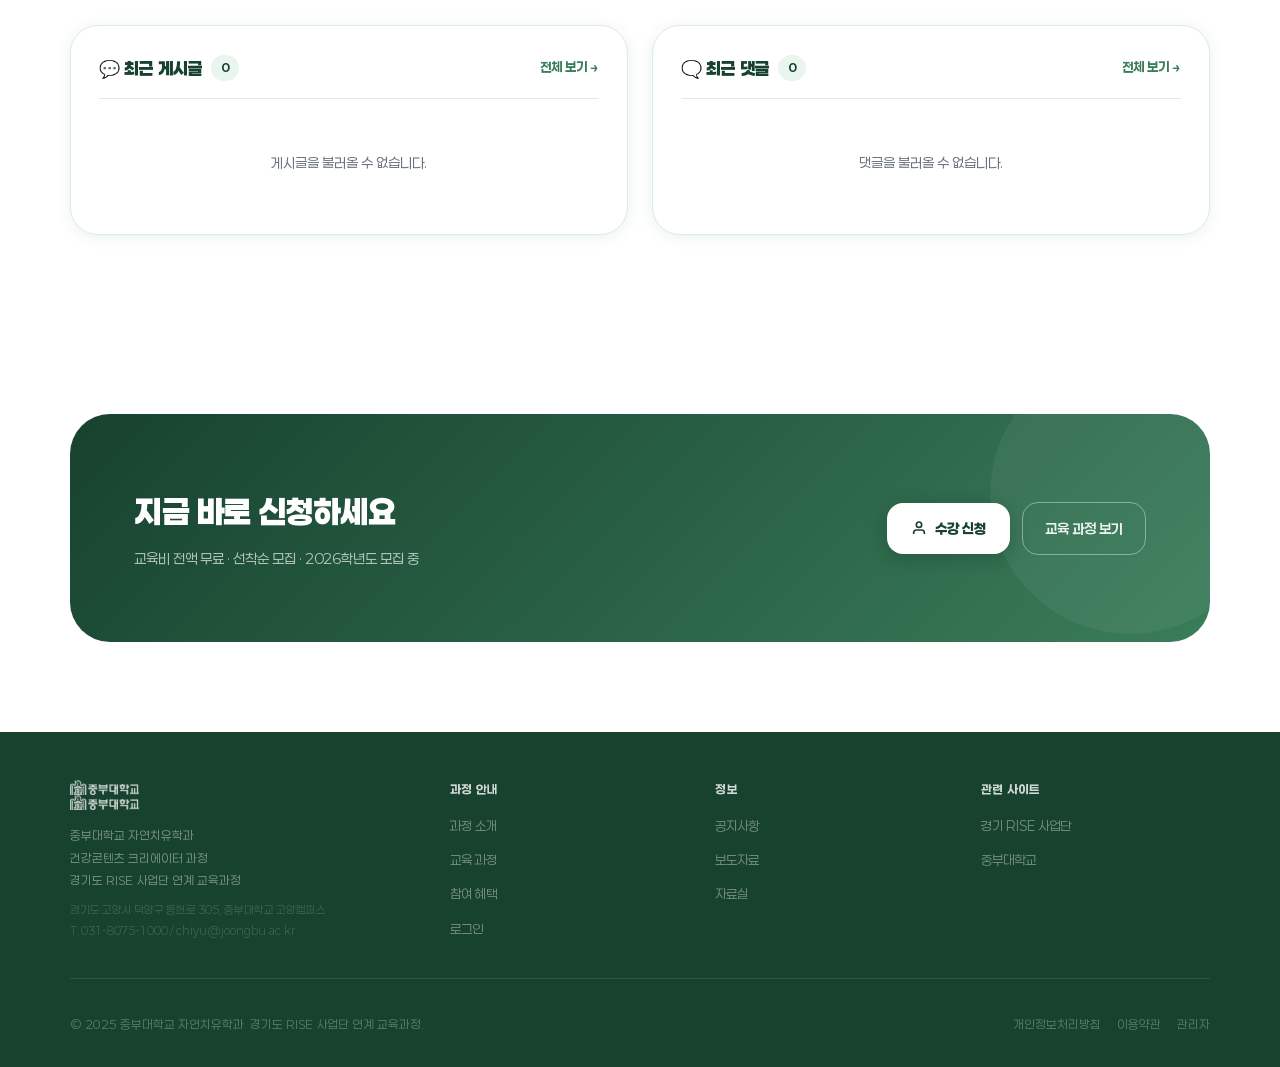
==== commit e8e1281a: "fix: 쿠팡파트너스 버튼 로그인 오른쪽으로 이동" ====
--- a/index.html
+++ b/index.html
@@ -477,13 +477,13 @@
       <a href="library.html">자료실</a>
       <a href="member.html" class="nav-member">회원홈페이지</a>
     </nav>
+    <a href="member.html" class="btn-apply">
+      <svg viewBox="0 0 24 24" fill="none" stroke="currentColor" stroke-width="2.5"><path d="M20 21v-2a4 4 0 0 0-4-4H8a4 4 0 0 0-4 4v2"/><circle cx="12" cy="7" r="4"/></svg>
+      로그인
+    </a>
     <a href="https://link.coupang.com/a/fna1tQSdpY" target="_blank" rel="noopener sponsored" class="btn-coupang">
       <svg viewBox="0 0 24 24" fill="none" stroke="currentColor" stroke-width="2.2" stroke-linecap="round" stroke-linejoin="round"><path d="M6 2 3 6v14a2 2 0 0 0 2 2h14a2 2 0 0 0 2-2V6l-3-4z"/><line x1="3" y1="6" x2="21" y2="6"/><path d="M16 10a4 4 0 0 1-8 0"/></svg>
       쿠팡파트너스
-    </a>
-    <a href="member.html" class="btn-apply">
-      <svg viewBox="0 0 24 24" fill="none" stroke="currentColor" stroke-width="2.5"><path d="M20 21v-2a4 4 0 0 0-4-4H8a4 4 0 0 0-4 4v2"/><circle cx="12" cy="7" r="4"/></svg>
-      로그인
     </a>
     <button class="nav-toggle" id="nav-toggle" aria-label="메뉴 열기">
       <span></span><span></span><span></span>
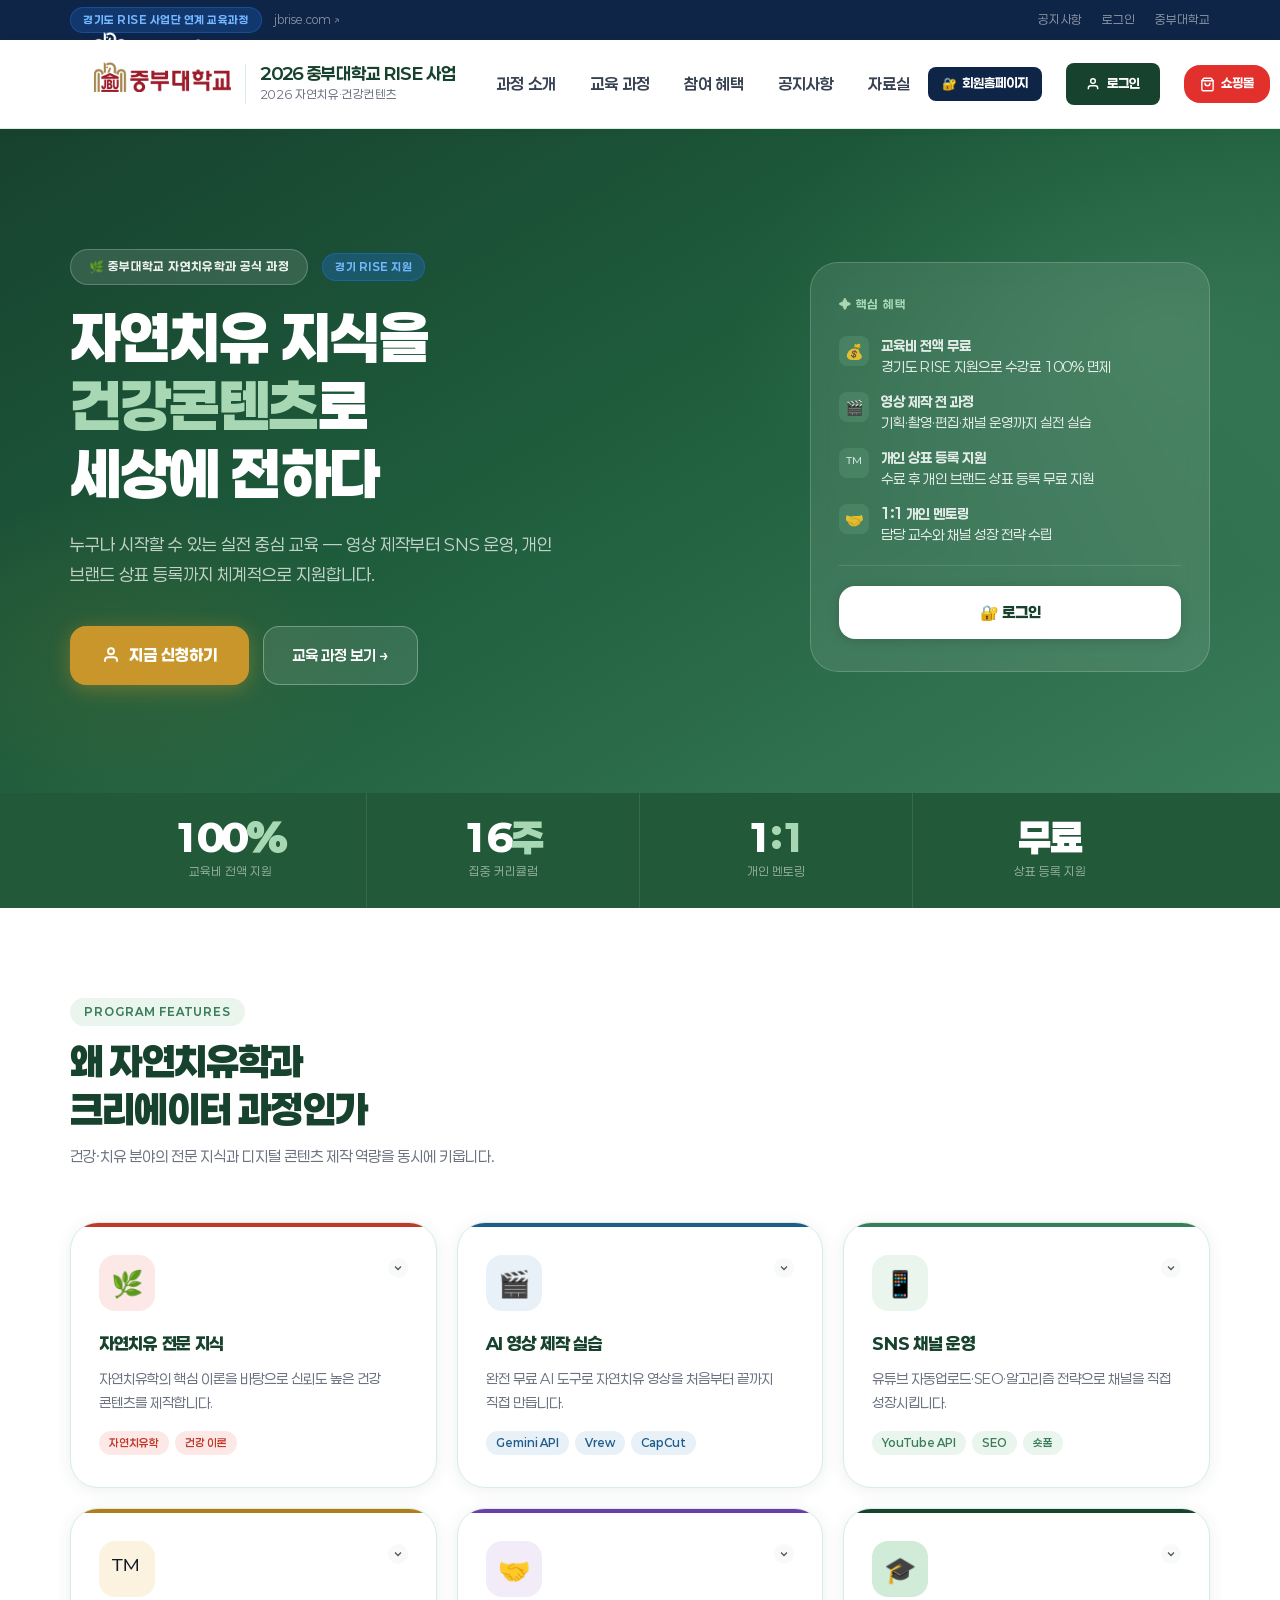
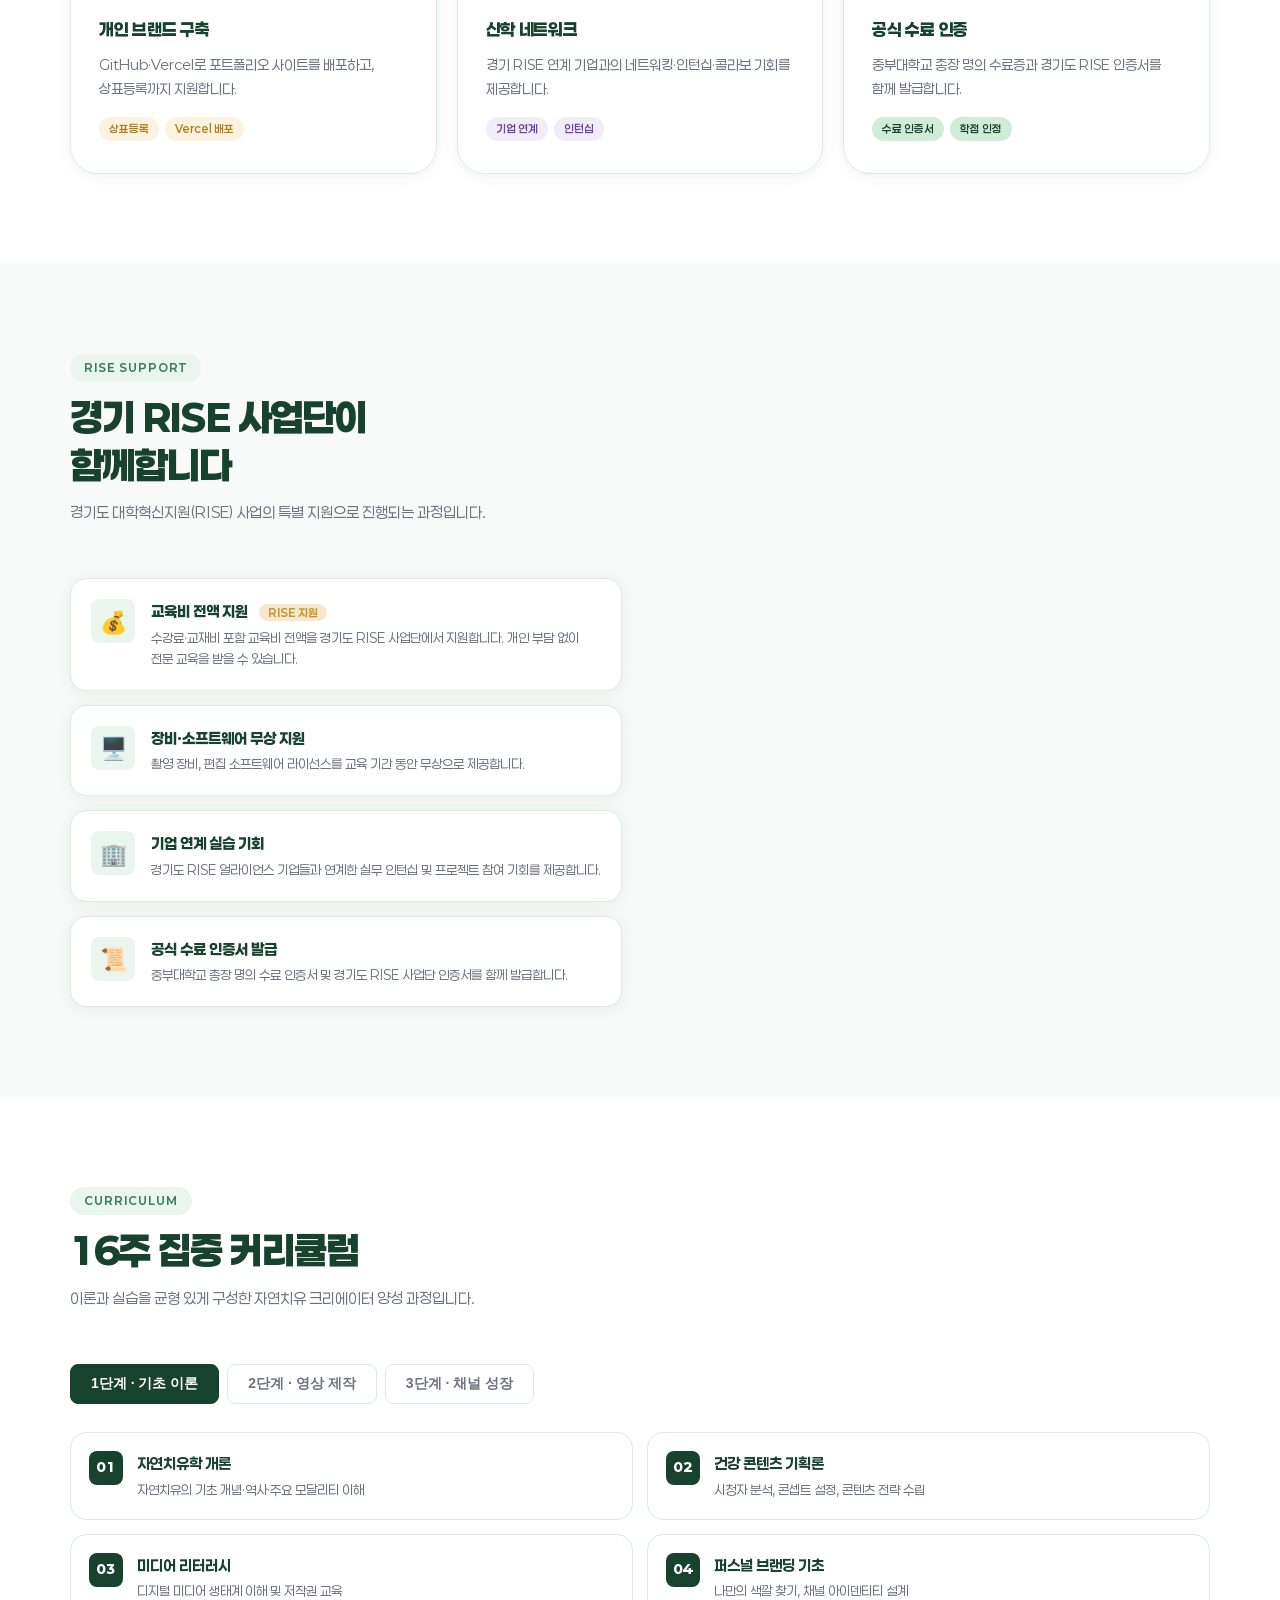
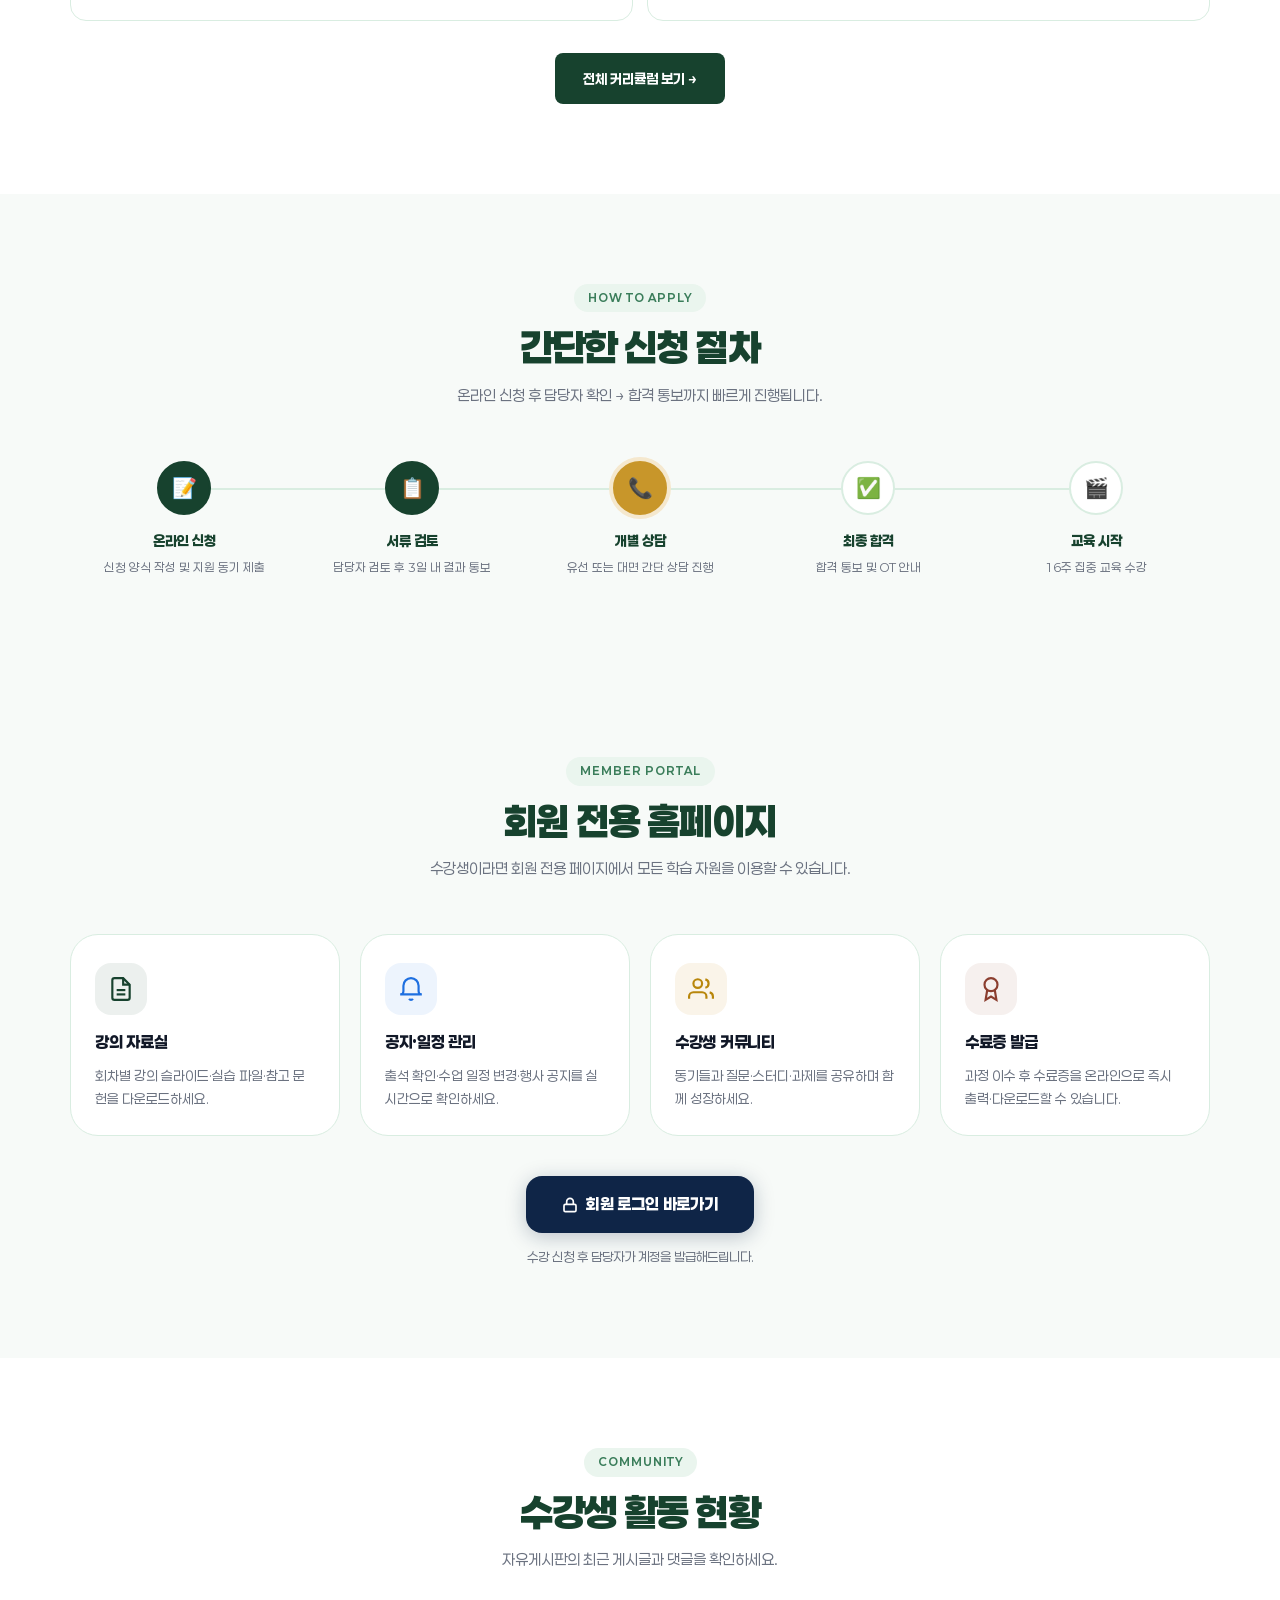
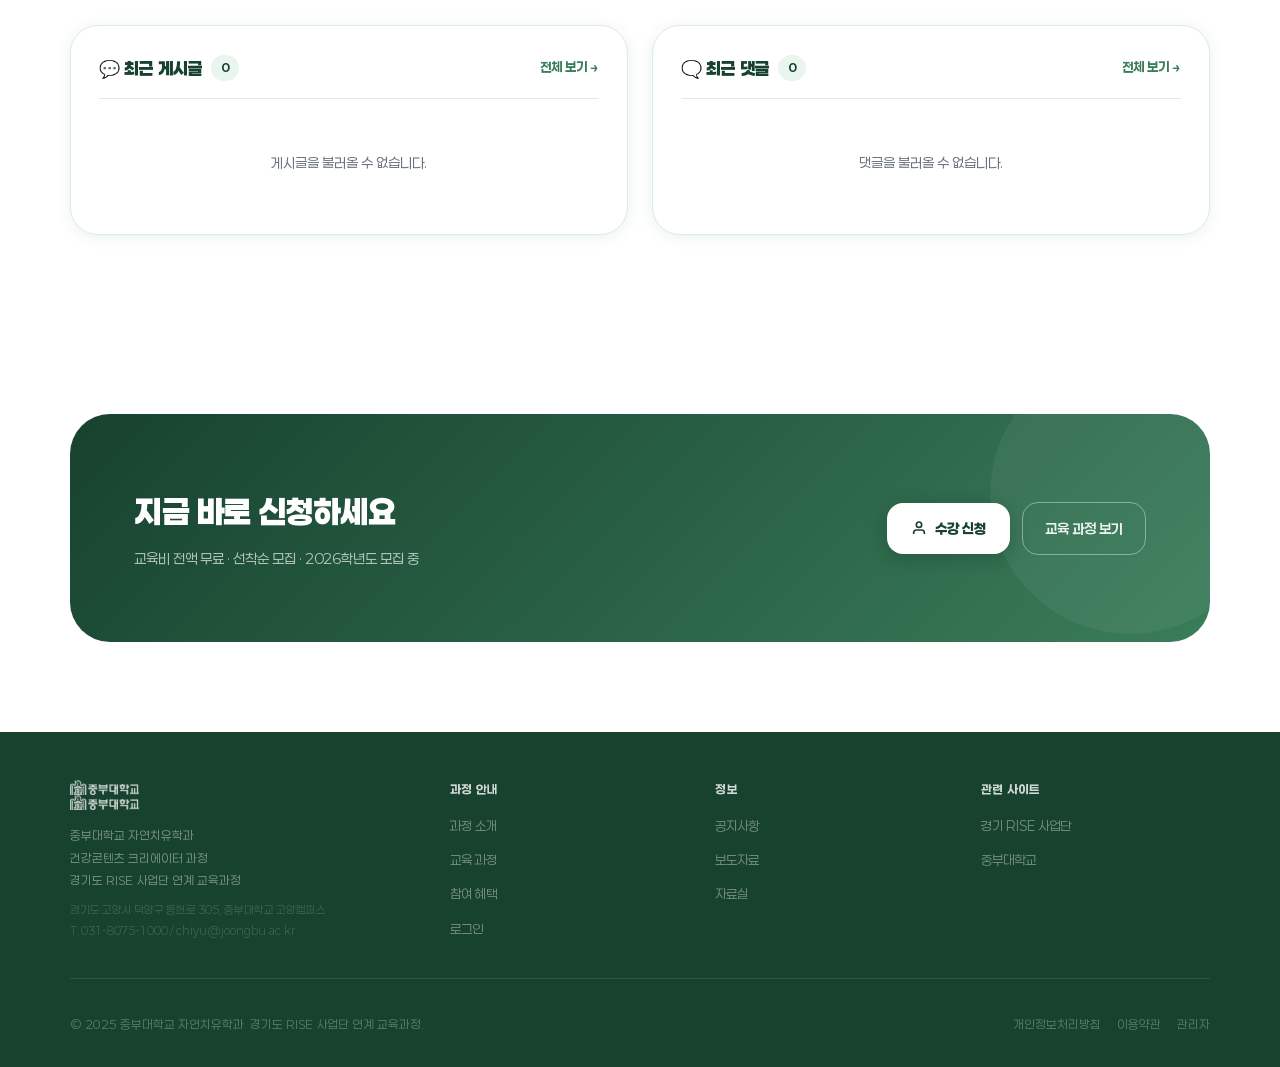
==== commit 6e483c9f: "fix: 쿠팡파트너스 버튼 텍스트 쇼핑몰로 변경" ====
--- a/index.html
+++ b/index.html
@@ -483,7 +483,7 @@
     </a>
     <a href="https://link.coupang.com/a/fna1tQSdpY" target="_blank" rel="noopener sponsored" class="btn-coupang">
       <svg viewBox="0 0 24 24" fill="none" stroke="currentColor" stroke-width="2.2" stroke-linecap="round" stroke-linejoin="round"><path d="M6 2 3 6v14a2 2 0 0 0 2 2h14a2 2 0 0 0 2-2V6l-3-4z"/><line x1="3" y1="6" x2="21" y2="6"/><path d="M16 10a4 4 0 0 1-8 0"/></svg>
-      쿠팡파트너스
+      쇼핑몰
     </a>
     <button class="nav-toggle" id="nav-toggle" aria-label="메뉴 열기">
       <span></span><span></span><span></span>
